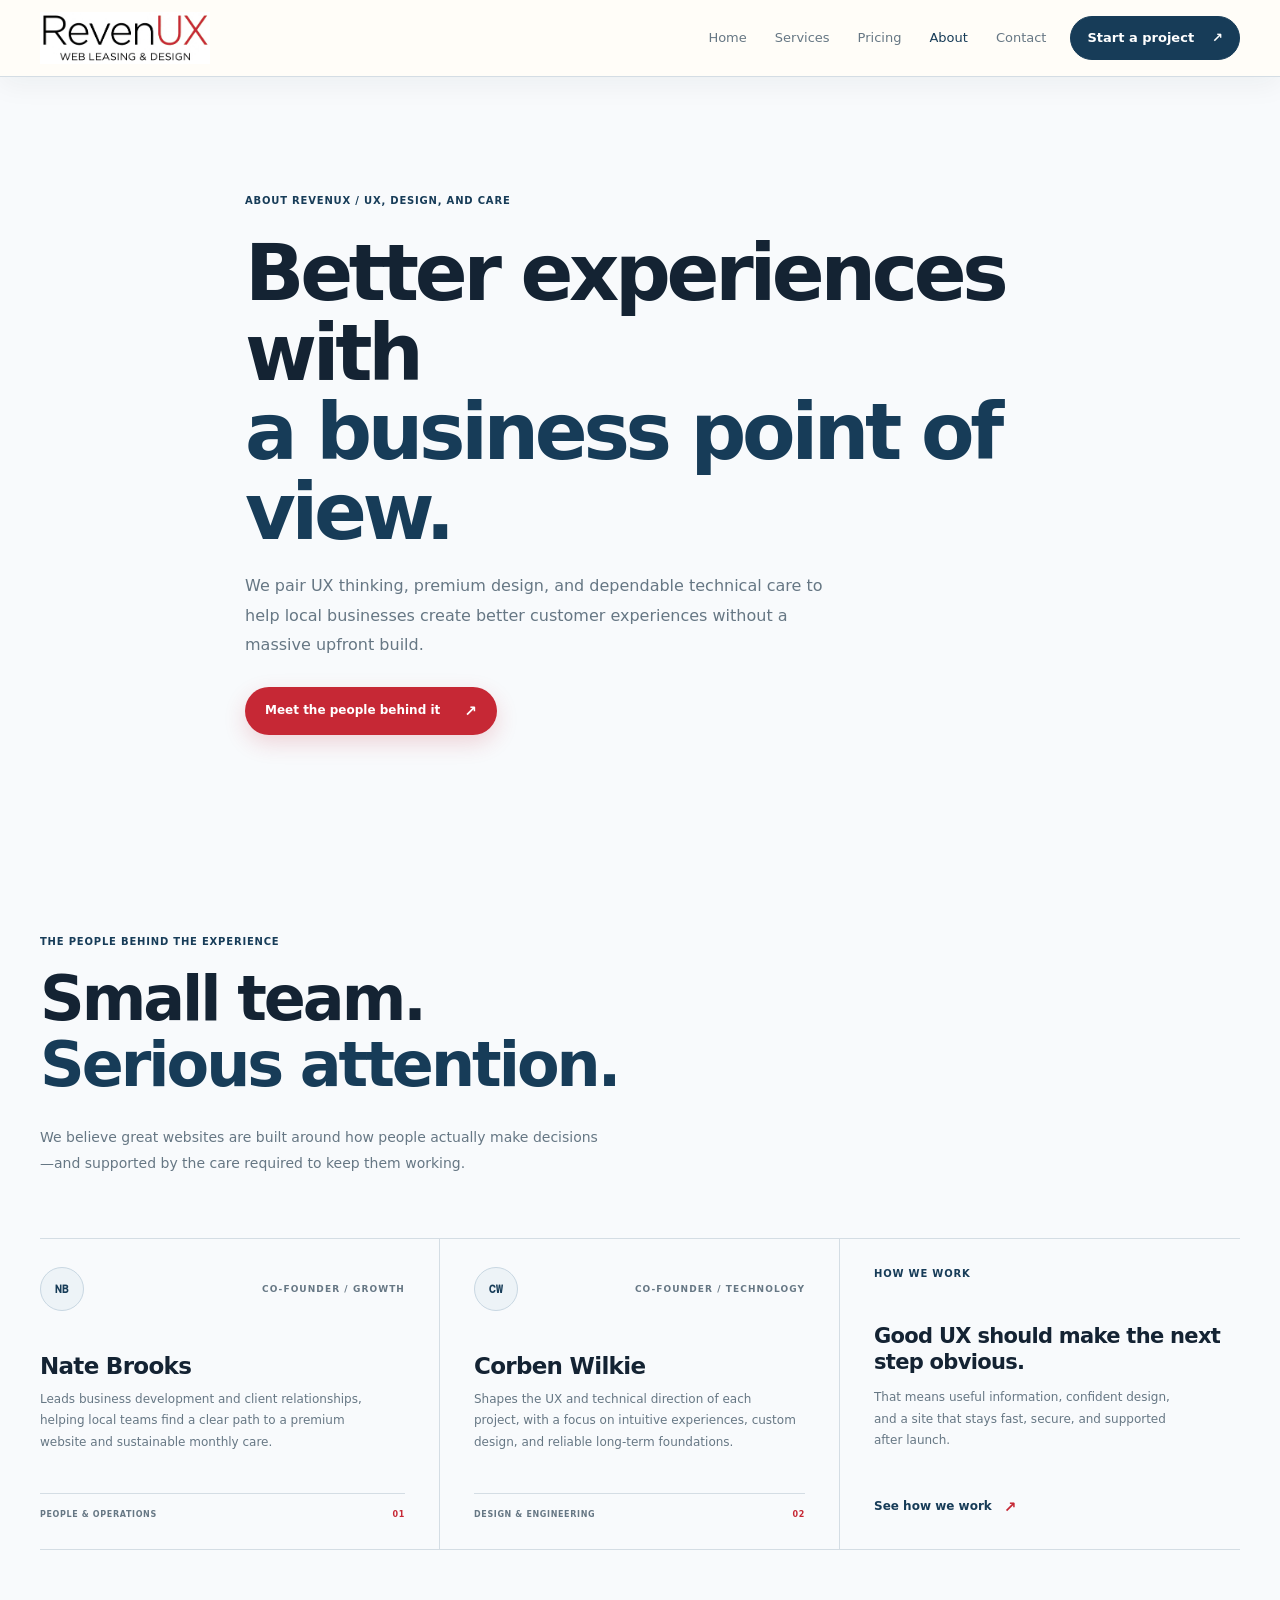
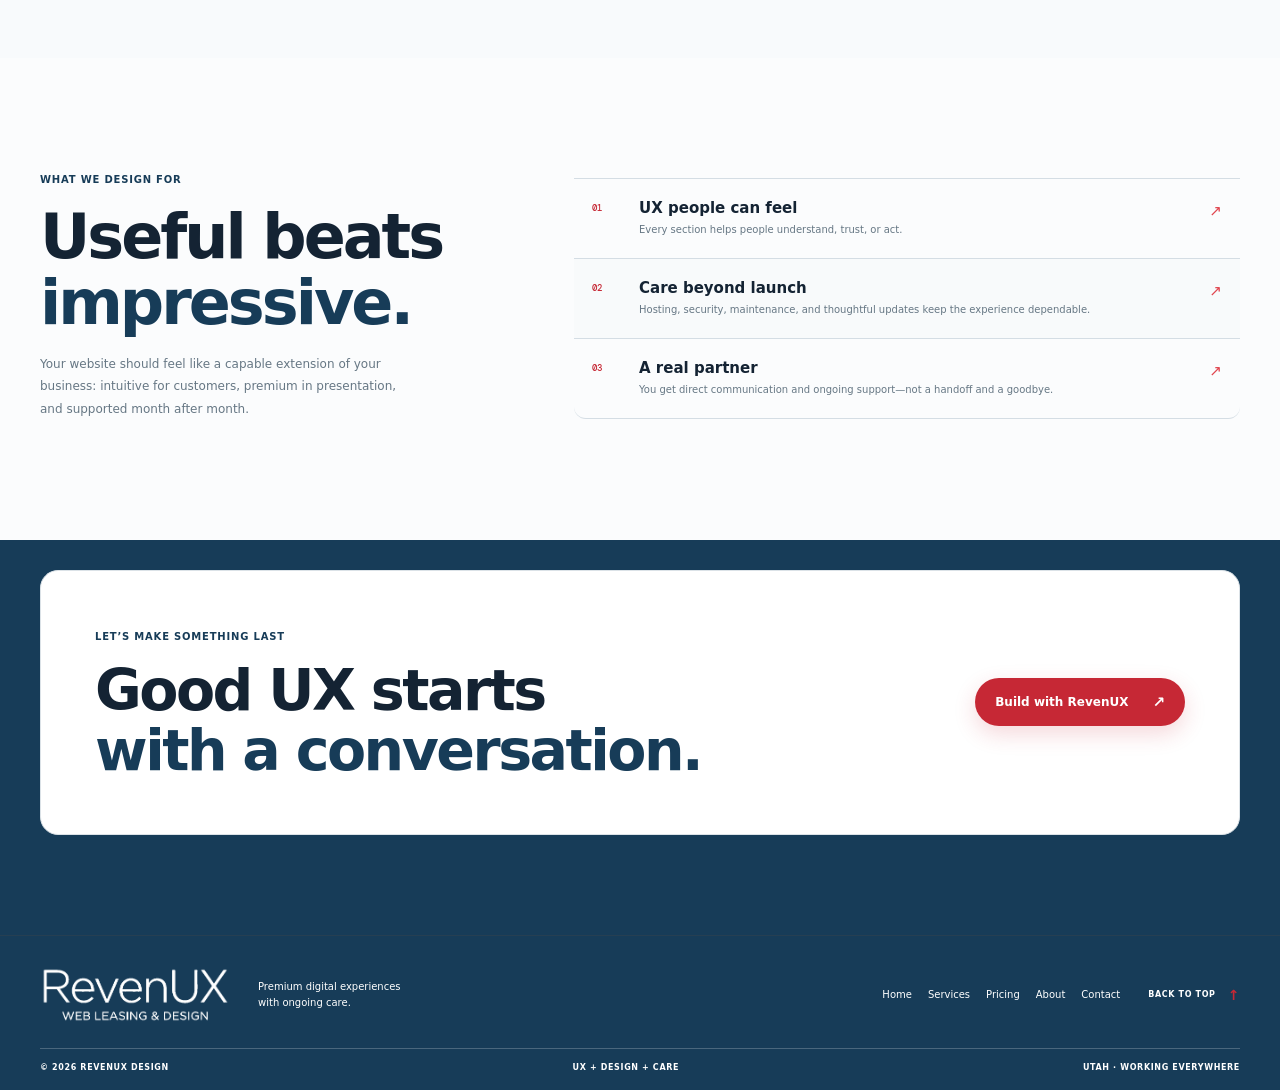
==== about.html @ f65a17f2 "Add blue homepage CTA hover state" ====
<!doctype html>
<html lang="en"><head><meta charset="utf-8"><meta name="viewport" content="width=device-width, initial-scale=1"><meta name="theme-color" content="#ffffff"><meta name="description" content="Meet the RevenUX team behind custom UX-led websites and affordable monthly website care."><title>About — UX, design, and ongoing care | RevenUX</title><link rel="icon" href="assets/revenux-monogram-gray.png?v=2" type="image/png" sizes="512x512"><link rel="apple-touch-icon" href="assets/revenux-monogram-gray.png?v=2"><link rel="preconnect" href="https://fonts.googleapis.com"><link rel="preconnect" href="https://fonts.gstatic.com" crossorigin><link href="https://fonts.googleapis.com/css2?family=DM+Mono:wght@400;500&family=DM+Sans:wght@400;500;600;700&family=Manrope:wght@400;500;600;700;800&display=swap" rel="stylesheet"><link rel="stylesheet" href="styles.css?v=hover-blue-1"><script src="script.js" defer></script></head>
<body data-page="about"><a class="skip-link" href="#main">Skip to content</a><header class="site-header" id="top"><div class="shell header-inner"><a class="brand brand-wordmark" href="index.html" aria-label="RevenUX home"><img class="brand-logo" src="assets/revenux-wordmark-red.png" alt="RevenUX Web Leasing &amp; Design"></a><button class="menu-toggle" type="button" aria-expanded="false" aria-controls="primary-nav" aria-label="Open menu"><span></span><span></span></button><nav class="primary-nav" id="primary-nav" aria-label="Main navigation"><a data-nav="home" href="index.html">Home</a><a data-nav="services" href="services.html">Services</a><a data-nav="pricing" href="pricing.html">Pricing</a><a data-nav="about" href="about.html">About</a><a data-nav="contact" href="contact.html">Contact</a><a class="nav-cta" href="contact.html">Start a project <span>↗</span></a></nav></div></header>
<main id="main"><section class="page-hero section-pad about-hero"><div class="shell page-hero-inner reveal"><span class="eyebrow">ABOUT REVENUX / UX, DESIGN, AND CARE</span><h1>Better experiences with<br><em>a business point of view.</em></h1><p>We pair UX thinking, premium design, and dependable technical care to help local businesses create better customer experiences without a massive upfront build.</p><div class="hero-actions"><a class="button button-primary" href="contact.html">Meet the people behind it <span>↗</span></a></div></div></section>
<section class="section-pad about-section"><div class="shell"><div class="section-heading heading-row reveal"><div><span class="eyebrow">THE PEOPLE BEHIND THE EXPERIENCE</span><h2>Small team.<br><em>Serious attention.</em></h2></div><p>We believe great websites are built around how people actually make decisions—and supported by the care required to keep them working.</p></div><div class="founder-grid"><article class="founder-card reveal"><div class="founder-top"><span class="founder-initials">NB</span><span class="founder-role">CO-FOUNDER / GROWTH</span></div><div><h3>Nate Brooks</h3><p>Leads business development and client relationships, helping local teams find a clear path to a premium website and sustainable monthly care.</p></div><div class="founder-footer"><span>PEOPLE & OPERATIONS</span><span>01</span></div></article><article class="founder-card founder-card-accent reveal reveal-delay"><div class="founder-top"><span class="founder-initials">CW</span><span class="founder-role">CO-FOUNDER / TECHNOLOGY</span></div><div><h3>Corben Wilkie</h3><p>Shapes the UX and technical direction of each project, with a focus on intuitive experiences, custom design, and reliable long-term foundations.</p></div><div class="founder-footer"><span>DESIGN & ENGINEERING</span><span>02</span></div></article><div class="founder-note reveal reveal-delay-2"><span class="eyebrow">HOW WE WORK</span><h3>Good UX should make the next step obvious.</h3><p>That means useful information, confident design, and a site that stays fast, secure, and supported after launch.</p><a class="text-link" href="services.html">See how we work <span>↗</span></a></div></div></div></section>
<section class="values-section section-pad"><div class="shell values-layout"><div class="values-copy reveal"><span class="eyebrow">WHAT WE DESIGN FOR</span><h2>Useful beats<br><em>impressive.</em></h2><p>Your website should feel like a capable extension of your business: intuitive for customers, premium in presentation, and supported month after month.</p></div><div class="values-list"><article class="value-row reveal"><span>01</span><div><h3>UX people can feel</h3><p>Every section helps people understand, trust, or act.</p></div><span class="value-mark">↗</span></article><article class="value-row reveal"><span>02</span><div><h3>Care beyond launch</h3><p>Hosting, security, maintenance, and thoughtful updates keep the experience dependable.</p></div><span class="value-mark">↗</span></article><article class="value-row reveal"><span>03</span><div><h3>A real partner</h3><p>You get direct communication and ongoing support—not a handoff and a goodbye.</p></div><span class="value-mark">↗</span></article></div></div></section>
<section class="simple-cta"><div class="shell cta-panel reveal"><div><span class="eyebrow">LET’S MAKE SOMETHING LAST</span><h2>Good UX starts<br><em>with a conversation.</em></h2></div><a class="button button-primary" href="contact.html">Build with RevenUX <span>↗</span></a></div></section></main>
<footer class="site-footer"><div class="shell footer-main"><a class="footer-wordmark" href="index.html" aria-label="RevenUX home"><img src="assets/revenux-wordmark-footer.png" alt="RevenUX Web Leasing &amp; Design" style="display:block;width:190px;max-width:190px;height:auto;"></a><p>Premium digital experiences<br>with ongoing care.</p><nav class="footer-links" aria-label="Footer navigation"><a href="index.html">Home</a><a href="services.html">Services</a><a href="pricing.html">Pricing</a><a href="about.html">About</a><a href="contact.html">Contact</a></nav><a class="back-top" href="#top">BACK TO TOP <span>↑</span></a></div><div class="shell footer-bottom"><span>© <span data-year></span> REVENUX DESIGN</span><span>UX + DESIGN + CARE</span><span>UTAH · WORKING EVERYWHERE</span></div></footer></body></html>
---- styles.css ----
:root{color-scheme:dark;--bg:#111311;--bg-soft:#171a17;--panel:#1c201c;--line:#343a33;--text:#f3f2ec;--muted:#a3aaa0;--soft:#788076;--accent:#c62835;--accent-hi:#e0444e;--green:#a52b35;--sans:'DM Sans',sans-serif;--display:'Manrope',sans-serif;--mono:'DM Mono',monospace;--shell:1200px;--radius:14px}
*{box-sizing:border-box}html{scroll-behavior:smooth;scroll-padding-top:90px}body{margin:0;background:var(--bg);color:var(--text);font:15px/1.6 var(--sans);-webkit-font-smoothing:antialiased}a{color:inherit;text-decoration:none}button,input,select,textarea{font:inherit}button{color:inherit}.shell{width:min(var(--shell),calc(100% - 56px));margin-inline:auto}.section-pad{padding-block:108px}.skip-link{position:fixed;top:10px;left:10px;z-index:1000;padding:10px 14px;background:var(--accent);color:#161713;transform:translateY(-150%)}.skip-link:focus{transform:none}
.site-header{position:sticky;top:0;z-index:50;background:rgba(17,19,17,.9);backdrop-filter:blur(16px);border-bottom:1px solid rgba(255,255,255,.07)}.header-inner{height:78px;display:flex;align-items:center;justify-content:space-between}.brand{display:inline-flex;align-items:center;gap:11px;font:800 18px/1 var(--display);letter-spacing:-.8px}.brand-mark{display:grid;place-items:center;width:38px;height:38px;background:var(--accent);color:#171613;border-radius:11px;font:800 21px var(--display)}.brand-accent{color:var(--accent)}.brand small{display:block;margin-top:5px;color:#8b9288;font:500 8px/1 var(--mono);letter-spacing:1.4px}.primary-nav{display:flex;align-items:center;gap:32px;color:#b3b8af;font-size:13px}.primary-nav>a:not(.nav-cta){transition:color .2s}.primary-nav>a:not(.nav-cta):hover,.primary-nav>a[aria-current=page]{color:var(--text)}.primary-nav>a[aria-current=page]:not(.nav-cta){position:relative}.primary-nav>a[aria-current=page]:not(.nav-cta):after{position:absolute;right:0;bottom:-28px;left:0;height:2px;background:var(--accent);content:""}.nav-cta{display:flex;align-items:center;gap:18px;padding:10px 15px;border:1px solid #414741;border-radius:999px;color:var(--text)}.nav-cta span{color:var(--accent)}.nav-cta:hover{border-color:var(--accent)}.menu-toggle{display:none}
.eyebrow{color:var(--accent);font:500 10px/1.4 var(--mono);letter-spacing:1.35px;text-transform:uppercase}.hero{position:relative;overflow:hidden;padding-top:76px;padding-bottom:24px;background:radial-gradient(ellipse 44% 52% at 84% 42%,rgba(198,40,53,.095),transparent 72%)}.hero-grid{display:grid;grid-template-columns:1fr .97fr;align-items:center;gap:48px;min-height:570px}.hero .eyebrow{display:inline-flex;align-items:center;gap:10px;padding:8px 12px;border:1px solid #373c36;border-radius:999px;color:#bdc1b7;font-size:9px;letter-spacing:1px}.status-dot,.caption-live i{width:7px;height:7px;border-radius:50%;background:#99ad82;box-shadow:0 0 12px #99ad8266}.hero h1,.page-hero h1{margin:23px 0 19px;font:700 clamp(48px,6vw,78px)/1.02 var(--display);letter-spacing:-4.5px}.hero h1 em,.page-hero h1 em,.section-heading h2 em,.contact-copy h1 em,.values-copy h2 em,.cta-panel h2 em{font-style:normal;color:var(--accent)}.hero-lede{max-width:510px;margin:0;color:#aab0a6;font-size:16px;line-height:1.8}.hero-actions{display:flex;align-items:center;gap:26px;margin-top:30px}.button{display:inline-flex;align-items:center;justify-content:center;gap:24px;min-height:48px;padding:0 20px;border:0;border-radius:8px;font-size:12px;font-weight:700;cursor:pointer;transition:transform .2s,background .2s,border-color .2s}.button:hover{transform:translateY(-2px)}.button-primary{background:var(--accent);color:#181915}.button-primary:hover{background:var(--accent-hi)}.button span{font-size:15px}.text-link{display:inline-flex;align-items:center;gap:12px;color:#e7e8e1;font-size:12px;font-weight:700;transition:color .2s}.text-link:hover{color:var(--accent)}.text-link span{color:var(--accent);font-size:15px}.hero-proof{display:flex;align-items:center;gap:13px;margin-top:54px}.proof-avatars{display:flex;padding-left:5px}.proof-avatars span{display:grid;place-items:center;width:31px;height:31px;margin-left:-5px;border:2px solid var(--bg);border-radius:50%;background:#526052;color:#e6e8dc;font:600 9px var(--mono)}.proof-avatars span+span{background:#795d4e}.hero-proof p{margin:0;color:#939a90;font-size:10px;line-height:1.5}.hero-proof strong{color:#d4d8ce;font-size:11px;font-weight:600}
.hero-visual{position:relative;min-height:490px;display:grid;place-items:center}.visual-orbit{position:absolute;aspect-ratio:1;border:1px solid rgba(198,40,53,.13);border-radius:50%;pointer-events:none;animation:orbit-pulse 7s ease-in-out infinite}.orbit-one{width:580px}.orbit-two{width:450px;border-color:rgba(198,40,53,.09);animation-delay:-3s}.site-preview{position:relative;width:min(100%,510px);border:1px solid #42483f;border-radius:13px;background:#20231f;overflow:hidden;box-shadow:0 28px 80px #0008;transform:rotate(1.2deg);animation:float 7s ease-in-out infinite}.preview-top{height:42px;display:grid;grid-template-columns:1fr 2.5fr 1fr;align-items:center;padding:0 13px;background:#242823;border-bottom:1px solid #3a4038}.preview-dots{display:flex;gap:5px}.preview-dots i,.browser-lights i{width:7px;height:7px;border-radius:50%;background:#df8068}.preview-dots i:nth-child(2),.browser-lights i:nth-child(2){background:#d7b66c}.preview-dots i:nth-child(3),.browser-lights i:nth-child(3){background:#8eaa7b}.preview-url{justify-self:center;width:100%;max-width:235px;padding:5px 8px;border-radius:5px;background:#171a17;color:#92988e;text-align:center;font:9px var(--mono)}.preview-menu{justify-self:end;color:#8f958d;font-size:12px;letter-spacing:2px}.preview-site{margin:12px;background:#e6e2d6;color:#252b26;min-height:382px;overflow:hidden}.preview-nav{height:46px;display:flex;align-items:center;justify-content:space-between;padding:0 16px;border-bottom:1px solid #d1cfc4}.preview-logo{font:800 10px var(--display);letter-spacing:.8px}.preview-logo b{display:inline-grid;place-items:center;width:19px;height:19px;margin-right:5px;border-radius:5px;background:#3c5747;color:#e8e5d7}.preview-logo small{display:block;margin:-3px 0 0 26px;color:#626b60;font:500 5px var(--mono);letter-spacing:1.1px}.preview-links{color:#677067;font-size:7px}.preview-call{padding:7px 9px;background:#cf7655;color:#fff;font:500 6px var(--mono);letter-spacing:.6px}.preview-hero{position:relative;min-height:232px;padding:35px 28px 22px;background:linear-gradient(115deg,#e7e3d7 0%,#dedfd1 65%,#bfc5ac 100%);overflow:hidden}.preview-kicker{color:#656d5e;font:500 6px var(--mono);letter-spacing:1.4px}.preview-hero h2{position:relative;z-index:1;margin:9px 0 6px;font:800 38px/.97 var(--display);letter-spacing:-2px}.preview-hero h2 em{color:#b56546;font-style:normal}.preview-hero p{position:relative;z-index:1;max-width:160px;margin:0;color:#676e63;font-size:8px;line-height:1.6}.preview-button{position:relative;z-index:1;display:inline-flex;gap:18px;margin-top:13px;padding:8px 11px;background:#334b3b;color:#f2f0e7;font:600 7px var(--sans)}.preview-button b{color:#e79a73}.preview-stat-row{display:grid;grid-template-columns:repeat(3,1fr);padding:14px 20px;background:#f0ede4}.preview-stat-row>div{padding-left:12px;border-right:1px solid #d8d7ca}.preview-stat-row>div:first-child{padding-left:0}.preview-stat-row>div:last-child{border:0}.preview-stat-row strong{display:block;font:800 17px var(--display)}.preview-stat-row strong span{color:#bd744e}.preview-stat-row small{display:block;margin-top:1px;color:#7e857a;font:500 5px var(--mono);letter-spacing:.4px}.preview-caption{height:58px;display:flex;align-items:center;gap:9px;padding:0 14px;color:#d9ddd4}.caption-mark{display:grid;place-items:center;width:25px;height:25px;border-radius:6px;background:#352b24;color:var(--accent)}.preview-caption strong,.preview-caption small{display:block}.preview-caption strong{font-size:9px}.preview-caption small{margin-top:2px;color:#8e968b;font-size:8px}.caption-live{display:flex;align-items:center;gap:6px;margin-left:auto;color:#a2aa9f;font:500 7px var(--mono);letter-spacing:.5px}.caption-live i{width:5px;height:5px}.floating-note{position:absolute;right:-3px;bottom:27px;display:flex;align-items:center;gap:10px;padding:12px 15px;border:1px solid #3e453b;border-radius:9px;background:#1b1f1b;box-shadow:0 12px 35px #0007;animation:float 6s ease-in-out infinite reverse}.note-icon{display:grid;place-items:center;width:28px;height:28px;border-radius:7px;background:#352b24;color:var(--accent)}.floating-note small,.floating-note strong{display:block}.floating-note small{color:#858d82;font:500 7px var(--mono);letter-spacing:.8px}.floating-note strong{margin-top:2px;font-size:10px}.hero-bottom{display:flex;align-items:center;gap:15px;padding-top:15px;color:#788076;font:500 8px var(--mono);letter-spacing:1px}.hero-line{height:1px;flex:1;background:#343a32}
.intro-strip{background:#1b1e1a;border-block:1px solid #2a2f29}.strip-inner{min-height:72px;display:flex;align-items:center;justify-content:space-between;gap:20px}.strip-inner p{margin:0;color:#a5aaa1;font-size:12px}.strip-inner strong{color:#edf0e7;font-weight:600}.home-services{background:#151815}.section-heading{margin-bottom:45px}.heading-row{display:flex;align-items:end;justify-content:space-between;gap:40px}.section-heading h2,.values-copy h2{margin:14px 0 0;font:700 clamp(40px,5vw,62px)/1.06 var(--display);letter-spacing:-3px}.heading-row>p{max-width:365px;margin:0 0 6px;color:#9ba298;font-size:13px;line-height:1.8}.service-grid{display:grid;grid-template-columns:repeat(3,1fr);gap:13px}.service-card{min-height:265px;display:flex;flex-direction:column;padding:24px;border:1px solid #363d35;border-radius:var(--radius);background:linear-gradient(145deg,#1e221e,#171a17);transition:transform .25s,border-color .25s}.service-card:hover{transform:translateY(-5px);border-color:#7f654f}.service-icon{display:grid;place-items:center;width:38px;height:38px;border:1px solid #554436;border-radius:10px;background:#29241f;color:var(--accent);font:500 10px var(--mono)}.service-card h3{margin:23px 0 8px;font:650 18px var(--display);letter-spacing:-.4px}.service-card p{margin:0 0 22px;color:#a2a99f;font-size:12px;line-height:1.8}.service-card .text-link{margin-top:auto}.home-cta,.simple-cta{padding-block:20px 100px;background:#151815}.cta-panel{position:relative;display:flex;align-items:center;justify-content:space-between;gap:35px;min-height:265px;padding:48px 54px;border:1px solid #484136;border-radius:18px;background:radial-gradient(ellipse at 90% 0%,rgba(198,40,53,.17),transparent 45%),linear-gradient(120deg,#24241f,#1b1e1b);overflow:hidden}.cta-panel h2{margin:14px 0 0;font:700 clamp(38px,5vw,57px)/1.05 var(--display);letter-spacing:-2.5px}.cta-panel .button{position:relative;z-index:1}.cta-spark{position:absolute;right:30%;bottom:-55px;color:#c628351a;font-size:250px;line-height:1}
.page-hero{padding-top:110px;padding-bottom:85px;background:radial-gradient(ellipse 55% 90% at 88% 30%,rgba(198,40,53,.1),transparent 68%)}.page-hero-inner{max-width:790px}.page-hero h1{font-size:clamp(48px,6.5vw,78px)}.page-hero p{max-width:590px;margin:0;color:#aab0a6;font-size:16px;line-height:1.85}.page-hero .hero-actions{margin-top:27px}.service-detail{background:#151815}.detail-grid{display:grid;grid-template-columns:repeat(3,1fr);gap:13px}.detail-card{display:grid;grid-template-columns:38px 1fr;gap:15px;min-height:315px;padding:25px 22px;border:1px solid #363d35;border-radius:var(--radius);background:#1b1f1b}.detail-number{color:var(--accent);font:500 11px var(--mono)}.detail-card h3{margin:0 0 12px;font:650 18px var(--display)}.detail-card p,.detail-card li{color:#a2a99f;font-size:11px;line-height:1.8}.detail-card p{margin:0}.detail-card ul{margin:17px 0 0;padding:15px 0 0;border-top:1px solid #343a33;list-style:none}.detail-card li{padding:4px 0}.detail-card li:before{content:"↗";margin-right:8px;color:var(--accent)}.process-section,.values-section{background:var(--bg)}.process-grid{display:grid;grid-template-columns:repeat(4,1fr);border-top:1px solid #363d35}.process-step{position:relative;min-height:185px;padding:23px 22px 16px 0}.process-step:not(:last-child){border-right:1px solid #363d35}.process-step:not(:first-child){padding-left:22px}.process-step>span{color:var(--accent);font:500 10px var(--mono)}.process-step h3{margin:23px 0 7px;font:650 17px var(--display)}.process-step p{max-width:210px;margin:0;color:#9fa69c;font-size:11px;line-height:1.8}.service-detail+.process-section{padding-top:10px}.simple-cta{padding-top:30px}.pricing-hero{padding-bottom:55px}.pricing-intro{display:flex;justify-content:space-between;align-items:center;gap:35px;margin-bottom:25px}.pricing-intro p{max-width:480px;margin:0;color:#a2a99f;font-size:11px;line-height:1.7}.term-panel{display:grid;grid-template-columns:1fr auto;align-items:center;gap:20px 35px;padding:22px 24px;border:1px solid #353b34;border-radius:12px;background:#1a1d1a}.field-label{display:block;margin-bottom:9px;color:#8d9589;font:500 9px var(--mono);letter-spacing:1px}.term-switch{display:grid;grid-template-columns:repeat(4,minmax(64px,1fr));gap:4px;max-width:410px;padding:4px;border:1px solid #373d36;border-radius:7px;background:#141714}.term-button{min-height:34px;padding:0 7px;border:0;border-radius:4px;background:transparent;color:#92998f;font-size:10px;cursor:pointer;transition:background .2s,color .2s}.term-button:hover,.term-button.is-active{background:var(--accent);color:#171915}.term-detail{display:flex;align-items:center;gap:12px;min-width:180px}.term-symbol{display:grid;place-items:center;width:34px;height:34px;border-radius:8px;background:#342b24;color:var(--accent)}.term-detail small,.term-detail strong{display:block}.term-detail small{color:#828a80;font:500 8px var(--mono);letter-spacing:.7px}.term-detail strong{margin-top:3px;font:600 13px var(--display)}.term-detail p{margin:2px 0 0;color:#9ba196;font-size:10px}.pricing-note{grid-column:1/-1;display:flex;align-items:center;gap:9px;margin:0;color:#92998f;font-size:10px}.pricing-note>span{display:grid;place-items:center;flex:0 0 16px;height:16px;border:1px solid #7c8378;border-radius:50%;font:9px var(--mono)}.price-cards{display:grid;grid-template-columns:repeat(3,1fr);gap:13px;margin-top:14px}.price-card{position:relative;display:flex;flex-direction:column;min-height:378px;padding:26px 25px;border:1px solid #353b34;border-radius:12px;background:linear-gradient(155deg,#1d211d,#171a17);transition:border-color .25s,transform .25s,box-shadow .25s}.price-card:hover{transform:translateY(-5px);border-color:#6a5948}.price-card.is-featured{border-color:#956344;box-shadow:inset 0 0 0 1px #95634455,0 15px 45px #0002}.price-card.is-featured:before{position:absolute;top:-1px;right:22px;padding:6px 10px;border-radius:0 0 7px 7px;background:var(--accent);color:#171915;content:"POPULAR";font:500 8px var(--mono);letter-spacing:.8px}.price-card .eyebrow{font-size:9px}.price-card h3{margin:12px 0 6px;font:650 23px var(--display);letter-spacing:-.7px}.price-card .card-pages{margin:0;color:#9ca398;font-size:11px}.card-feature-list{display:grid;gap:8px;margin:23px 0 19px;padding:17px 0 0;border-top:1px solid #343a33;list-style:none}.card-feature-list li{color:#b5bbb1;font-size:10px}.card-feature-list li:before{content:"✓";margin-right:9px;color:var(--green)}.card-price{margin-top:auto;padding-top:13px;font:700 31px var(--display);letter-spacing:-1px}.card-price small{color:#8e958b;font:400 10px var(--sans);letter-spacing:0}.card-setup{margin-top:2px;color:#a4aba0;font-size:10px}.card-select{display:flex;justify-content:space-between;align-items:center;width:100%;margin-top:17px;padding:11px 12px;border:1px solid #424940;border-radius:6px;background:transparent;color:#dfe2d9;font-size:10px;font-weight:600;cursor:pointer}.card-select:hover{border-color:var(--accent);color:var(--accent)}.pricing-chart-wrap{margin-top:15px;padding:25px 27px 18px;border:1px solid #353b34;border-radius:12px;background:#1b1e1b}.chart-heading{display:flex;justify-content:space-between;gap:15px}.chart-heading h3{margin:0;font:600 16px var(--display)}.savings{text-align:right}.savings small,.savings strong{display:block}.savings small{color:#8e968b;font:500 8px var(--mono);letter-spacing:.6px}.savings strong{margin-top:3px;color:var(--accent);font:700 23px var(--display)}.chart-legend{display:flex;gap:18px;margin-top:20px;color:#aab0a6;font-size:9px}.chart-legend span{display:flex;align-items:center;gap:7px}.legend-dot{width:7px;height:7px;border-radius:50%}.legend-base{background:#858b82}.legend-selected{background:var(--accent)}.chart-box{height:210px;margin-top:9px}.chart-box svg{display:block;width:100%;height:100%;overflow:visible}.chart-foot{display:flex;justify-content:space-between;color:#747c72;font:9px var(--mono)}.pricing-chart-wrap>.selected-tier{display:block;max-width:360px;margin-top:22px}.selected-tier select,.contact-form input,.contact-form select,.contact-form textarea{width:100%;border:1px solid #3b423a;border-radius:6px;background:#151815;color:#e9ebe4}.selected-tier select{height:42px;padding:0 11px;font-size:11px}
.about-section{background:#171a17}.founder-grid{display:grid;grid-template-columns:1fr 1fr .84fr;gap:13px}.founder-card{display:flex;flex-direction:column;justify-content:space-between;min-height:280px;padding:24px;border:1px solid #373d36;border-radius:10px;background:#1d211d}.founder-card-accent{background:linear-gradient(145deg,#28231e,#1d211d)}.founder-top{display:flex;align-items:center;justify-content:space-between}.founder-initials{display:grid;place-items:center;width:44px;height:44px;border:1px solid #555c50;border-radius:50%;background:#303830;color:#d6dece;font:600 11px var(--mono)}.founder-card-accent .founder-initials{border-color:#715442;background:#392d26;color:#f0a27f}.founder-role{color:#9ba297;font:500 8px var(--mono);letter-spacing:.7px}.founder-card h3,.founder-note h3{margin:21px 0 7px;font:650 22px var(--display);letter-spacing:-.7px}.founder-card p,.founder-note p{margin:0;color:#a4aba1;font-size:11px;line-height:1.8}.founder-footer{display:flex;justify-content:space-between;margin-top:24px;padding-top:12px;border-top:1px solid #373d36;color:#879084;font:500 8px var(--mono);letter-spacing:.6px}.founder-footer span:last-child{color:var(--accent)}.founder-note{display:flex;flex-direction:column;justify-content:center;padding:23px 12px 23px 28px}.founder-note h3{font-size:19px;line-height:1.35}.founder-note p{margin-bottom:18px}.founder-note .text-link{margin-top:auto}.values-section{background:#111311}.values-layout{display:grid;grid-template-columns:.8fr 1.2fr;gap:90px;align-items:center}.values-copy h2{margin-bottom:18px}.values-copy p{max-width:380px;color:#a4aba1;font-size:12px;line-height:1.85}.values-list{border-top:1px solid #363d35}.value-row{display:grid;grid-template-columns:35px 1fr 30px;align-items:start;gap:12px;padding:20px 0;border-bottom:1px solid #363d35}.value-row>span:first-child{padding-top:3px;color:var(--accent);font:500 9px var(--mono)}.value-row h3{margin:0 0 5px;font:600 15px var(--display)}.value-row p{margin:0;color:#969e93;font-size:10px}.value-mark{justify-self:end;color:#879084}.contact-section{padding-block:100px;background:radial-gradient(ellipse 55% 80% at 10% 50%,rgba(198,40,53,.07),transparent 75%),#111311}.contact-page{min-height:calc(100vh - 160px);display:flex;align-items:center}.contact-layout{display:grid;grid-template-columns:1fr .8fr;gap:100px;align-items:center}.contact-copy h1{margin:16px 0 18px;font:700 clamp(45px,5.2vw,65px)/1.03 var(--display);letter-spacing:-3px}.contact-copy>p{max-width:440px;color:#a4aba1;font-size:13px;line-height:1.8}.contact-meta{display:flex;align-items:center;gap:12px;margin-top:32px}.contact-star{display:grid;place-items:center;width:34px;height:34px;border:1px solid #5c473a;border-radius:50%;color:var(--accent)}.contact-meta small,.contact-meta strong{display:block}.contact-meta small{color:#899185;font:500 8px var(--mono);letter-spacing:.7px}.contact-meta strong{margin-top:3px;font-size:11px}.contact-direct{margin-top:34px}.contact-direct a{font-size:12px}.contact-direct a span{margin-left:8px;color:var(--accent)}.contact-form{padding:25px;border:1px solid #383e37;border-radius:10px;background:#1b1e1b}.form-heading{display:flex;justify-content:space-between;margin-bottom:21px;color:#818a7f;font:500 8px var(--mono);letter-spacing:.8px}.contact-form label{display:block;margin:14px 0 6px;color:#c5c9c0;font-size:10px;font-weight:600}.contact-form input,.contact-form select,.contact-form textarea{padding:10px 11px;font-size:11px;outline:none}.contact-form input::placeholder,.contact-form textarea::placeholder{color:#747d72}.contact-form input:focus,.contact-form select:focus,.contact-form textarea:focus{border-color:var(--accent);box-shadow:0 0 0 2px #c6283525}.contact-form select{height:40px}.contact-form textarea{resize:vertical}.form-submit{width:100%;margin-top:15px}.form-disclaimer{margin:10px 0 0;color:#81897e;text-align:center;font-size:9px;line-height:1.6}
.site-footer{padding:30px 0 18px;background:#181b18;border-top:1px solid #303630}.footer-main{display:flex;align-items:center;gap:30px;padding-bottom:24px}.footer-main>p{margin:0;color:#929a90;font-size:10px;line-height:1.6}.back-top{display:flex;align-items:center;gap:12px;margin-left:auto;color:#9da498;font:500 8px var(--mono);letter-spacing:.8px}.back-top span{color:var(--accent);font-size:14px}.footer-bottom{display:flex;justify-content:space-between;padding-top:14px;border-top:1px solid #303630;color:#768074;font:500 8px var(--mono);letter-spacing:.7px}.sr-only{position:absolute;width:1px;height:1px;padding:0;margin:-1px;overflow:hidden;clip:rect(0,0,0,0);white-space:nowrap;border:0}button:focus-visible,a:focus-visible,select:focus-visible,input:focus-visible,textarea:focus-visible{outline:2px solid var(--accent);outline-offset:3px}
.js .reveal{opacity:0;transform:translateY(18px);transition:opacity .75s cubic-bezier(.2,.7,.2,1),transform .75s cubic-bezier(.2,.7,.2,1)}.js .reveal.is-visible{opacity:1;transform:translateY(0)}.reveal-delay{transition-delay:.13s!important}.reveal-delay-2{transition-delay:.23s!important}.reveal-delay-3{transition-delay:.33s!important}@keyframes float{0%,100%{translate:0 0}50%{translate:0 -9px}}@keyframes orbit-pulse{0%,100%{scale:1;opacity:.8}50%{scale:1.035;opacity:1}}
@media(max-width:1000px){.hero-grid{grid-template-columns:1fr 1fr;gap:25px}.hero h1{font-size:62px}.hero-visual{min-height:420px}.orbit-one{width:460px}.orbit-two{width:360px}.founder-grid{grid-template-columns:1fr 1fr}.founder-note{grid-column:1/-1;padding:18px 0 0}.contact-layout{gap:55px}.values-layout{gap:45px}.detail-card{grid-template-columns:27px 1fr;padding:21px 16px}.price-card{padding:22px 19px}}
@media(max-width:720px){.shell{width:min(var(--shell),calc(100% - 36px))}.section-pad{padding-block:76px}.header-inner{height:68px}.menu-toggle{display:flex;flex-direction:column;justify-content:center;gap:5px;width:40px;height:40px;padding:10px;border:1px solid #3a4039;border-radius:7px;background:transparent}.menu-toggle span{height:1px;width:18px;background:#e7e9e1;transition:transform .2s}.menu-toggle[aria-expanded=true] span:first-child{transform:translateY(3px) rotate(45deg)}.menu-toggle[aria-expanded=true] span:last-child{transform:translateY(-3px) rotate(-45deg)}.primary-nav{position:absolute;top:68px;right:0;left:0;display:none;flex-direction:column;align-items:stretch;gap:0;padding:10px 18px 18px;border-bottom:1px solid #333a33;background:#151815}.primary-nav.is-open{display:flex}.primary-nav>a:not(.nav-cta){padding:13px 5px;border-bottom:1px solid #282d28}.primary-nav>a[aria-current=page]:not(.nav-cta):after{display:none}.nav-cta{justify-content:space-between;margin-top:12px}.hero{padding-top:54px}.hero-grid{grid-template-columns:1fr;gap:18px}.hero h1{font-size:clamp(48px,13vw,66px);letter-spacing:-3.5px}.hero-lede{font-size:14px}.hero-proof{margin-top:32px}.hero-visual{min-height:360px;margin-top:3px}.site-preview{width:min(100%,460px)}.preview-site{min-height:345px}.preview-hero{min-height:200px}.preview-hero h2{font-size:33px}.floating-note{right:-1px;bottom:3px}.hero-bottom{font-size:7px}.strip-inner{min-height:78px;padding-block:14px}.strip-inner p{font-size:11px}.heading-row{display:block}.section-heading{margin-bottom:32px}.section-heading h2,.values-copy h2{font-size:clamp(39px,10vw,54px);letter-spacing:-2.5px}.heading-row>p{margin-top:17px;font-size:12px}.service-grid,.detail-grid{grid-template-columns:1fr}.service-card{min-height:225px}.detail-card{min-height:unset;padding:22px}.detail-card ul{margin-top:12px}.process-grid{grid-template-columns:1fr 1fr}.process-step{min-height:165px;padding:18px 14px 16px 0}.process-step:not(:first-child){padding-left:14px}.process-step:nth-child(2){border-right:0}.process-step:nth-child(n+3){border-top:1px solid #363d35}.page-hero{padding-block:75px 56px}.page-hero h1{font-size:clamp(45px,11vw,65px);letter-spacing:-3px}.page-hero p{font-size:14px}.cta-panel{align-items:flex-start;flex-direction:column;min-height:260px;padding:34px 26px}.cta-panel h2{font-size:clamp(38px,10vw,51px)}.cta-spark{right:-10px;bottom:-85px;font-size:190px}.home-cta,.simple-cta{padding-bottom:70px}.pricing-intro{display:block}.pricing-intro p{margin-top:12px}.term-panel{grid-template-columns:1fr;padding:19px}.term-detail{padding-top:12px;border-top:1px solid #343a33}.pricing-note{font-size:9px}.price-cards{grid-template-columns:1fr}.price-card{min-height:unset;padding:23px}.price-card h3{font-size:21px}.card-feature-list{margin:18px 0 10px}.price-card.is-featured:before{right:18px}.pricing-chart-wrap{padding:20px}.chart-heading{align-items:flex-start}.chart-heading h3{font-size:13px}.savings strong{font-size:19px}.savings small{font-size:7px}.chart-legend{font-size:8px}.chart-box{height:180px}.founder-grid{grid-template-columns:1fr}.founder-note{grid-column:auto;padding:12px 3px 0}.founder-card{min-height:230px}.values-layout{grid-template-columns:1fr;gap:27px}.contact-layout{grid-template-columns:1fr;gap:32px}.contact-section{padding-block:75px}.contact-page{min-height:auto}.contact-copy>p{font-size:12px}.contact-copy h1{font-size:clamp(43px,11vw,57px);letter-spacing:-2.5px}.footer-main{gap:15px;flex-wrap:wrap}.footer-main>p{font-size:9px}.footer-bottom{gap:10px;flex-wrap:wrap;font-size:7px}}
@media(max-width:430px){.hero-actions{align-items:flex-start;flex-direction:column;gap:17px}.hero-visual{min-height:315px}.site-preview{margin:0 3px}.preview-top{height:36px}.preview-site{min-height:310px}.preview-nav{padding-inline:10px}.preview-links{display:none}.preview-hero{min-height:176px;padding:26px 19px}.preview-hero h2{font-size:29px}.preview-stat-row{padding-inline:12px}.preview-stat-row>div{padding-left:7px}.preview-stat-row strong{font-size:14px}.preview-stat-row small{font-size:4px}.preview-caption{height:48px;padding-inline:9px}.caption-live{font-size:6px}.floating-note{padding:8px 10px}.floating-note strong{font-size:9px}.term-switch{grid-template-columns:repeat(2,1fr)}.chart-heading{gap:6px}.chart-heading h3{max-width:190px}.savings small{max-width:110px;line-height:1.5}.contact-form{padding:19px}.footer-main{align-items:flex-start}.footer-main>p{margin-left:auto;text-align:right}.back-top{margin-left:0;width:100%}.footer-bottom span:last-child{width:100%}}
@media(prefers-reduced-motion:reduce){html{scroll-behavior:auto}*,*::before,*::after{animation-duration:.01ms!important;animation-iteration-count:1!important;transition-duration:.01ms!important}.js .reveal{opacity:1;transform:none}}

/* Refined palette and controls, aligned with the original RevenUX direction. */
:root{--bg:#121212;--bg-soft:#171717;--panel:#1a1a1a;--panel-hi:#202020;--line:#2a2a2a;--text:#f4f4f5;--muted:#a1a1aa;--soft:#737373;--accent:#f58f60;--accent-hi:#e07d50;--green:#a9b895;--sans:system-ui,-apple-system,BlinkMacSystemFont,"Segoe UI",sans-serif;--display:system-ui,-apple-system,BlinkMacSystemFont,"Segoe UI",sans-serif}
.site-header{background:rgba(18,18,18,.94);border-bottom-color:#2a2a2a}.header-inner{height:76px}.primary-nav{gap:4px;color:#a1a1aa}.primary-nav>a:not(.nav-cta){padding:9px 12px;border-radius:8px}.primary-nav>a:not(.nav-cta):hover{background:#202020}.primary-nav>a[aria-current=page]:not(.nav-cta){background:#222;color:#f4f4f5}.primary-nav>a[aria-current=page]:not(.nav-cta):after{display:none}.nav-cta{margin-left:8px;padding:11px 16px;border-color:#383838;background:var(--accent);color:#161616;font-weight:700;transition:background .2s,transform .2s}.nav-cta span{color:#161616}.nav-cta:hover{transform:translateY(-1px);border-color:var(--accent-hi);background:var(--accent-hi)}.hero,.page-hero{background:radial-gradient(ellipse 45% 65% at 83% 38%,rgba(198,40,53,.075),transparent 70%)}.visual-orbit{opacity:.45}.site-preview{border-color:#373737;box-shadow:0 24px 70px #0009}.intro-strip,.home-services,.about-section,.site-footer{border-color:#282828}.service-card,.detail-card,.founder-card,.pricing-chart-wrap,.contact-form{border-color:#2e2e2e;background:#1a1a1a}.button-primary{box-shadow:0 8px 24px #f58f6020}.footer-main{gap:28px}.footer-links{display:flex;align-items:center;gap:16px;margin-left:auto;color:#9d9d9d;font-size:10px}.footer-links a:hover{color:var(--accent)}.back-top{margin-left:0}
.pricing-control{margin-bottom:14px;padding:26px 28px 20px;border:1px solid #303030;border-radius:14px;background:#1a1a1a}.control-heading{display:flex;align-items:center;justify-content:space-between;gap:24px}.control-heading .field-label{margin-bottom:5px}.control-heading h2{margin:0;font:650 clamp(20px,3vw,27px)/1.2 var(--display);letter-spacing:-.7px}.term-readout{min-width:180px;text-align:right}.term-readout small,.term-readout strong,.term-readout span{display:block}.term-readout small{color:#929292;font:500 8px var(--mono);letter-spacing:.9px}.term-readout strong{margin-top:2px;color:var(--accent);font:700 17px var(--display)}.term-readout span{color:#999;font-size:9px}.slider-row{display:grid;grid-template-columns:36px 1fr 36px;align-items:center;gap:16px;margin:26px 0 8px}.slider-step{width:36px;height:36px;border:1px solid #3a3a3a;border-radius:50%;background:#222;color:#f4f4f5;font-size:20px;line-height:1;cursor:pointer;transition:background .2s,border-color .2s,color .2s}.slider-step:hover{border-color:var(--accent);background:#2c241f;color:var(--accent)}.slider-label{display:block;width:100%}#term-slider{display:block;width:100%;height:7px;margin:0;border:0;border-radius:999px;appearance:none;-webkit-appearance:none;background:linear-gradient(90deg,var(--accent) 0 var(--slider-fill,0%),#414141 var(--slider-fill,0%) 100%);cursor:pointer;outline:none}#term-slider::-webkit-slider-thumb{width:22px;height:22px;appearance:none;-webkit-appearance:none;border:4px solid #f4f4f5;border-radius:50%;background:var(--accent);box-shadow:0 0 0 4px #f58f6033;transition:transform .15s}#term-slider::-webkit-slider-thumb:hover{transform:scale(1.12)}#term-slider::-moz-range-thumb{width:15px;height:15px;border:4px solid #f4f4f5;border-radius:50%;background:var(--accent);box-shadow:0 0 0 4px #f58f6033}#term-slider:focus-visible{outline:2px solid #f58f60;outline-offset:9px}.slider-ticks{display:grid;grid-template-columns:repeat(4,1fr);margin:3px 45px 0}.term-button{min-height:34px;padding:3px 6px;border:0;border-radius:6px;background:transparent;color:#878787;font-size:10px;cursor:pointer;transition:color .2s,background .2s}.term-button:hover{color:#f4f4f5}.term-button.is-active{background:#30241e;color:var(--accent);font-weight:700}.pricing-control .pricing-note{margin-top:14px;color:#8d8d8d;font-size:9px}.pricing-control .pricing-note>span{border-color:#666}.price-card{border-color:#303030;background:linear-gradient(150deg,#1c1c1c,#171717)}.price-card:hover{border-color:#6c5142}.price-card.is-selected{transform:translateY(-3px);border-color:var(--accent);box-shadow:0 12px 32px #f58f6011}.price-card .card-select{min-height:39px;border-color:#3a3a3a;border-radius:7px;color:#e9e9e9}.price-card.is-selected .card-select{border-color:#6e4937;background:#2a211d;color:var(--accent)}.pricing-chart-wrap{margin-top:14px;background:#181818}.chart-heading .field-label strong{color:var(--accent);font-weight:500}.chart-legend{color:#b2b2b2}.contact-form input,.contact-form select,.contact-form textarea,.selected-tier select{border-color:#363636;background:#131313}.cta-panel{border-color:#3c3631;background:radial-gradient(ellipse at 90% 0%,rgba(198,40,53,.12),transparent 43%),#1a1a1a}
@media(max-width:920px){.menu-toggle{display:flex;flex-direction:column;justify-content:center;gap:5px;width:40px;height:40px;padding:10px;border:1px solid #3a3a3a;border-radius:8px;background:#1a1a1a}.menu-toggle span{height:1px;width:18px;background:#e7e9e1;transition:transform .2s}.menu-toggle[aria-expanded=true] span:first-child{transform:translateY(3px) rotate(45deg)}.menu-toggle[aria-expanded=true] span:last-child{transform:translateY(-3px) rotate(-45deg)}.primary-nav{position:absolute;top:76px;right:18px;left:18px;display:none;flex-direction:column;align-items:stretch;gap:3px;padding:12px;border:1px solid #303030;border-radius:12px;background:#171717;box-shadow:0 18px 45px #0008}.primary-nav.is-open{display:flex}.primary-nav>a:not(.nav-cta){padding:13px 12px;border-bottom:1px solid #292929;border-radius:6px}.primary-nav>a[aria-current=page]:not(.nav-cta):after{display:none}.nav-cta{justify-content:center;margin:8px 0 0}.footer-links{gap:10px}}
@media(max-width:720px){.header-inner{height:68px}.primary-nav{top:68px}.footer-main{align-items:flex-start}.footer-links{order:4;width:100%;justify-content:space-between;margin:4px 0 0;padding-top:14px;border-top:1px solid #303030}.back-top{width:auto;margin-left:auto}.footer-main>p{margin-left:auto;text-align:right}.pricing-control{padding:20px 16px 16px}.control-heading{align-items:flex-start}.term-readout{min-width:120px}.slider-row{grid-template-columns:32px 1fr 32px;gap:10px;margin-top:22px}.slider-step{width:32px;height:32px}.slider-ticks{margin-inline:38px}.term-button{font-size:9px}}
@media(max-width:430px){.pricing-intro{margin-bottom:20px}.control-heading{display:block}.term-readout{display:flex;align-items:baseline;gap:8px;margin-top:12px;text-align:left}.term-readout small,.term-readout strong,.term-readout span{display:inline}.term-readout strong{margin:0}.term-readout span{margin-left:auto}.slider-row{gap:8px}.slider-ticks{margin-inline:31px}.footer-links{gap:6px;font-size:9px}}
.tier-instruction{margin:26px 0 -4px;color:#aaa;font-size:12px}.price-card{cursor:pointer}.price-card:focus-visible{outline:2px solid var(--accent);outline-offset:3px}.chart-box svg{animation:chart-refresh .28s ease-out}@keyframes chart-refresh{from{opacity:.35;transform:translateY(4px)}to{opacity:1;transform:translateY(0)}}


/* Light-first RevenUX theme */
:root{
  color-scheme:light;
  --bg:#ffffff;
  --bg-soft:#f7f9f4;
  --panel:#ffffff;
  --panel-hi:#fbfcfa;
  --line:#e2e8de;
  --text:#182019;
  --muted:#687369;
  --soft:#8c968d;
  --accent:#b8f34a;
  --accent-hi:#9bd832;
  --green:#5e8b2d;
}
body{background:#fff!important;color:var(--text)!important}
.site-header{background:rgba(255,255,255,.9)!important;border-bottom:1px solid var(--line)!important;box-shadow:0 5px 24px rgba(24,32,25,.04)}
.brand,.brand small,.primary-nav,.primary-nav>a:not(.nav-cta),.text-link,.hero h1,.page-hero h1,.section-heading h2,.values-copy h2,.cta-panel h2,.service-card h3,.detail-card h3,.founder-card h3,.founder-note h3,.process-step h3,.value-row h3,.chart-heading h3{color:var(--text)}
.brand-mark{background:var(--accent);color:var(--text)}
.brand-accent,.eyebrow,.text-link span,.nav-cta span,.detail-number,.process-step>span,.value-row>span:first-child,.value-mark{color:var(--accent-hi)}
.brand small,.hero-bottom,.field-label,.term-readout small,.pricing-note,.form-disclaimer,.footer-bottom,.back-top,.hero-proof p,.founder-role,.founder-footer,.contact-meta small,.term-detail small,.term-detail p{color:var(--muted)}
.primary-nav>a:not(.nav-cta):hover,.primary-nav>a[aria-current=page]{color:var(--text);background:var(--bg-soft)}
.primary-nav>a[aria-current=page]:not(.nav-cta):after{background:var(--accent-hi)}
.nav-cta{background:var(--accent)!important;color:var(--text)!important;border-color:var(--accent-hi)!important}
.nav-cta span{color:var(--text)!important}
.nav-cta:hover{background:var(--accent-hi)!important;border-color:var(--accent-hi)!important}
.hero,.page-hero,.home-services,.service-detail,.process-section,.values-section,.about-section,.contact-section,.home-cta,.simple-cta{background:#fff!important}
.hero,.page-hero{background:radial-gradient(ellipse 48% 65% at 82% 35%,rgba(198,40,53,.18),transparent 68%)!important}
.intro-strip{background:var(--bg-soft)!important;border-block:1px solid var(--line)!important}
.strip-inner p,.heading-row>p,.hero-lede,.page-hero p,.service-card p,.detail-card p,.detail-card li,.process-step p,.pricing-intro p,.contact-copy>p,.founder-card p,.founder-note p,.values-copy p,.value-row p{color:var(--muted)!important}
.strip-inner strong,.hero-proof strong{color:var(--text)!important}
.service-grid,.detail-grid,.founder-grid,.price-cards{isolation:isolate}
.service-card,.detail-card,.founder-card,.term-panel,.pricing-control,.pricing-chart-wrap,.contact-form,.price-card{border-color:var(--line)!important;background:var(--bg-soft)!important;box-shadow:0 12px 32px rgba(24,32,25,.045)}
.service-card:hover,.detail-card:hover,.founder-card:hover,.price-card:hover{border-color:var(--accent-hi)!important}
.service-icon,.founder-initials,.caption-mark,.note-icon,.term-symbol{border-color:#efc4c8!important;background:var(--lime-soft,#fae8e9)!important;color:var(--green)!important}
.cta-panel{border-color:var(--line)!important;background:linear-gradient(135deg,#fff,#f7faf4)!important;box-shadow:0 14px 40px rgba(24,32,25,.06)}
.cta-spark{color:rgba(198,40,53,.22)}
.button-primary{background:var(--accent)!important;color:var(--text)!important;box-shadow:0 8px 24px rgba(153,211,48,.18)}
.button-primary:hover{background:var(--accent-hi)!important}
.site-preview{border-color:var(--line)!important;background:#fff!important;box-shadow:0 24px 70px rgba(24,32,25,.13)}
.preview-top{background:#f1f5ed!important;border-bottom-color:var(--line)!important}
.preview-url{background:#fff!important;border:1px solid var(--line);color:var(--muted)!important}
.preview-menu{color:var(--muted)!important}
.preview-site{background:#fff!important;color:var(--text)!important}
.preview-nav{border-bottom-color:var(--line)!important}
.preview-logo b{background:var(--accent)!important;color:var(--text)!important}
.preview-logo small,.preview-links,.preview-kicker,.preview-hero p{color:var(--muted)!important}
.preview-call,.preview-button{background:var(--accent)!important;color:var(--text)!important}
.preview-hero{background:linear-gradient(115deg,#fff 0%,#f7faf3 68%,#e9f5d6 100%)!important}
.preview-hero h2,.preview-stat-row strong{color:var(--text)!important}
.preview-hero h2 em,.preview-button b,.preview-stat-row strong span{color:var(--green)!important}
.preview-stat-row{background:var(--bg-soft)!important}
.preview-stat-row>div{border-right-color:var(--line)!important}
.preview-stat-row small,.preview-caption small{color:var(--muted)!important}
.preview-caption{background:#fff!important;color:var(--text)!important}
.floating-note{border-color:var(--line)!important;background:#fff!important;box-shadow:0 12px 35px rgba(24,32,25,.12)}
.floating-note small{color:var(--muted)!important}
.hero-line,.values-list,.process-grid,.process-step:not(:last-child),.process-step:nth-child(n+3),.detail-card ul,.card-feature-list,.founder-footer,.value-row,.footer-bottom{border-color:var(--line)!important}
.term-panel,.pricing-control{background:var(--bg-soft)!important}
.term-switch{border-color:var(--line)!important;background:#fff!important}
.term-button{color:var(--muted)!important}
.term-button:hover,.term-button.is-active{background:var(--lime-soft,#fae8e9)!important;color:var(--text)!important}
.slider-step{border-color:var(--line)!important;background:#fff!important;color:var(--text)!important}
.slider-step:hover{border-color:var(--accent-hi)!important;background:var(--lime-soft,#fae8e9)!important;color:var(--text)!important}
#term-slider{background:linear-gradient(90deg,var(--accent-hi) 0 var(--slider-fill,0%),#dfe7da var(--slider-fill,0%) 100%)!important}
#term-slider::-webkit-slider-thumb{border-color:#fff!important;background:var(--accent-hi)!important;box-shadow:0 0 0 4px rgba(198,40,53,.3)}
#term-slider::-moz-range-thumb{border-color:#fff!important;background:var(--accent-hi)!important;box-shadow:0 0 0 4px rgba(198,40,53,.3)}
.price-card{background:#fff!important}
.price-card.is-featured,.price-card.is-selected{border-color:var(--accent-hi)!important;box-shadow:0 14px 35px rgba(24,32,25,.08)}
.price-card.is-featured:before{background:var(--accent)!important;color:var(--text)!important}
.card-pages,.card-feature-list li,.card-price small,.card-setup{color:var(--muted)!important}
.card-feature-list li:before{color:var(--green)!important}
.card-select{border-color:var(--line)!important;color:var(--text)!important}
.card-select:hover,.price-card.is-selected .card-select{border-color:var(--accent-hi)!important;background:var(--lime-soft,#fae8e9)!important;color:var(--text)!important}
.chart-heading .field-label strong,.savings strong{color:var(--green)!important}
.chart-legend,.chart-foot{color:var(--muted)!important}
.selected-tier select,.contact-form input,.contact-form select,.contact-form textarea{border-color:var(--line)!important;background:#fff!important;color:var(--text)!important}
.contact-form label{color:var(--text)!important}
.contact-form input::placeholder,.contact-form textarea::placeholder{color:var(--soft)!important}
.contact-form input:focus,.contact-form select:focus,.contact-form textarea:focus{border-color:var(--accent-hi)!important;box-shadow:0 0 0 3px rgba(198,40,53,.25)!important}
.contact-star{border-color:#efc4c8!important;color:var(--green)!important}
.site-footer{background:var(--bg-soft)!important;border-top-color:var(--line)!important}
.footer-links{color:var(--muted)!important}
.footer-links a:hover{color:var(--green)!important}
.menu-toggle{border-color:var(--line)!important;background:#fff!important}
.menu-toggle span{background:var(--text)!important}
.primary-nav.is-open{background:#fff!important;border-color:var(--line)!important;box-shadow:0 18px 45px rgba(24,32,25,.1)}
.primary-nav>a:not(.nav-cta){border-bottom-color:var(--line)!important}


/* Clean professional light palette */
:root{
  color-scheme:light;
  --bg:#ffffff;
  --bg-soft:#f7f7f5;
  --panel:#ffffff;
  --panel-hi:#fbfbf9;
  --line:#e7e7e2;
  --text:#111111;
  --muted:#5f625f;
  --soft:#8c8f8a;
  --accent:#c62835;
  --accent-hi:#e0444e;
  --green:#a52b35;
  --lime-soft:#fae8e9;
  --radius:16px;
}
html{background:#fff!important}
body{background:#fff!important;color:var(--text)!important}
.site-header{background:rgba(255,255,255,.92)!important;border-bottom:1px solid var(--line)!important;box-shadow:0 6px 24px rgba(17,17,17,.04)}
.brand,.brand small,.primary-nav,.primary-nav>a:not(.nav-cta),.text-link,.hero h1,.page-hero h1,.section-heading h2,.values-copy h2,.cta-panel h2,.service-card h3,.detail-card h3,.founder-card h3,.founder-note h3,.process-step h3,.value-row h3,.chart-heading h3{color:var(--text)!important}
.brand small,.hero-bottom,.field-label,.term-readout small,.pricing-note,.form-disclaimer,.footer-bottom,.back-top,.hero-proof p,.founder-role,.founder-footer,.contact-meta small,.term-detail small,.term-detail p{color:var(--muted)!important;font-family:var(--sans)!important;letter-spacing:.08em!important}
.eyebrow{color:#a52b35!important;font-family:var(--sans)!important;font-weight:700!important;letter-spacing:.1em!important}
.nav-links,.primary-nav{font-family:var(--sans)!important}
.primary-nav>a:not(.nav-cta):hover,.primary-nav>a[aria-current=page]{color:var(--text)!important;background:var(--bg-soft)!important}
.primary-nav>a[aria-current=page]:not(.nav-cta):after{background:var(--accent-hi)!important}
.nav-cta{background:var(--accent)!important;color:#111!important;border-color:var(--accent)!important;font-weight:700}
.nav-cta span{color:#111!important}
.nav-cta:hover{background:var(--accent-hi)!important;border-color:var(--accent-hi)!important}
.hero,.page-hero,.home-services,.service-detail,.process-section,.values-section,.about-section,.contact-section,.home-cta,.simple-cta,.pricing-section{background:#fff!important}
.hero,.page-hero{background:radial-gradient(ellipse 45% 60% at 84% 36%,rgba(198,40,53,.16),transparent 70%)!important}
.intro-strip{background:var(--bg-soft)!important;border-block:1px solid var(--line)!important}
.strip-inner p,.heading-row>p,.hero-lede,.page-hero p,.service-card p,.detail-card p,.detail-card li,.process-step p,.pricing-intro p,.contact-copy>p,.founder-card p,.founder-note p,.values-copy p,.value-row p{color:var(--muted)!important}
.strip-inner strong,.hero-proof strong{color:var(--text)!important}
.hero h1,.page-hero h1{font-weight:650!important;letter-spacing:-.055em!important}
.hero h1 em,.page-hero h1 em,.section-heading h2 em,.contact-copy h1 em,.values-copy h2 em,.cta-panel h2 em{color:#789b22!important}
.button{border-radius:999px!important}
.button-primary{background:var(--accent)!important;color:#111!important;box-shadow:0 8px 24px rgba(198,40,53,.18)}
.button-primary:hover{background:var(--accent-hi)!important}
.text-link{color:var(--text)!important}
.text-link:hover{color:#a52b35!important}
.text-link span{color:#a52b35!important}
.status-dot,.caption-live i{background:var(--accent-hi)!important;box-shadow:0 0 12px rgba(198,40,53,.45)!important}
.service-card,.detail-card,.founder-card,.founder-card-accent,.term-panel,.pricing-control,.pricing-chart-wrap,.contact-form,.price-card{border-color:var(--line)!important;background:#fff!important;box-shadow:0 12px 36px rgba(17,17,17,.05)}
.service-card:hover,.detail-card:hover,.founder-card:hover,.price-card:hover{border-color:var(--accent-hi)!important}
.service-icon,.founder-initials,.caption-mark,.note-icon,.term-symbol{border-color:#f2c9cc!important;background:var(--lime-soft)!important;color:#a52b35!important}
.cta-panel{border-color:var(--line)!important;background:linear-gradient(135deg,#fff,#f8fbeF)!important;box-shadow:0 14px 40px rgba(17,17,17,.06)}
.cta-spark{color:rgba(198,40,53,.25)}
.site-preview{border-color:var(--line)!important;background:#fff!important;box-shadow:0 24px 70px rgba(17,17,17,.13)}
.preview-top{background:#f5f5f2!important;border-bottom-color:var(--line)!important}
.preview-url{background:#fff!important;border:1px solid var(--line)!important;color:var(--muted)!important}
.preview-menu{color:var(--muted)!important}
.preview-site{background:#fff!important;color:var(--text)!important}
.preview-nav{border-bottom-color:var(--line)!important}
.preview-logo b{background:var(--accent)!important;color:#111!important}
.preview-logo small,.preview-links,.preview-kicker,.preview-hero p{color:var(--muted)!important}
.preview-call,.preview-button{background:var(--accent)!important;color:#111!important}
.preview-hero{background:linear-gradient(115deg,#fff 0%,#fafaf7 68%,#fae8e9 100%)!important}
.preview-hero h2,.preview-stat-row strong{color:var(--text)!important}
.preview-hero h2 em,.preview-button b,.preview-stat-row strong span{color:#a52b35!important}
.preview-stat-row{background:var(--bg-soft)!important}
.preview-stat-row>div{border-right-color:var(--line)!important}
.preview-stat-row small,.preview-caption small{color:var(--muted)!important}
.preview-caption{background:#fff!important;color:var(--text)!important}
.floating-note{border-color:var(--line)!important;background:#fff!important;box-shadow:0 12px 35px rgba(17,17,17,.12)}
.floating-note small{color:var(--muted)!important}
.hero-line,.values-list,.process-grid,.process-step:not(:last-child),.process-step:nth-child(n+3),.detail-card ul,.card-feature-list,.founder-footer,.value-row,.footer-bottom{border-color:var(--line)!important}
.term-switch{border-color:var(--line)!important;background:var(--bg-soft)!important}
.term-button{color:var(--muted)!important}
.term-button:hover,.term-button.is-active{background:var(--lime-soft)!important;color:var(--text)!important}
.slider-step{border-color:var(--line)!important;background:#fff!important;color:var(--text)!important}
.slider-step:hover{border-color:var(--accent-hi)!important;background:var(--lime-soft)!important;color:var(--text)!important}
#term-slider{background:linear-gradient(90deg,var(--accent-hi) 0 var(--slider-fill,0%),#e4e4df var(--slider-fill,0%) 100%)!important}
#term-slider::-webkit-slider-thumb{border-color:#fff!important;background:var(--accent-hi)!important;box-shadow:0 0 0 4px rgba(198,40,53,.3)}
#term-slider::-moz-range-thumb{border-color:#fff!important;background:var(--accent-hi)!important;box-shadow:0 0 0 4px rgba(198,40,53,.3)}
.price-card.is-featured,.price-card.is-selected{border-color:var(--accent-hi)!important;box-shadow:0 14px 35px rgba(17,17,17,.08)}
.price-card.is-featured:before{background:var(--accent)!important;color:#111!important}
.card-pages,.card-feature-list li,.card-price small,.card-setup{color:var(--muted)!important}
.card-feature-list li:before{color:#a52b35!important}
.card-select{border-color:var(--line)!important;color:var(--text)!important}
.card-select:hover,.price-card.is-selected .card-select{border-color:var(--accent-hi)!important;background:var(--lime-soft)!important;color:var(--text)!important}
.chart-heading .field-label strong,.savings strong{color:#a52b35!important}
.chart-legend,.chart-foot{color:var(--muted)!important}
.selected-tier select,.contact-form input,.contact-form select,.contact-form textarea{border-color:var(--line)!important;background:#fff!important;color:var(--text)!important}
.contact-form label{color:var(--text)!important}
.contact-form input::placeholder,.contact-form textarea::placeholder{color:var(--soft)!important}
.contact-form input:focus,.contact-form select:focus,.contact-form textarea:focus{border-color:var(--accent-hi)!important;box-shadow:0 0 0 3px rgba(198,40,53,.25)!important}
.contact-star{border-color:#f2c9cc!important;color:#a52b35!important}
.site-footer{background:var(--bg-soft)!important;border-top-color:var(--line)!important}
.footer-links{color:var(--muted)!important}
.footer-links a:hover{color:#a52b35!important}
.menu-toggle{border-color:var(--line)!important;background:#fff!important}
.menu-toggle span{background:var(--text)!important}
.primary-nav.is-open{background:#fff!important;border-color:var(--line)!important;box-shadow:0 18px 45px rgba(17,17,17,.1)}
.primary-nav>a:not(.nav-cta){border-bottom-color:var(--line)!important}
.proof-avatars span{border-color:#fff!important;background:#e5e5e1!important;color:var(--text)!important}
.proof-avatars span+span{background:var(--lime-soft)!important}


/* Space-gray depth pass */
:root{
  color-scheme:light;
  --bg:#ffffff;
  --bg-soft:#f5f7f8;
  --panel:#ffffff;
  --panel-hi:#fbfcfd;
  --line:#e1e6ea;
  --text:#151a1f;
  --muted:#5d6872;
  --soft:#8b96a0;
  --accent:#c62835;
  --accent-hi:#e0444e;
  --green:#a52b35;
  --slate:#46586a;
  --slate-mid:#738393;
  --slate-soft:#edf2f5;
  --lime-soft:#fae8e9;
}
body{background:#fff!important;color:var(--text)!important}
.site-header{background:rgba(255,255,255,.94)!important;border-bottom-color:var(--line)!important;box-shadow:0 8px 28px rgba(26,38,48,.05)}
.brand,.brand small,.primary-nav,.primary-nav>a:not(.nav-cta),.hero h1,.page-hero h1,.section-heading h2,.values-copy h2,.cta-panel h2,.service-card h3,.detail-card h3,.founder-card h3,.founder-note h3,.process-step h3,.value-row h3,.chart-heading h3{color:var(--text)!important}
.primary-nav>a:not(.nav-cta):hover,.primary-nav>a[aria-current=page]{background:var(--slate-soft)!important;color:var(--text)!important}
.primary-nav>a[aria-current=page]:not(.nav-cta):after{background:var(--accent-hi)!important}
.nav-cta{background:var(--accent)!important;color:#111!important;border-color:var(--accent)!important}
.nav-cta span{color:#111!important}
.nav-cta:hover{background:var(--accent-hi)!important;border-color:var(--accent-hi)!important}
.eyebrow,.field-label,.term-readout small,.pricing-note,.form-disclaimer,.footer-bottom,.back-top,.hero-bottom,.founder-role,.founder-footer,.contact-meta small,.term-detail small{
  font-family:var(--sans)!important;
  font-weight:700!important;
  letter-spacing:.08em!important;
}
.eyebrow{color:var(--slate)!important}
.hero,.page-hero,.home-services,.process-section,.values-section,.pricing-section{background:#fff!important}
.intro-strip,.service-detail,.about-section,.contact-section{background:#f5f7f8!important;border-color:var(--line)!important}
.home-cta,.simple-cta{background:#eef2f5!important}
.hero,.page-hero{background:radial-gradient(ellipse 45% 60% at 84% 36%,rgba(198,40,53,.14),transparent 70%)!important}
.hero h1,.page-hero h1{font-weight:650!important;letter-spacing:-.055em!important}
.hero h1 em,.page-hero h1 em,.section-heading h2 em,.contact-copy h1 em,.values-copy h2 em,.cta-panel h2 em{
  color:var(--slate)!important;
  text-decoration:none!important;
}
.strip-inner p,.heading-row>p,.hero-lede,.page-hero p,.service-card p,.detail-card p,.detail-card li,.process-step p,.pricing-intro p,.contact-copy>p,.founder-card p,.founder-note p,.values-copy p,.value-row p{color:var(--muted)!important}
.strip-inner strong,.hero-proof strong{color:var(--text)!important}
.text-link{color:var(--text)!important}
.text-link:hover,.text-link span{color:var(--slate)!important}
.button-primary{background:var(--accent)!important;color:#111!important}
.button-primary:hover{background:var(--accent-hi)!important}
.service-card,.detail-card,.founder-card,.founder-card-accent,.term-panel,.pricing-control,.pricing-chart-wrap,.contact-form,.price-card{
  border-color:var(--line)!important;
  background:#fff!important;
  box-shadow:0 12px 36px rgba(30,43,54,.06);
}
.service-card:hover,.detail-card:hover,.founder-card:hover,.price-card:hover{border-color:var(--slate-mid)!important}
.service-icon,.founder-initials,.caption-mark,.note-icon,.term-symbol{
  border-color:#d6e1e8!important;
  background:var(--slate-soft)!important;
  color:var(--slate)!important;
}
.cta-panel{
  border-color:#dbe2e7!important;
  background:linear-gradient(135deg,#fff 0%,#f4f7f9 100%)!important;
  box-shadow:0 14px 40px rgba(30,43,54,.08);
}
.cta-spark{color:rgba(70,88,106,.11)!important}
.site-preview{border-color:#d8e0e5!important;background:#fff!important;box-shadow:0 24px 70px rgba(30,43,54,.14)}
.preview-top{background:#f1f4f6!important;border-bottom-color:var(--line)!important}
.preview-url{background:#fff!important;border-color:var(--line)!important;color:var(--muted)!important}
.preview-menu,.preview-logo small,.preview-links,.preview-kicker,.preview-hero p{color:var(--muted)!important}
.preview-site{background:#fff!important;color:var(--text)!important}
.preview-nav{border-bottom-color:var(--line)!important}
.preview-logo b{background:var(--accent)!important;color:#111!important}
.preview-call,.preview-button{background:var(--slate)!important;color:#fff!important}
.preview-hero{background:linear-gradient(115deg,#fff 0%,#f8fafb 68%,#e9f0f4 100%)!important}
.preview-hero h2,.preview-stat-row strong{color:var(--text)!important}
.preview-hero h2 em,.preview-button b,.preview-stat-row strong span{color:var(--slate)!important}
.preview-stat-row{background:#f5f7f8!important}
.preview-stat-row>div{border-right-color:var(--line)!important}
.preview-stat-row small,.preview-caption small{color:var(--muted)!important}
.preview-caption{background:#fff!important;color:var(--text)!important}
.floating-note{border-color:var(--line)!important;background:#fff!important;box-shadow:0 12px 35px rgba(30,43,54,.12)}
.floating-note small{color:var(--muted)!important}
.hero-line,.values-list,.process-grid,.process-step:not(:last-child),.process-step:nth-child(n+3),.detail-card ul,.card-feature-list,.founder-footer,.value-row,.footer-bottom{border-color:var(--line)!important}
.process-grid{background:#fff!important;border-radius:14px;overflow:hidden}
.process-step{background:#fff!important}
.process-step:nth-child(even){background:#f8fafb!important}
.value-row{padding-inline:18px!important}
.value-row:nth-child(even){background:#f8fafb!important}
.value-row:first-child{border-top-left-radius:12px;border-top-right-radius:12px}
.value-row:last-child{border-bottom-left-radius:12px;border-bottom-right-radius:12px}
.detail-card ul,.card-feature-list{border-top-color:var(--line)!important}
.term-switch{border-color:var(--line)!important;background:#f5f7f8!important}
.term-button{color:var(--muted)!important}
.term-button:hover,.term-button.is-active{background:var(--slate-soft)!important;color:var(--slate)!important}
.slider-step{border-color:var(--line)!important;background:#fff!important;color:var(--text)!important}
.slider-step:hover{border-color:var(--slate-mid)!important;background:var(--slate-soft)!important;color:var(--text)!important}
.price-card.is-featured,.price-card.is-selected{border-color:var(--slate-mid)!important;box-shadow:0 14px 35px rgba(30,43,54,.1)}
.price-card.is-featured:before{background:var(--accent)!important;color:#111!important}
.card-pages,.card-feature-list li,.card-price small,.card-setup{color:var(--muted)!important}
.card-feature-list li:before{color:var(--slate)!important}
.card-select{border-color:var(--line)!important;color:var(--text)!important}
.card-select:hover,.price-card.is-selected .card-select{border-color:var(--slate-mid)!important;background:var(--slate-soft)!important;color:var(--text)!important}
.chart-heading .field-label strong,.savings strong{color:var(--slate)!important}
.chart-legend,.chart-foot{color:var(--muted)!important}
.selected-tier select,.contact-form input,.contact-form select,.contact-form textarea{border-color:var(--line)!important;background:#fff!important;color:var(--text)!important}
.contact-form label{color:var(--text)!important}
.contact-form input::placeholder,.contact-form textarea::placeholder{color:var(--soft)!important}
.contact-form input:focus,.contact-form select:focus,.contact-form textarea:focus{border-color:var(--slate-mid)!important;box-shadow:0 0 0 3px rgba(70,88,106,.14)!important}
.contact-star{border-color:#d6e1e8!important;color:var(--slate)!important}
.site-footer{background:#f5f7f8!important;border-top-color:var(--line)!important}
.footer-links{color:var(--muted)!important}
.footer-links a:hover{color:var(--slate)!important}
.menu-toggle{border-color:var(--line)!important;background:#fff!important}
.menu-toggle span{background:var(--text)!important}
.primary-nav.is-open{background:#fff!important;border-color:var(--line)!important;box-shadow:0 18px 45px rgba(30,43,54,.1)}
.primary-nav>a:not(.nav-cta){border-bottom-color:var(--line)!important}
.proof-avatars span{border-color:#fff!important;background:#e7edf1!important;color:var(--slate)!important}
.proof-avatars span+span{background:var(--lime-soft)!important}


/* Blue-gray ombre finish */
.hero,.page-hero{
  background:linear-gradient(180deg,#ffffff 0%,#fbfcfd 42%,#edf2f5 72%,#aab9c5 91%,#46586a 100%)!important;
}
.home-cta,.simple-cta{
  background:linear-gradient(180deg,#eef2f5 0%,#dfe7ec 62%,#9eafbc 88%,#46586a 100%)!important;
}
.hero-bottom{
  color:rgba(255,255,255,.84)!important;
}
.hero-line{
  background:rgba(255,255,255,.45)!important;
}
.hero-bottom .eyebrow,.hero-bottom span{
  color:rgba(255,255,255,.84)!important;
}


/* Expand and soften blue-gray ombre */
.hero,.page-hero{
  background:linear-gradient(
    180deg,
    #ffffff 0%,
    #ffffff 18%,
    #f8fafb 36%,
    #eaf0f4 54%,
    #d2dde4 70%,
    #a6b7c2 84%,
    #617484 100%
  )!important;
}
.home-cta,.simple-cta{
  background:linear-gradient(
    180deg,
    #eef2f5 0%,
    #e3ebf0 24%,
    #cbd7df 48%,
    #a5b7c2 70%,
    #7f93a1 86%,
    #617484 100%
  )!important;
}


/* Final dark-blue ombre direction */
.hero,.page-hero{
  background:linear-gradient(
    180deg,
    #ffffff 0%,
    #f8fafb 28%,
    #e7edf1 48%,
    #b8c5cf 66%,
    #718596 82%,
    #263f52 100%
  )!important;
}
.home-cta,.simple-cta{
  background:linear-gradient(
    180deg,
    #eef2f5 0%,
    #dce5eb 28%,
    #b0bfca 54%,
    #718596 78%,
    #263f52 100%
  )!important;
}


/* Solid slate background accents — no ombre */
.hero,.page-hero,.home-services,.process-section,.values-section,.pricing-section{
  background:#ffffff!important;
}
.intro-strip{
  background:#263f52!important;
  border-block-color:#263f52!important;
}
.intro-strip .strip-inner p,
.intro-strip .strip-inner strong{
  color:#ffffff!important;
}
.service-detail,.about-section,.contact-section{
  background:#f2f5f7!important;
  border-color:#e1e6ea!important;
}
.home-cta,.simple-cta{
  background:#263f52!important;
}
.cta-panel{
  background:#ffffff!important;
  border-color:#dbe2e7!important;
}
.site-footer{
  background:#263f52!important;
  border-top-color:#263f52!important;
  color:#ffffff!important;
}
.site-footer .brand,
.site-footer .brand small,
.site-footer .footer-links,
.site-footer .footer-links a,
.site-footer .footer-bottom,
.site-footer .back-top{
  color:#ffffff!important;
}
.site-footer .brand-accent,
.site-footer .footer-links a:hover,
.site-footer .back-top:hover{
  color:var(--accent)!important;
}
.site-footer .footer-bottom{
  border-color:rgba(255,255,255,.2)!important;
}
.hero-bottom{
  color:var(--muted)!important;
}
.hero-line{
  background:var(--line)!important;
}
.hero-bottom .eyebrow,
.hero-bottom span{
  color:var(--muted)!important;
}
.preview-hero{
  background:#edf2f5!important;
}


/* Uploaded RevenUX wordmark */
.brand-wordmark{
  display:inline-flex!important;
  align-items:center;
  width:190px;
  height:52px;
  overflow:hidden;
}
.brand-wordmark .brand-logo{
  display:block;
  width:190px;
  height:auto;
  max-height:52px;
  object-fit:contain;
  object-position:left center;
}
@media (max-width:760px){
  .brand-wordmark{width:150px;height:44px}
  .brand-wordmark .brand-logo{width:150px;max-height:44px}
}


/* Refined homepage client-site mockup */
.preview-business{background:#ffffff!important}
.preview-business .preview-nav{background:#ffffff!important}
.preview-business .preview-logo{color:var(--text)!important;letter-spacing:.7px}
.preview-business .preview-logo small{color:var(--muted)!important}
.preview-business .preview-links{color:var(--muted)!important}
.preview-business .preview-hero{
  background:#edf2f5!important;
  min-height:236px;
  padding:32px 28px 24px;
}
.preview-business .preview-hero h2{
  font-weight:760!important;
  letter-spacing:-2.4px!important;
}
.preview-business .preview-hero p{
  max-width:190px;
  color:#596773!important;
}
.preview-service-row{
  display:grid;
  grid-template-columns:repeat(3,1fr);
  padding:15px 20px 16px;
  background:#ffffff;
  border-top:1px solid var(--line);
}
.preview-service-row>div{
  padding-left:12px;
  border-right:1px solid var(--line);
}
.preview-service-row>div:first-child{padding-left:0}
.preview-service-row>div:last-child{border-right:0}
.preview-service-row strong,
.preview-service-row small{display:block}
.preview-service-row strong{
  color:var(--slate)!important;
  font:750 16px var(--display);
}
.preview-service-row small{
  margin-top:3px;
  color:var(--muted)!important;
  font:600 5px var(--sans);
  letter-spacing:.35px;
}


/* Distinct client-site mockup palette and type */
.preview-business{
  --mock-ink:#263b35;
  --mock-paper:#f7f1e8;
  --mock-sage:#dce7df;
  --mock-coral:#c96e4d;
  --mock-line:#ded2c4;
  background:var(--mock-paper)!important;
  color:var(--mock-ink)!important;
  font-family:Arial,Helvetica,sans-serif!important;
}
.preview-business .preview-nav{
  background:var(--mock-paper)!important;
  border-bottom-color:var(--mock-line)!important;
}
.preview-business .preview-logo{
  color:var(--mock-ink)!important;
  font-family:Georgia,"Times New Roman",serif!important;
  font-size:9px!important;
  letter-spacing:.4px!important;
}
.preview-business .preview-logo b{
  background:var(--mock-coral)!important;
  color:#fff!important;
  border-radius:50%!important;
}
.preview-business .preview-logo small,
.preview-business .preview-links{
  color:#68766e!important;
}
.preview-business .preview-call{
  background:var(--mock-ink)!important;
  color:var(--mock-paper)!important;
}
.preview-business .preview-hero{
  background:var(--mock-sage)!important;
  color:var(--mock-ink)!important;
}
.preview-business .preview-kicker{
  color:#6c7a71!important;
  font-family:Arial,Helvetica,sans-serif!important;
}
.preview-business .preview-hero h2{
  color:var(--mock-ink)!important;
  font-family:Georgia,"Times New Roman",serif!important;
  font-weight:700!important;
  letter-spacing:-1.8px!important;
}
.preview-business .preview-hero h2 em{
  color:var(--mock-coral)!important;
}
.preview-business .preview-hero p{
  color:#5e6d64!important;
  font-family:Arial,Helvetica,sans-serif!important;
}
.preview-business .preview-button{
  background:var(--mock-coral)!important;
  color:#fff!important;
  font-family:Arial,Helvetica,sans-serif!important;
}
.preview-business .preview-button b{
  color:#fff!important;
}
.preview-service-row{
  background:var(--mock-paper)!important;
  border-top-color:var(--mock-line)!important;
}
.preview-service-row>div{
  border-right-color:var(--mock-line)!important;
}
.preview-service-row strong{
  color:var(--mock-coral)!important;
  font-family:Georgia,"Times New Roman",serif!important;
}
.preview-service-row small{
  color:#68766e!important;
}


/* Alternate split editorial client-site template */
.preview-editorial{
  background:var(--mock-paper)!important;
  color:var(--mock-ink)!important;
}
.preview-split{
  display:grid;
  grid-template-columns:1.08fr .92fr;
  min-height:250px;
}
.preview-split-copy{
  display:flex;
  flex-direction:column;
  align-items:flex-start;
  padding:28px 23px 21px;
  background:var(--mock-paper);
}
.preview-split-copy .preview-kicker{
  color:#68766e!important;
  font-size:5px!important;
}
.preview-split-copy h2{
  margin:11px 0 8px!important;
  color:var(--mock-ink)!important;
  font:700 31px/.93 Georgia,"Times New Roman",serif!important;
  letter-spacing:-1.5px!important;
}
.preview-split-copy h2 em{
  color:var(--mock-coral)!important;
  font-style:normal;
}
.preview-split-copy p{
  max-width:145px;
  margin:0!important;
  color:#5e6d64!important;
  font:8px/1.55 Arial,Helvetica,sans-serif!important;
}
.preview-split-copy .preview-button{
  margin-top:auto;
  background:var(--mock-coral)!important;
  color:#fff!important;
  font:600 7px Arial,Helvetica,sans-serif!important;
}
.preview-visual-block{
  position:relative;
  display:flex;
  flex-direction:column;
  justify-content:space-between;
  min-width:0;
  padding:18px 16px 16px;
  overflow:hidden;
  background:var(--mock-ink);
  color:var(--mock-paper);
}
.preview-visual-block:after{
  position:absolute;
  right:-72px;
  top:35px;
  width:185px;
  height:185px;
  border:1px solid rgba(247,241,232,.3);
  border-radius:50%;
  content:"";
}
.preview-visual-number{
  position:relative;
  z-index:1;
  color:var(--mock-coral);
  font:700 19px Georgia,"Times New Roman",serif;
}
.preview-visual-block strong{
  position:relative;
  z-index:1;
  color:var(--mock-paper);
  font:700 23px/.88 Georgia,"Times New Roman",serif;
  letter-spacing:-1.2px;
}
.preview-visual-caption{
  position:relative;
  z-index:1;
  color:rgba(247,241,232,.68);
  font:600 5px Arial,Helvetica,sans-serif;
  letter-spacing:.8px;
}
.preview-footer-row{
  display:grid;
  grid-template-columns:1fr 1fr 1.55fr;
  padding:12px 18px;
  border-top:1px solid var(--mock-line);
  background:var(--mock-paper);
  color:#68766e;
  font:600 6px Arial,Helvetica,sans-serif;
  letter-spacing:.25px;
}
.preview-footer-row span:nth-child(2){text-align:center}
.preview-footer-row span:last-child{
  text-align:right;
  color:var(--mock-ink);
}
.preview-footer-row b{color:var(--mock-coral)}

/* Clean footer wordmark */
.footer-wordmark{
  display:inline-flex!important;
  align-items:center;
  flex:0 0 190px;
  width:190px!important;
  max-width:190px!important;
  height:58px;
  overflow:hidden;
}
.footer-wordmark img{
  display:block!important;
  width:190px!important;
  max-width:190px!important;
  height:auto!important;
  object-fit:contain;
}
@media (max-width:720px){
  .footer-wordmark{
    flex-basis:150px;
    width:150px!important;
    max-width:150px!important;
    height:46px;
  }
  .footer-wordmark img{
    width:150px!important;
    max-width:150px!important;
  }
}

/* Mobile pricing and footer refinement */
.footer-wordmark{width:190px!important;max-width:190px!important;flex:0 0 190px!important;overflow:hidden}
.footer-wordmark img{display:block!important;width:190px!important;max-width:190px!important;height:auto!important}
.cta-spark{width:150px;height:150px;font-size:0!important;color:rgba(70,88,106,.11)!important}
.cta-spark::before,.cta-spark::after{position:absolute;display:block;background:currentColor;content:""}
.cta-spark::before{top:calc(50% - 7px);left:0;width:100%;height:14px}
.cta-spark::after{top:0;left:calc(50% - 7px);width:14px;height:100%}
@media(max-width:720px){
  .footer-wordmark{flex-basis:150px!important;width:150px!important;max-width:150px!important;height:46px}
  .footer-wordmark img{width:150px!important;max-width:150px!important}
  .cta-spark{display:none!important}
  .pricing-control{padding:18px 16px 15px;border-radius:14px}
  .control-heading{display:grid;grid-template-columns:minmax(0,1fr) auto;align-items:end;gap:10px}
  .control-heading h2{font-size:27px;letter-spacing:-1.3px}
  .term-readout{display:block;min-width:112px;text-align:right}
  .term-readout small,.term-readout strong,.term-readout span{display:block}
  .term-readout strong{margin-top:3px;font-size:12px}
  .term-readout span{margin:3px 0 0;font-size:9px}
  .slider-row{margin-top:16px}
  .slider-ticks{grid-template-columns:repeat(4,1fr);gap:4px;margin-inline:0}
  .term-button{min-height:28px;padding:0 3px;border-radius:999px;font-size:8px}
  .pricing-note{align-items:flex-start;gap:7px;margin-top:12px;font-size:9px;line-height:1.45}
  .price-cards{grid-template-columns:1fr;gap:7px;margin-top:12px}
  .price-card{display:grid;grid-template-columns:minmax(0,1fr) auto;grid-template-areas:"kicker price" "title action";align-items:center;min-height:0;padding:11px 13px;border-radius:10px}
  .price-card>.eyebrow{grid-area:kicker;margin:0;font-size:8px}
  .price-card h3{grid-area:title;margin:3px 0 0;font-size:17px;letter-spacing:-.4px}
  .price-card .card-pages,.price-card .card-feature-list,.price-card .card-setup{display:none}
  .price-card .card-price{grid-area:price;margin:0;padding:0;font-size:20px;line-height:1;text-align:right}
  .price-card .card-select{grid-area:action;width:auto;min-width:82px;margin:3px 0 0 10px;padding:7px 9px;border-radius:999px;font-size:8px;justify-content:center;gap:5px}
  .price-card.is-selected{border-color:var(--slate);box-shadow:0 0 0 1px var(--slate)}
  .price-card.is-selected .card-select{border-color:var(--slate);background:var(--slate);color:#ffffff}
  .price-card.is-featured:before{top:0;right:10px;padding:4px 7px;font-size:7px}
  .pricing-chart-wrap{margin-top:12px;padding:17px 14px 13px;border-radius:12px}
  .chart-heading{display:block}
  .chart-heading h3{max-width:210px;font-size:15px;line-height:1.25}
  .savings{display:flex;align-items:baseline;justify-content:space-between;gap:10px;margin-top:10px;text-align:left}
  .savings small{max-width:none}
  .savings strong{font-size:22px}
  .chart-legend{flex-wrap:wrap;gap:8px 14px;margin-top:15px}
  .chart-box{height:185px;margin-top:10px}
  .chart-foot{margin-top:2px;font-size:8px}
}
@media(max-width:430px){
  .control-heading{gap:7px}
  .control-heading h2{font-size:24px}
  .term-readout{min-width:100px}
  .term-readout span{font-size:8px}
  .term-button{font-size:7px}
}

/* Simplified visual hierarchy */
.visual-orbit,
.floating-note,
.hero-proof{
  display:none!important;
}
.site-preview{
  box-shadow:none!important;
}
.service-grid,
.detail-grid,
.process-grid,
.founder-grid{
  gap:0;
}
.service-card,
.detail-card,
.process-step,
.founder-card{
  box-shadow:none!important;
  border-radius:0;
}
.service-card{
  border:0;
  border-top:1px solid var(--line);
  background:transparent!important;
  padding-inline:4px;
}
.service-grid{border-bottom:1px solid var(--line)}
.detail-card{
  border-width:1px 0 0;
  border-style:solid;
  border-color:var(--line);
  background:transparent!important;
}
.detail-grid{border-bottom:1px solid var(--line)}
.process-step{
  border:0;
  border-top:1px solid var(--line);
  background:transparent!important;
}
.process-grid{border-bottom:1px solid var(--line)}
.founder-card{
  border:0;
  border-top:1px solid var(--line);
  background:transparent!important;
}
.founder-grid{border-bottom:1px solid var(--line)}
.price-card{
  box-shadow:none!important;
}
.price-card:hover{transform:none}
.cta-panel{box-shadow:none!important}
@media(max-width:720px){
  .service-card,
  .detail-card,
  .process-step{
    padding-block:20px;
  }
  .founder-card{
    min-height:0;
    padding:20px 0;
  }
  .footer-main{
    display:grid;
    grid-template-columns:minmax(0,1fr) auto;
    align-items:start;
    gap:22px 18px;
  }
  .footer-main>p{
    grid-column:2;
    grid-row:1;
    margin:0!important;
    text-align:right;
  }
  .footer-wordmark{
    grid-column:1;
    grid-row:1;
  }
  .footer-links{
    grid-column:1/-1;
    grid-row:2;
    display:grid!important;
    grid-template-columns:repeat(5,1fr);
    gap:0!important;
    width:100%!important;
    margin:0!important;
    padding-top:18px;
    border-top:1px solid rgba(255,255,255,.2);
  }
  .footer-links a{
    text-align:center;
    font-size:8px;
  }
  .back-top{
    grid-column:1/-1;
    grid-row:3;
    justify-self:end;
    width:auto!important;
    margin:0!important;
  }
}

/* Refine pricing and editorial sections */
.price-card{min-height:340px;cursor:pointer}
.price-card .card-select{display:none!important}
.price-card .card-price{margin-top:25px}
.price-card.is-selected{border-color:var(--slate)!important;box-shadow:inset 0 0 0 1px var(--slate)!important}
.price-card:focus-visible{outline:2px solid var(--accent);outline-offset:4px}
.chart-legend,.chart-box,.chart-foot{max-width:980px;margin-left:auto;margin-right:auto}
.chart-box{height:230px;margin-top:12px}
.chart-legend{margin-top:18px}
.chart-foot{margin-top:2px}
.founder-grid{align-items:start}
.founder-card{min-height:0;justify-content:flex-start;padding:28px 18px 0}
.founder-top{margin-bottom:25px}
.founder-card h3{margin:0 0 8px}
.founder-footer{margin-top:30px}
.founder-note{padding:28px 0 0 36px;border-left:1px solid var(--line)}
.detail-card{min-height:0;padding-block:28px}
.detail-card h3{margin-top:0}
.detail-card ul{margin-top:18px}
.process-step{min-height:0;padding-block:28px 0}
@media(max-width:720px){
  .price-card{min-height:0}
  .price-card .card-price{margin-top:0}
  .chart-legend,.chart-box,.chart-foot{max-width:none}
  .chart-box{height:185px}
  .founder-card{padding:22px 0 0}
  .founder-note{padding:28px 0 0;border-left:0;border-top:1px solid var(--line)}
  .detail-card{padding-block:22px}
  .process-step{padding-block:22px 0}
}

/* Iron Man-inspired cream, navy, blue, and red theme */
:root{
  --bg:#fffdf8!important;
  --bg-soft:#faf1dc!important;
  --panel:#fffaf0!important;
  --line:#d9d5cb!important;
  --text:#142333!important;
  --muted:#667582!important;
  --soft:#8b969e!important;
  --accent:#c62835!important;
  --accent-hi:#e0444e!important;
  --green:#c62835!important;
  --lime-soft:#fae8e9!important;
  --slate:#173c58!important;
  --slate-soft:#e6eef3!important;
}
body{
  background:var(--bg)!important;
  color:var(--text)!important;
}
.site-header{
  background:rgba(255,253,248,.95)!important;
  border-bottom:1px solid var(--line)!important;
}
.primary-nav{color:var(--muted)!important}
.primary-nav>a:not(.nav-cta){color:var(--muted)!important}
.primary-nav>a:not(.nav-cta):hover,
.primary-nav>a[aria-current=page]:not(.nav-cta){
  background:transparent!important;
  color:var(--navy,var(--slate))!important;
}
.primary-nav>a[aria-current=page]:not(.nav-cta):after{
  background:var(--accent)!important;
}
.nav-cta{
  background:var(--slate)!important;
  border-color:var(--slate)!important;
  color:#ffffff!important;
}
.nav-cta span{color:#ffffff!important}
.hero,.home-services,.pricing-section,.process-section{
  background:#fffdf8!important;
}
.page-hero,.pricing-hero,.about-hero,
.service-detail,.about-section,.contact-section{
  background:var(--bg-soft)!important;
  border-color:var(--line)!important;
}
.intro-strip,.home-cta,.simple-cta,.site-footer{
  background:var(--slate)!important;
}
.intro-strip .strip-inner p,
.intro-strip .strip-inner strong,
.intro-strip .text-link,
.site-footer,
.site-footer a,
.site-footer p{
  color:#ffffff!important;
}
.site-footer .footer-bottom{border-color:rgba(255,255,255,.22)!important}
.site-footer a:hover,
.site-footer .back-top:hover{color:#f07a80!important}
.eyebrow,.field-label{color:var(--slate)!important}
.button-primary{
  background:var(--accent)!important;
  border-color:var(--accent)!important;
  color:#ffffff!important;
  box-shadow:0 8px 22px rgba(198,40,53,.18)!important;
}
.button-primary:hover{
  background:var(--accent-hi)!important;
  border-color:var(--accent-hi)!important;
}
.text-link{color:var(--slate)!important}
.text-link span{color:var(--accent)!important}
.status-dot,.caption-live i{
  background:var(--accent)!important;
  box-shadow:0 0 12px rgba(198,40,53,.35)!important;
}
.service-card,.detail-card,.founder-card,.founder-card-accent,
.term-panel,.pricing-control,.pricing-chart-wrap,.contact-form,.price-card{
  border-color:var(--line)!important;
  background:#ffffff!important;
  box-shadow:none!important;
}
.service-card:hover,.detail-card:hover,.founder-card:hover,.price-card:hover{
  border-color:#c9878c!important;
}
.service-icon,.founder-initials,.caption-mark,.note-icon,.term-symbol{
  border-color:#c7d5df!important;
  background:var(--slate-soft)!important;
  color:var(--slate)!important;
}
.service-icon,.detail-number,.founder-footer span:last-child,
.card-feature-list li:before,
.detail-card li:before,
.value-row>span:first-child{
  color:var(--accent)!important;
}
.preview-logo b{background:var(--accent)!important;color:#ffffff!important}
.preview-call,.preview-button{
  background:var(--slate)!important;
  color:#ffffff!important;
}
.term-button:hover,.term-button.is-active{
  background:var(--accent)!important;
  color:#ffffff!important;
}
.slider-step:hover{
  border-color:var(--accent)!important;
  background:var(--lime-soft)!important;
  color:var(--accent)!important;
}
#term-slider{
  background:linear-gradient(90deg,var(--accent) 0 var(--slider-fill,0%),#dfe5e8 var(--slider-fill,0%) 100%)!important;
}
#term-slider::-webkit-slider-thumb{
  background:var(--accent)!important;
  box-shadow:0 0 0 4px rgba(198,40,53,.22)!important;
}
#term-slider::-moz-range-thumb{
  background:var(--accent)!important;
  box-shadow:0 0 0 4px rgba(198,40,53,.22)!important;
}
.price-card.is-featured,
.price-card.is-selected{
  border-color:var(--accent)!important;
  box-shadow:inset 0 0 0 1px var(--accent)!important;
}
.price-card.is-featured:before{
  background:var(--accent)!important;
  color:#ffffff!important;
}
.contact-form input:focus,
.contact-form select:focus,
.contact-form textarea:focus{
  border-color:var(--accent)!important;
  box-shadow:0 0 0 3px rgba(198,40,53,.16)!important;
}
.contact-star{
  border-color:#e3b7ba!important;
  color:var(--accent)!important;
}
.hero-line{background:var(--line)!important}

 
/* Cool inner pages + distinct client-site mockup palette */
:root{
  --bg:#fbfcfd!important;
  --bg-soft:#f1f4f7!important;
  --panel:#ffffff!important;
  --line:#d4dde4!important;
  --muted:#667784!important;
  --soft:#8b969e!important;
}
.page-hero,
.pricing-hero,
.about-hero,
.service-detail,
.about-section,
.contact-section{
  background:#f1f4f7!important;
  border-color:#d4dde4!important;
}
.pricing-section,
.process-section,
.values-section{
  background:#fbfcfd!important;
}
.service-card,
.detail-card,
.founder-card,
.founder-card-accent,
.term-panel,
.pricing-control,
.pricing-chart-wrap,
.contact-form,
.price-card{
  background:#ffffff!important;
  border-color:#d4dde4!important;
}
 
/* The sample client site uses a separate art direction: indigo, lilac, and coral. */
.preview-business{
  --mock-ink:#20264f;
  --mock-paper:#f9faff;
  --mock-sage:#dfe5ff;
  --mock-coral:#ff7d68;
  --mock-line:#cbd2ef;
  background:var(--mock-paper)!important;
  color:var(--mock-ink)!important;
}
.site-preview .preview-dots i:first-child{background:#ff7d68!important}
.site-preview .preview-dots i:nth-child(2){background:#8e9cff!important}
.site-preview .preview-dots i:nth-child(3){background:#67d6bd!important}
.preview-business .preview-nav{
  background:#ffffff!important;
  border-bottom-color:var(--mock-line)!important;
}
.preview-business .preview-logo{
  color:var(--mock-ink)!important;
  font-family:Arial,Helvetica,sans-serif!important;
  letter-spacing:.6px!important;
}
.preview-business .preview-logo b{
  background:#4b63e6!important;
  color:#ffffff!important;
  border-radius:5px!important;
}
.preview-business .preview-logo small,
.preview-business .preview-links{
  color:#66719a!important;
}
.preview-business .preview-call{
  background:#4b63e6!important;
  color:#ffffff!important;
}
.preview-business .preview-hero{
  background:linear-gradient(135deg,#eef0ff 0%,#dfe5ff 100%)!important;
  color:var(--mock-ink)!important;
}
.preview-business .preview-kicker{
  color:#5966a0!important;
}
.preview-business .preview-hero h2{
  color:var(--mock-ink)!important;
  font-family:Arial,Helvetica,sans-serif!important;
  font-weight:800!important;
  letter-spacing:-2px!important;
}
.preview-business .preview-hero h2 em{
  color:var(--mock-coral)!important;
}
.preview-business .preview-hero p{
  color:#59627d!important;
}
.preview-business .preview-button{
  background:var(--mock-coral)!important;
  color:#ffffff!important;
}
.preview-business .preview-button b{
  color:#ffffff!important;
}
.preview-business .preview-service-row,
.preview-business .preview-footer-row{
  background:#ffffff!important;
  border-color:var(--mock-line)!important;
}
.preview-business .preview-service-row>div{
  border-right-color:var(--mock-line)!important;
}
.preview-business .preview-service-row strong{
  color:#4b63e6!important;
}
.preview-business .preview-service-row small,
.preview-business .preview-footer-row{
  color:#66719a!important;
}
.preview-editorial .preview-split-copy{
  background:var(--mock-paper)!important;
}
.preview-editorial .preview-split-copy .preview-kicker{
  color:#5966a0!important;
}
.preview-editorial .preview-split-copy h2{
  color:var(--mock-ink)!important;
  font-family:Arial,Helvetica,sans-serif!important;
  font-weight:800!important;
}
.preview-editorial .preview-split-copy h2 em{
  color:var(--mock-coral)!important;
}
.preview-editorial .preview-split-copy p{
  color:#59627d!important;
}
.preview-editorial .preview-split-copy .preview-button{
  background:var(--mock-coral)!important;
  color:#ffffff!important;
}
.preview-editorial .preview-visual-block{
  background:#4b63e6!important;
  color:#ffffff!important;
}
.preview-editorial .preview-visual-block:after{
  border-color:rgba(255,255,255,.35)!important;
}
.preview-editorial .preview-visual-number{
  color:#ffb09d!important;
}
.preview-editorial .preview-visual-block strong{
  color:#ffffff!important;
}
.preview-editorial .preview-visual-caption{
  color:rgba(255,255,255,.72)!important;
}
.preview-editorial .preview-footer-row span:last-child{
  color:var(--mock-ink)!important;
}
.preview-editorial .preview-footer-row b{
  color:var(--mock-coral)!important;
}
.site-preview > .preview-caption{
  background:#20264f!important;
  color:#ffffff!important;
}
.site-preview > .preview-caption .caption-mark{
  background:#ff7d68!important;
  color:#ffffff!important;
}
.site-preview > .preview-caption small,
.site-preview > .preview-caption .caption-live{
  color:#cbd2ef!important;
}

 
/* Process section redesign: open editorial steps, no clipped card shell */
.process-section .section-heading{
  margin-bottom:58px!important;
}
.process-grid{
  display:grid!important;
  grid-template-columns:repeat(4,minmax(0,1fr))!important;
  border:0!important;
  border-top:1px solid var(--line)!important;
  border-bottom:1px solid var(--line)!important;
  border-radius:0!important;
  overflow:visible!important;
  background:transparent!important;
}
.process-step,
.process-step:nth-child(even){
  display:flex!important;
  flex-direction:column!important;
  align-items:flex-start!important;
  min-height:252px!important;
  padding:28px 30px 34px 0!important;
  border:0!important;
  border-right:1px solid var(--line)!important;
  background:transparent!important;
}
.process-step:not(:first-child){
  padding-left:30px!important;
}
.process-step:last-child{
  border-right:0!important;
  padding-right:0!important;
}
.process-step>span{
  display:block!important;
  margin:0 0 42px!important;
  color:var(--accent)!important;
  font:700 11px/1 var(--mono)!important;
  letter-spacing:.04em!important;
}
.process-step h3{
  margin:0 0 10px!important;
  color:var(--text)!important;
  font:700 20px/1.15 var(--display)!important;
  letter-spacing:-.55px!important;
}
.process-step p{
  max-width:235px!important;
  margin:0!important;
  color:var(--muted)!important;
  font-size:12px!important;
  line-height:1.75!important;
}
@media(max-width:900px){
  .process-grid{
    grid-template-columns:repeat(2,minmax(0,1fr))!important;
  }
  .process-step:nth-child(2){
    border-right:0!important;
  }
  .process-step:nth-child(n+3){
    border-top:1px solid var(--line)!important;
  }
  .process-step:nth-child(3){
    padding-left:0!important;
  }
  .process-step:nth-child(4){
    padding-left:30px!important;
  }
}
@media(max-width:720px){
  .process-section .section-heading{
    margin-bottom:34px!important;
  }
  .process-grid{
    grid-template-columns:1fr!important;
  }
  .process-step,
  .process-step:nth-child(even),
  .process-step:not(:first-child),
  .process-step:nth-child(3),
  .process-step:nth-child(4){
    min-height:0!important;
    padding:24px 0!important;
    border:0!important;
    border-top:1px solid var(--line)!important;
  }
  .process-step:first-child{
    border-top:0!important;
  }
  .process-step>span{
    margin-bottom:24px!important;
  }
  .process-step h3{
    font-size:19px!important;
  }
  .process-step p{
    max-width:31em!important;
    font-size:12px!important;
  }
}

 
/* About founder section: pale open three-column layout */
.about-hero,
.about-section{
  background:#f8fafc!important;
}
.about-section .founder-grid{
  display:grid!important;
  grid-template-columns:repeat(3,minmax(0,1fr))!important;
  gap:0!important;
  border-top:1px solid var(--line)!important;
  border-bottom:1px solid var(--line)!important;
  background:transparent!important;
  overflow:visible!important;
}
.about-section .founder-card{
  display:flex!important;
  flex-direction:column!important;
  justify-content:flex-start!important;
  min-height:310px!important;
  padding:28px 34px 30px 0!important;
  border:0!important;
  border-right:1px solid var(--line)!important;
  border-radius:0!important;
  background:transparent!important;
  box-shadow:none!important;
}
.about-section .founder-card:nth-child(2){
  padding-left:34px!important;
}
.about-section .founder-card-accent{
  background:transparent!important;
}
.about-section .founder-top{
  margin-bottom:42px!important;
}
.about-section .founder-initials{
  width:44px!important;
  height:44px!important;
  background:#edf3f7!important;
  border-color:#c8d7e2!important;
  color:var(--slate)!important;
}
.about-section .founder-role{
  color:var(--muted)!important;
  font-size:9px!important;
  letter-spacing:.12em!important;
}
.about-section .founder-card h3{
  margin:0 0 10px!important;
  color:var(--text)!important;
  font-size:23px!important;
}
.about-section .founder-card p{
  max-width:27em!important;
  color:var(--muted)!important;
  font-size:12px!important;
  line-height:1.8!important;
}
.about-section .founder-footer{
  margin-top:auto!important;
  padding-top:16px!important;
  border-top:1px solid var(--line)!important;
  color:var(--muted)!important;
}
.about-section .founder-note{
  display:flex!important;
  flex-direction:column!important;
  justify-content:flex-start!important;
  min-height:310px!important;
  padding:28px 0 30px 34px!important;
  border:0!important;
  background:transparent!important;
}
.about-section .founder-note h3{
  margin:42px 0 12px!important;
  color:var(--text)!important;
  font-size:21px!important;
  line-height:1.25!important;
}
.about-section .founder-note p{
  max-width:25em!important;
  color:var(--muted)!important;
  font-size:12px!important;
  line-height:1.8!important;
}
.about-section .founder-note .text-link{
  margin-top:auto!important;
}
@media(max-width:900px){
  .about-section .founder-grid{
    grid-template-columns:repeat(2,minmax(0,1fr))!important;
  }
  .about-section .founder-note{
    grid-column:1/-1!important;
    min-height:0!important;
    padding:30px 0 0!important;
    border-top:1px solid var(--line)!important;
  }
  .about-section .founder-note h3{
    margin-top:22px!important;
  }
}
@media(max-width:720px){
  .about-section .founder-grid{
    grid-template-columns:1fr!important;
  }
  .about-section .founder-card,
  .about-section .founder-card:nth-child(2),
  .about-section .founder-note{
    min-height:0!important;
    padding:24px 0 28px!important;
    border:0!important;
    border-top:1px solid var(--line)!important;
  }
  .about-section .founder-card:first-child{
    border-top:0!important;
  }
  .about-section .founder-top{
    margin-bottom:26px!important;
  }
  .about-section .founder-footer{
    margin-top:26px!important;
  }
  .about-section .founder-note{
    padding-top:26px!important;
  }
}

 
/* About header: keep the supporting copy connected to the headline */
.about-section .section-heading.heading-row{
  display:block!important;
  max-width:820px!important;
  margin-bottom:62px!important;
}
.about-section .section-heading.heading-row>p{
  max-width:560px!important;
  margin:28px 0 0!important;
  color:var(--muted)!important;
  font-size:14px!important;
  line-height:1.8!important;
}
@media(max-width:720px){
  .about-section .section-heading.heading-row{
    margin-bottom:38px!important;
  }
  .about-section .section-heading.heading-row>p{
    margin-top:20px!important;
    font-size:13px!important;
  }
}

 
/* Distinct client mockup: simple dark-green nature template */
.preview-business{
  --mock-ink:#17372d;
  --mock-paper:#f5f3e9;
  --mock-sage:#dce8d2;
  --mock-coral:#b47a59;
  --mock-line:#c9d4c2;
  --mock-forest:#214c3a;
  background:var(--mock-paper)!important;
  color:var(--mock-ink)!important;
  font-family:Georgia,"Times New Roman",serif!important;
}
.site-preview .preview-dots i:first-child{background:#b47a59!important}
.site-preview .preview-dots i:nth-child(2){background:#8fa878!important}
.site-preview .preview-dots i:nth-child(3){background:#567f67!important}
.preview-business .preview-nav{background:var(--mock-paper)!important;border-bottom-color:var(--mock-line)!important}
.preview-business .preview-logo{color:var(--mock-ink)!important;font-family:Georgia,"Times New Roman",serif!important;font-size:10px!important;letter-spacing:.35px!important}
.preview-business .preview-logo b{background:var(--mock-forest)!important;color:var(--mock-paper)!important;border-radius:50%!important}
.preview-business .preview-logo small,.preview-business .preview-links{color:#71806f!important}
.preview-business .preview-call{background:var(--mock-forest)!important;color:var(--mock-paper)!important}
.preview-business .preview-hero{background:linear-gradient(135deg,#eef1e6 0%,var(--mock-sage) 100%)!important;color:var(--mock-ink)!important}
.preview-business .preview-kicker{color:#71806f!important}
.preview-business .preview-hero h2{color:var(--mock-ink)!important;font-family:Georgia,"Times New Roman",serif!important;font-weight:700!important;letter-spacing:-1.8px!important}
.preview-business .preview-hero h2 em{color:var(--mock-coral)!important}
.preview-business .preview-hero p{color:#5f7063!important;font-family:Arial,Helvetica,sans-serif!important}
.preview-business .preview-button{background:var(--mock-forest)!important;color:var(--mock-paper)!important;font-family:Arial,Helvetica,sans-serif!important}
.preview-business .preview-button b{color:#b9d395!important}
.preview-business .preview-service-row,.preview-business .preview-footer-row{background:var(--mock-paper)!important;border-color:var(--mock-line)!important}
.preview-business .preview-service-row>div{border-right-color:var(--mock-line)!important}
.preview-business .preview-service-row strong{color:var(--mock-forest)!important;font-family:Georgia,"Times New Roman",serif!important}
.preview-business .preview-service-row small,.preview-business .preview-footer-row{color:#71806f!important}
.preview-editorial .preview-split-copy{background:var(--mock-paper)!important}
.preview-editorial .preview-split-copy .preview-kicker{color:#71806f!important}
.preview-editorial .preview-split-copy h2{color:var(--mock-ink)!important;font-family:Georgia,"Times New Roman",serif!important;font-weight:700!important;letter-spacing:-1.6px!important}
.preview-editorial .preview-split-copy h2 em{color:var(--mock-coral)!important}
.preview-editorial .preview-split-copy p{color:#5f7063!important;font-family:Arial,Helvetica,sans-serif!important}
.preview-editorial .preview-split-copy .preview-button{background:var(--mock-forest)!important;color:var(--mock-paper)!important}
.preview-editorial .preview-split-copy .preview-button b{color:#b9d395!important}
.preview-editorial .preview-visual-block{background:var(--mock-forest)!important;color:var(--mock-paper)!important}
.preview-editorial .preview-visual-block:after{border-color:rgba(220,232,210,.42)!important}
.preview-editorial .preview-visual-number{color:#b9d395!important}
.preview-editorial .preview-visual-block strong{color:var(--mock-paper)!important;font-family:Georgia,"Times New Roman",serif!important}
.preview-editorial .preview-visual-caption{color:rgba(245,243,233,.72)!important}
.preview-editorial .preview-footer-row span:last-child{color:var(--mock-ink)!important}
.preview-editorial .preview-footer-row b{color:var(--mock-coral)!important}
.site-preview > .preview-caption{background:var(--mock-ink)!important;color:var(--mock-paper)!important}
.site-preview > .preview-caption .caption-mark{background:var(--mock-coral)!important;color:#ffffff!important}
.site-preview > .preview-caption small,.site-preview > .preview-caption .caption-live{color:#c9d4c2!important}

 
/* Mock company: pure white surface with a contained nature background */
.preview-business{
  --mock-paper:#ffffff;
  --mock-line:#d7e1d2;
  background:#ffffff!important;
}
.preview-business .preview-nav,
.preview-business .preview-split-copy,
.preview-business .preview-service-row,
.preview-business .preview-footer-row{
  background:#ffffff!important;
}
.preview-business .preview-nav{
  border-bottom-color:#d7e1d2!important;
}
.preview-business .preview-hero{
  background:linear-gradient(135deg,#f7fbf5 0%,#e4efdf 100%)!important;
}
.preview-editorial .preview-visual-block{
  background:
    radial-gradient(ellipse 34% 24% at 76% 18%,rgba(185,211,149,.8) 0 42%,transparent 44%),
    radial-gradient(ellipse 42% 32% at 72% 68%,rgba(102,145,91,.72) 0 38%,transparent 40%),
    radial-gradient(ellipse 22% 40% at 22% 48%,rgba(130,170,107,.38) 0 38%,transparent 40%),
    linear-gradient(145deg,#2c6249 0%,#17372d 100%)!important;
}
.preview-editorial .preview-visual-block:before{
  position:absolute;
  right:16px;
  top:34px;
  width:90px;
  height:150px;
  border:1px solid rgba(233,242,223,.45);
  border-radius:80% 20% 80% 20%;
  transform:rotate(28deg);
  content:"";
}

 
/* Homepage CTA hover state */
.hero .button-primary:hover,
.hero .button-primary:focus-visible{
  background:#173c58!important;
  border-color:#173c58!important;
  color:#ffffff!important;
  box-shadow:0 8px 22px rgba(23,60,88,.22)!important;
}
.hero .button-primary:hover span,
.hero .button-primary:focus-visible span{
  color:#ffffff!important;
}
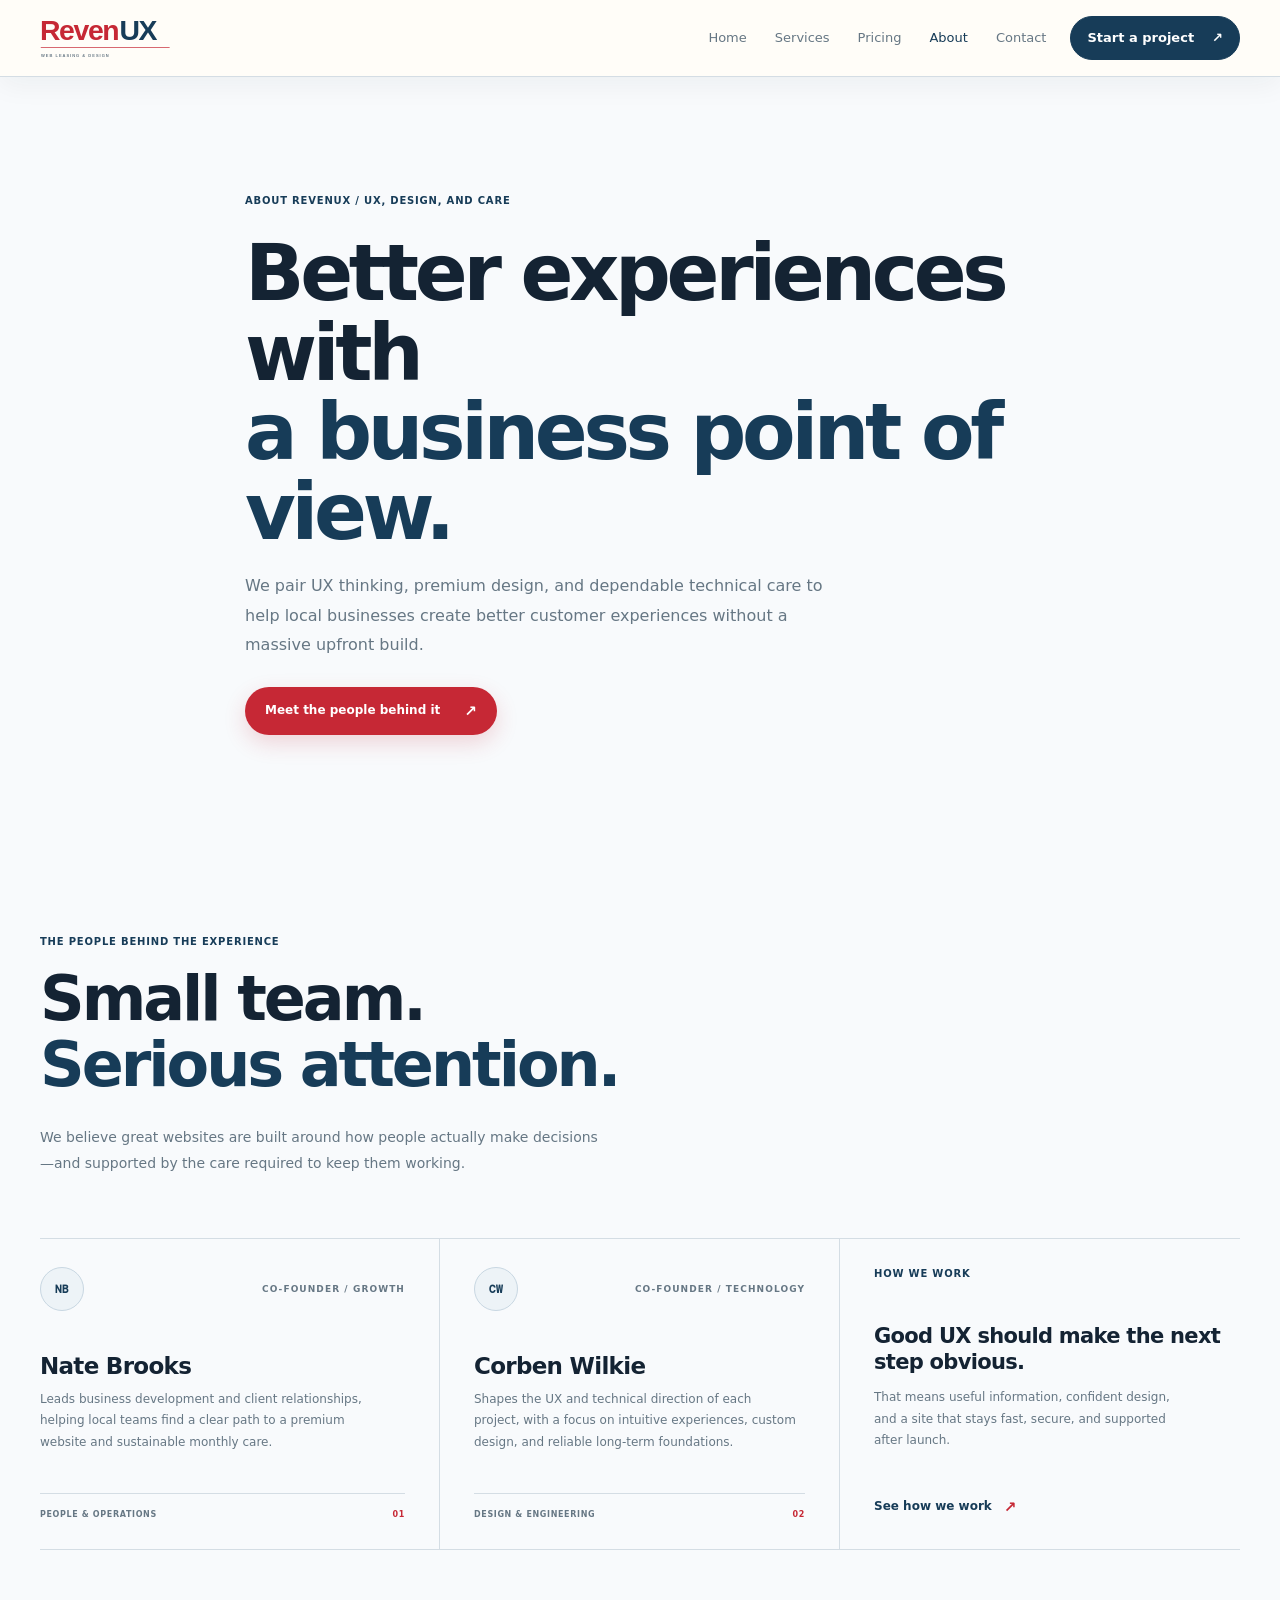
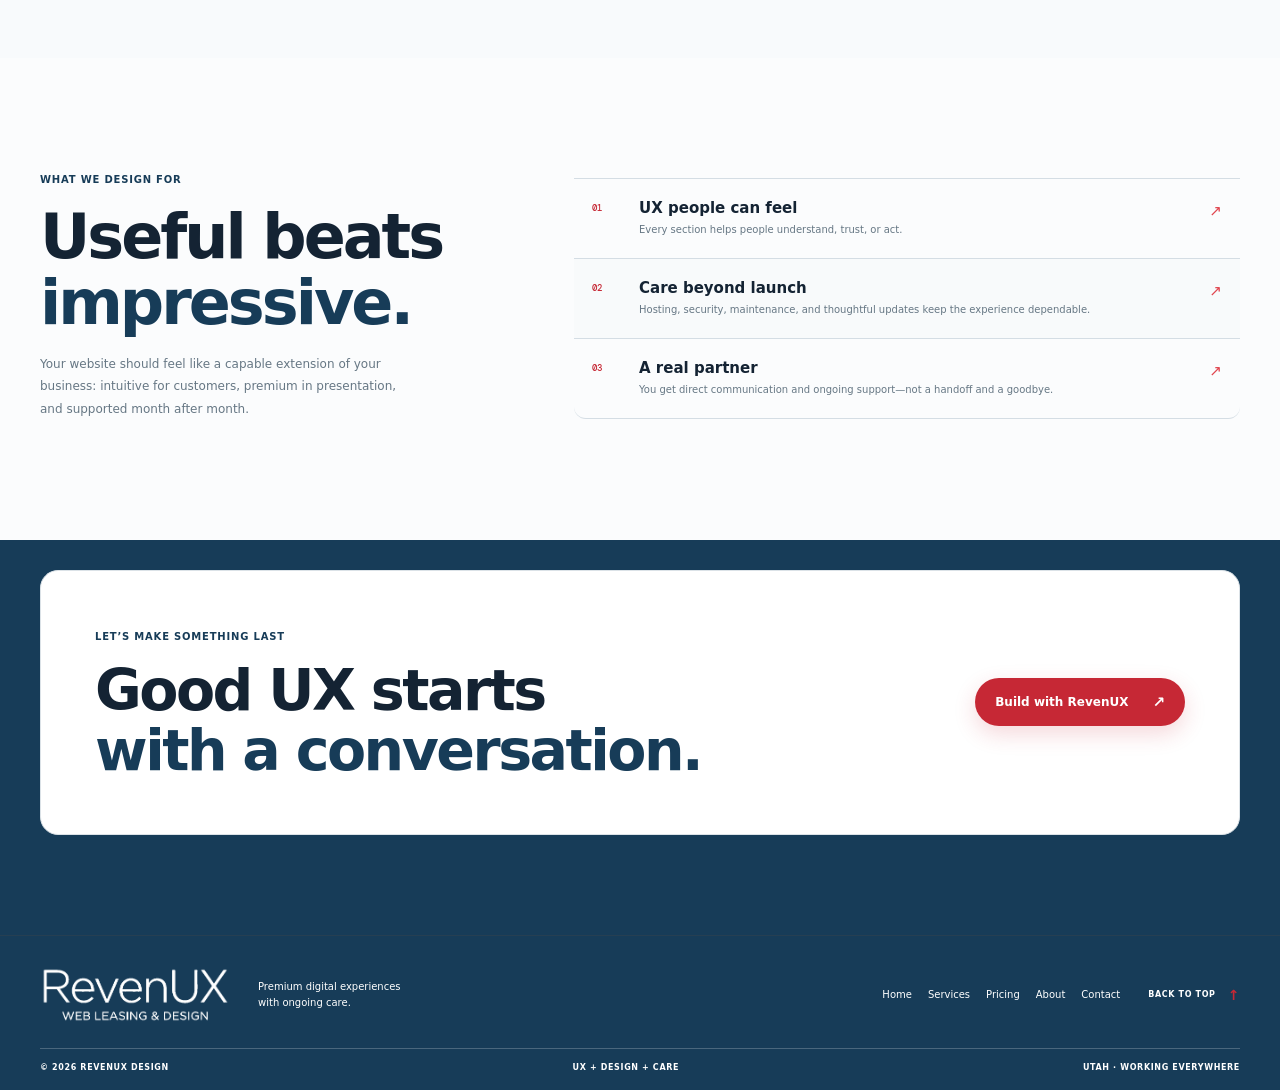
==== commit 0ffe1cab: "Swap wordmark colors and add red monogram favicon" ====
--- a/about.html
+++ b/about.html
@@ -1,6 +1,6 @@
 <!doctype html>
-<html lang="en"><head><meta charset="utf-8"><meta name="viewport" content="width=device-width, initial-scale=1"><meta name="theme-color" content="#ffffff"><meta name="description" content="Meet the RevenUX team behind custom UX-led websites and affordable monthly website care."><title>About — UX, design, and ongoing care | RevenUX</title><link rel="icon" href="assets/revenux-monogram-gray.png?v=2" type="image/png" sizes="512x512"><link rel="apple-touch-icon" href="assets/revenux-monogram-gray.png?v=2"><link rel="preconnect" href="https://fonts.googleapis.com"><link rel="preconnect" href="https://fonts.gstatic.com" crossorigin><link href="https://fonts.googleapis.com/css2?family=DM+Mono:wght@400;500&family=DM+Sans:wght@400;500;600;700&family=Manrope:wght@400;500;600;700;800&display=swap" rel="stylesheet"><link rel="stylesheet" href="styles.css?v=hover-blue-1"><script src="script.js" defer></script></head>
-<body data-page="about"><a class="skip-link" href="#main">Skip to content</a><header class="site-header" id="top"><div class="shell header-inner"><a class="brand brand-wordmark" href="index.html" aria-label="RevenUX home"><img class="brand-logo" src="assets/revenux-wordmark-red.png" alt="RevenUX Web Leasing &amp; Design"></a><button class="menu-toggle" type="button" aria-expanded="false" aria-controls="primary-nav" aria-label="Open menu"><span></span><span></span></button><nav class="primary-nav" id="primary-nav" aria-label="Main navigation"><a data-nav="home" href="index.html">Home</a><a data-nav="services" href="services.html">Services</a><a data-nav="pricing" href="pricing.html">Pricing</a><a data-nav="about" href="about.html">About</a><a data-nav="contact" href="contact.html">Contact</a><a class="nav-cta" href="contact.html">Start a project <span>↗</span></a></nav></div></header>
+<html lang="en"><head><meta charset="utf-8"><meta name="viewport" content="width=device-width, initial-scale=1"><meta name="theme-color" content="#ffffff"><meta name="description" content="Meet the RevenUX team behind custom UX-led websites and affordable monthly website care."><title>About — UX, design, and ongoing care | RevenUX</title><link rel="icon" href="assets/revenux-monogram-red.svg?v=1" type="image/png" sizes="512x512"><link rel="apple-touch-icon" href="assets/revenux-monogram-red.svg?v=1"><link rel="preconnect" href="https://fonts.googleapis.com"><link rel="preconnect" href="https://fonts.gstatic.com" crossorigin><link href="https://fonts.googleapis.com/css2?family=DM+Mono:wght@400;500&family=DM+Sans:wght@400;500;600;700&family=Manrope:wght@400;500;600;700;800&display=swap" rel="stylesheet"><link rel="stylesheet" href="styles.css?v=hover-blue-1"><script src="script.js" defer></script></head>
+<body data-page="about"><a class="skip-link" href="#main">Skip to content</a><header class="site-header" id="top"><div class="shell header-inner"><a class="brand brand-wordmark" href="index.html" aria-label="RevenUX home"><img class="brand-logo" src="assets/revenux-wordmark-swapped.svg?v=1" alt="RevenUX Web Leasing &amp; Design"></a><button class="menu-toggle" type="button" aria-expanded="false" aria-controls="primary-nav" aria-label="Open menu"><span></span><span></span></button><nav class="primary-nav" id="primary-nav" aria-label="Main navigation"><a data-nav="home" href="index.html">Home</a><a data-nav="services" href="services.html">Services</a><a data-nav="pricing" href="pricing.html">Pricing</a><a data-nav="about" href="about.html">About</a><a data-nav="contact" href="contact.html">Contact</a><a class="nav-cta" href="contact.html">Start a project <span>↗</span></a></nav></div></header>
 <main id="main"><section class="page-hero section-pad about-hero"><div class="shell page-hero-inner reveal"><span class="eyebrow">ABOUT REVENUX / UX, DESIGN, AND CARE</span><h1>Better experiences with<br><em>a business point of view.</em></h1><p>We pair UX thinking, premium design, and dependable technical care to help local businesses create better customer experiences without a massive upfront build.</p><div class="hero-actions"><a class="button button-primary" href="contact.html">Meet the people behind it <span>↗</span></a></div></div></section>
 <section class="section-pad about-section"><div class="shell"><div class="section-heading heading-row reveal"><div><span class="eyebrow">THE PEOPLE BEHIND THE EXPERIENCE</span><h2>Small team.<br><em>Serious attention.</em></h2></div><p>We believe great websites are built around how people actually make decisions—and supported by the care required to keep them working.</p></div><div class="founder-grid"><article class="founder-card reveal"><div class="founder-top"><span class="founder-initials">NB</span><span class="founder-role">CO-FOUNDER / GROWTH</span></div><div><h3>Nate Brooks</h3><p>Leads business development and client relationships, helping local teams find a clear path to a premium website and sustainable monthly care.</p></div><div class="founder-footer"><span>PEOPLE & OPERATIONS</span><span>01</span></div></article><article class="founder-card founder-card-accent reveal reveal-delay"><div class="founder-top"><span class="founder-initials">CW</span><span class="founder-role">CO-FOUNDER / TECHNOLOGY</span></div><div><h3>Corben Wilkie</h3><p>Shapes the UX and technical direction of each project, with a focus on intuitive experiences, custom design, and reliable long-term foundations.</p></div><div class="founder-footer"><span>DESIGN & ENGINEERING</span><span>02</span></div></article><div class="founder-note reveal reveal-delay-2"><span class="eyebrow">HOW WE WORK</span><h3>Good UX should make the next step obvious.</h3><p>That means useful information, confident design, and a site that stays fast, secure, and supported after launch.</p><a class="text-link" href="services.html">See how we work <span>↗</span></a></div></div></div></section>
 <section class="values-section section-pad"><div class="shell values-layout"><div class="values-copy reveal"><span class="eyebrow">WHAT WE DESIGN FOR</span><h2>Useful beats<br><em>impressive.</em></h2><p>Your website should feel like a capable extension of your business: intuitive for customers, premium in presentation, and supported month after month.</p></div><div class="values-list"><article class="value-row reveal"><span>01</span><div><h3>UX people can feel</h3><p>Every section helps people understand, trust, or act.</p></div><span class="value-mark">↗</span></article><article class="value-row reveal"><span>02</span><div><h3>Care beyond launch</h3><p>Hosting, security, maintenance, and thoughtful updates keep the experience dependable.</p></div><span class="value-mark">↗</span></article><article class="value-row reveal"><span>03</span><div><h3>A real partner</h3><p>You get direct communication and ongoing support—not a handoff and a goodbye.</p></div><span class="value-mark">↗</span></article></div></div></section>
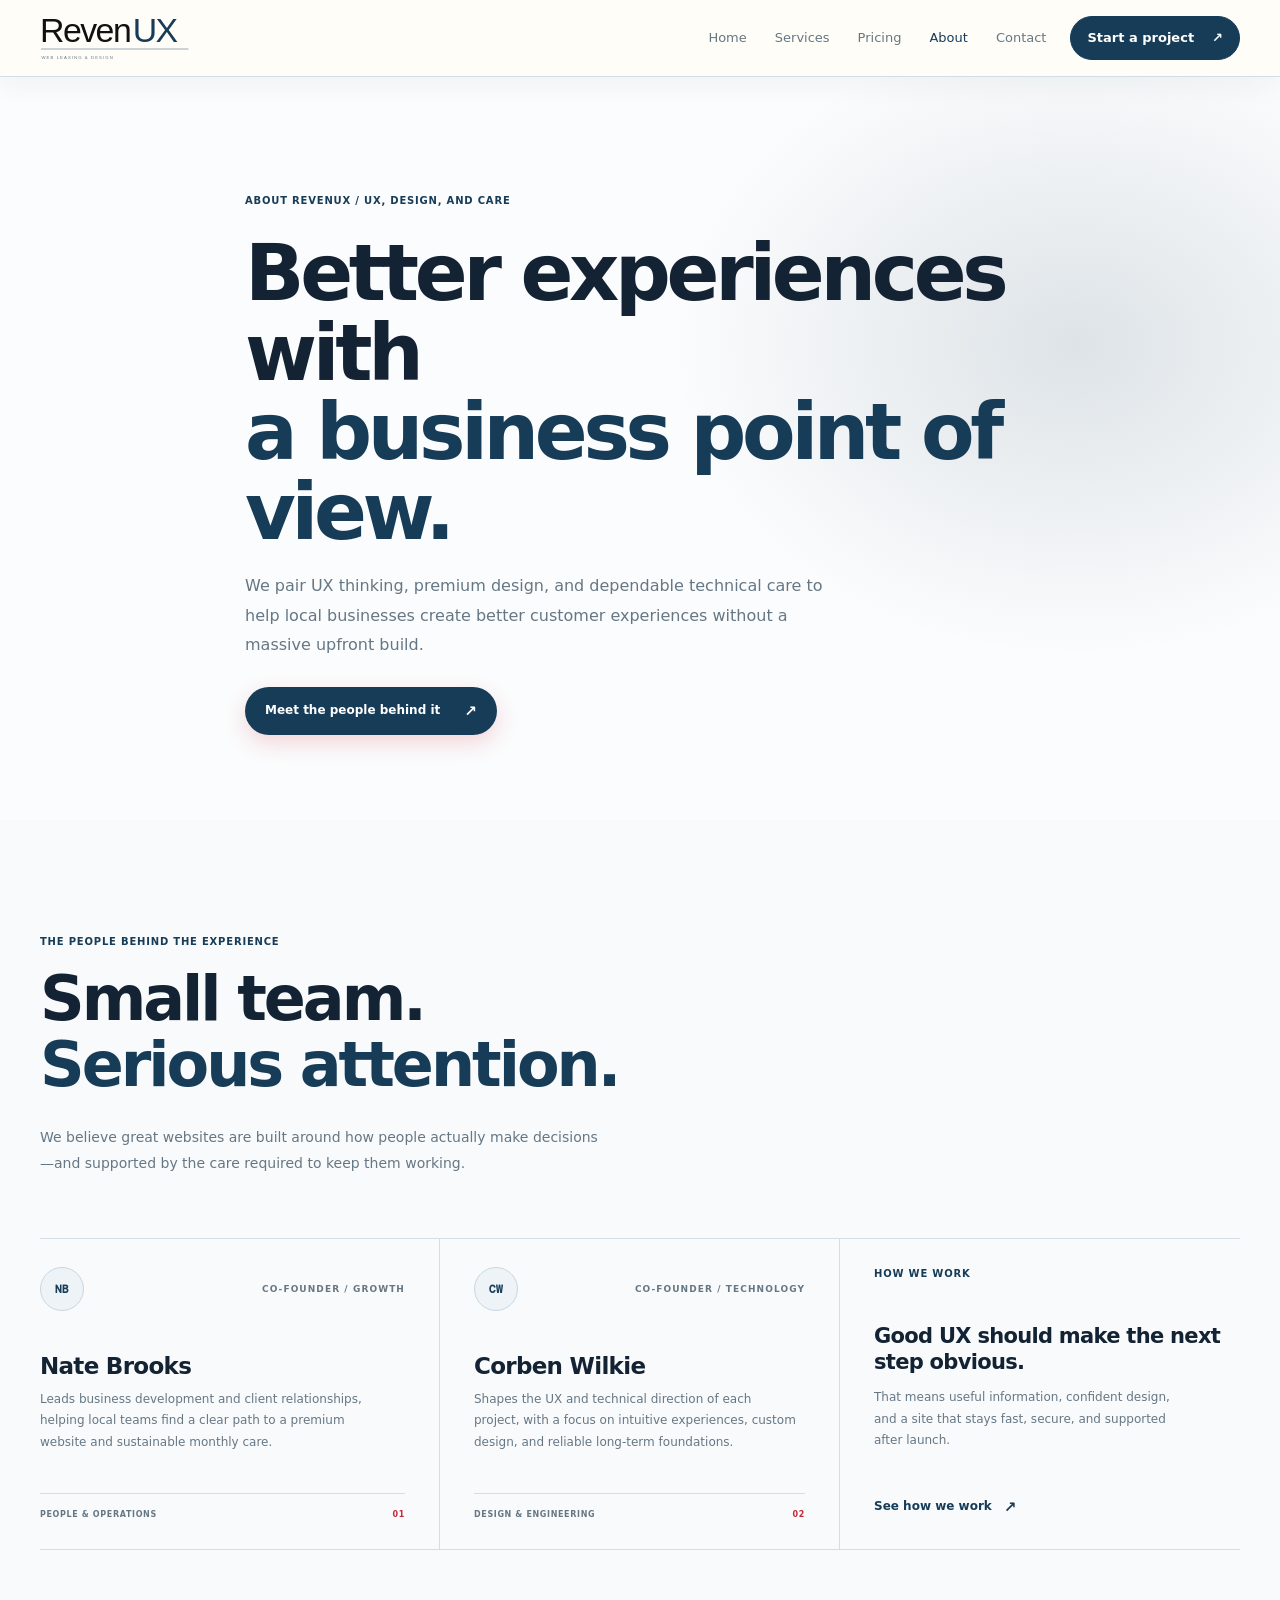
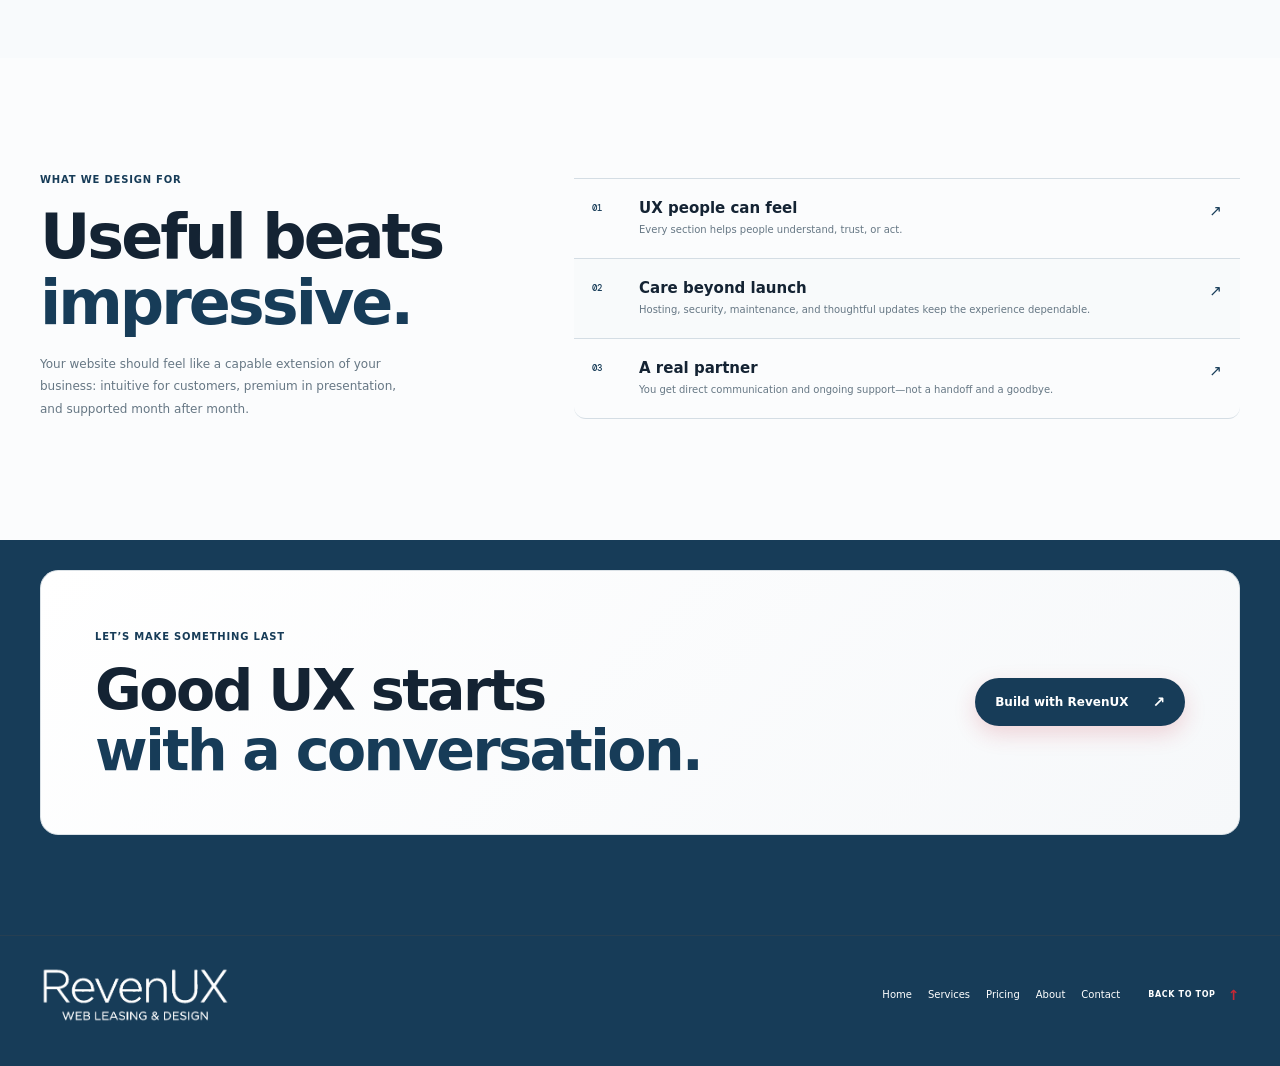
==== commit fdee9af6: "Simplify black and blue visual system" ====
--- a/about.html
+++ b/about.html
@@ -1,8 +1,8 @@
 <!doctype html>
-<html lang="en"><head><meta charset="utf-8"><meta name="viewport" content="width=device-width, initial-scale=1"><meta name="theme-color" content="#ffffff"><meta name="description" content="Meet the RevenUX team behind custom UX-led websites and affordable monthly website care."><title>About — UX, design, and ongoing care | RevenUX</title><link rel="icon" href="assets/revenux-monogram-red.svg?v=1" type="image/png" sizes="512x512"><link rel="apple-touch-icon" href="assets/revenux-monogram-red.svg?v=1"><link rel="preconnect" href="https://fonts.googleapis.com"><link rel="preconnect" href="https://fonts.gstatic.com" crossorigin><link href="https://fonts.googleapis.com/css2?family=DM+Mono:wght@400;500&family=DM+Sans:wght@400;500;600;700&family=Manrope:wght@400;500;600;700;800&display=swap" rel="stylesheet"><link rel="stylesheet" href="styles.css?v=hover-blue-1"><script src="script.js" defer></script></head>
-<body data-page="about"><a class="skip-link" href="#main">Skip to content</a><header class="site-header" id="top"><div class="shell header-inner"><a class="brand brand-wordmark" href="index.html" aria-label="RevenUX home"><img class="brand-logo" src="assets/revenux-wordmark-swapped.svg?v=1" alt="RevenUX Web Leasing &amp; Design"></a><button class="menu-toggle" type="button" aria-expanded="false" aria-controls="primary-nav" aria-label="Open menu"><span></span><span></span></button><nav class="primary-nav" id="primary-nav" aria-label="Main navigation"><a data-nav="home" href="index.html">Home</a><a data-nav="services" href="services.html">Services</a><a data-nav="pricing" href="pricing.html">Pricing</a><a data-nav="about" href="about.html">About</a><a data-nav="contact" href="contact.html">Contact</a><a class="nav-cta" href="contact.html">Start a project <span>↗</span></a></nav></div></header>
+<html lang="en"><head><meta charset="utf-8"><meta name="viewport" content="width=device-width, initial-scale=1"><meta name="theme-color" content="#ffffff"><meta name="description" content="Meet the RevenUX team behind custom UX-led websites and affordable monthly website care."><title>About — UX, design, and ongoing care | RevenUX</title><link rel="icon" href="assets/revenux-monogram-blue.svg?v=1" type="image/png" sizes="512x512"><link rel="apple-touch-icon" href="assets/revenux-monogram-blue.svg?v=1"><link rel="preconnect" href="https://fonts.googleapis.com"><link rel="preconnect" href="https://fonts.gstatic.com" crossorigin><link href="https://fonts.googleapis.com/css2?family=DM+Mono:wght@400;500&family=DM+Sans:wght@400;500;600;700&family=Manrope:wght@400;500;600;700;800&display=swap" rel="stylesheet"><link rel="stylesheet" href="styles.css?v=black-blue-clean-1"><script src="script.js" defer></script></head>
+<body data-page="about"><a class="skip-link" href="#main">Skip to content</a><header class="site-header" id="top"><div class="shell header-inner"><a class="brand brand-wordmark" href="index.html" aria-label="RevenUX home"><img class="brand-logo" src="assets/revenux-wordmark-black-blue.svg?v=1" alt="RevenUX Web Leasing &amp; Design"></a><button class="menu-toggle" type="button" aria-expanded="false" aria-controls="primary-nav" aria-label="Open menu"><span></span><span></span></button><nav class="primary-nav" id="primary-nav" aria-label="Main navigation"><a data-nav="home" href="index.html">Home</a><a data-nav="services" href="services.html">Services</a><a data-nav="pricing" href="pricing.html">Pricing</a><a data-nav="about" href="about.html">About</a><a data-nav="contact" href="contact.html">Contact</a><a class="nav-cta" href="contact.html">Start a project <span>↗</span></a></nav></div></header>
 <main id="main"><section class="page-hero section-pad about-hero"><div class="shell page-hero-inner reveal"><span class="eyebrow">ABOUT REVENUX / UX, DESIGN, AND CARE</span><h1>Better experiences with<br><em>a business point of view.</em></h1><p>We pair UX thinking, premium design, and dependable technical care to help local businesses create better customer experiences without a massive upfront build.</p><div class="hero-actions"><a class="button button-primary" href="contact.html">Meet the people behind it <span>↗</span></a></div></div></section>
 <section class="section-pad about-section"><div class="shell"><div class="section-heading heading-row reveal"><div><span class="eyebrow">THE PEOPLE BEHIND THE EXPERIENCE</span><h2>Small team.<br><em>Serious attention.</em></h2></div><p>We believe great websites are built around how people actually make decisions—and supported by the care required to keep them working.</p></div><div class="founder-grid"><article class="founder-card reveal"><div class="founder-top"><span class="founder-initials">NB</span><span class="founder-role">CO-FOUNDER / GROWTH</span></div><div><h3>Nate Brooks</h3><p>Leads business development and client relationships, helping local teams find a clear path to a premium website and sustainable monthly care.</p></div><div class="founder-footer"><span>PEOPLE & OPERATIONS</span><span>01</span></div></article><article class="founder-card founder-card-accent reveal reveal-delay"><div class="founder-top"><span class="founder-initials">CW</span><span class="founder-role">CO-FOUNDER / TECHNOLOGY</span></div><div><h3>Corben Wilkie</h3><p>Shapes the UX and technical direction of each project, with a focus on intuitive experiences, custom design, and reliable long-term foundations.</p></div><div class="founder-footer"><span>DESIGN & ENGINEERING</span><span>02</span></div></article><div class="founder-note reveal reveal-delay-2"><span class="eyebrow">HOW WE WORK</span><h3>Good UX should make the next step obvious.</h3><p>That means useful information, confident design, and a site that stays fast, secure, and supported after launch.</p><a class="text-link" href="services.html">See how we work <span>↗</span></a></div></div></div></section>
 <section class="values-section section-pad"><div class="shell values-layout"><div class="values-copy reveal"><span class="eyebrow">WHAT WE DESIGN FOR</span><h2>Useful beats<br><em>impressive.</em></h2><p>Your website should feel like a capable extension of your business: intuitive for customers, premium in presentation, and supported month after month.</p></div><div class="values-list"><article class="value-row reveal"><span>01</span><div><h3>UX people can feel</h3><p>Every section helps people understand, trust, or act.</p></div><span class="value-mark">↗</span></article><article class="value-row reveal"><span>02</span><div><h3>Care beyond launch</h3><p>Hosting, security, maintenance, and thoughtful updates keep the experience dependable.</p></div><span class="value-mark">↗</span></article><article class="value-row reveal"><span>03</span><div><h3>A real partner</h3><p>You get direct communication and ongoing support—not a handoff and a goodbye.</p></div><span class="value-mark">↗</span></article></div></div></section>
 <section class="simple-cta"><div class="shell cta-panel reveal"><div><span class="eyebrow">LET’S MAKE SOMETHING LAST</span><h2>Good UX starts<br><em>with a conversation.</em></h2></div><a class="button button-primary" href="contact.html">Build with RevenUX <span>↗</span></a></div></section></main>
-<footer class="site-footer"><div class="shell footer-main"><a class="footer-wordmark" href="index.html" aria-label="RevenUX home"><img src="assets/revenux-wordmark-footer.png" alt="RevenUX Web Leasing &amp; Design" style="display:block;width:190px;max-width:190px;height:auto;"></a><p>Premium digital experiences<br>with ongoing care.</p><nav class="footer-links" aria-label="Footer navigation"><a href="index.html">Home</a><a href="services.html">Services</a><a href="pricing.html">Pricing</a><a href="about.html">About</a><a href="contact.html">Contact</a></nav><a class="back-top" href="#top">BACK TO TOP <span>↑</span></a></div><div class="shell footer-bottom"><span>© <span data-year></span> REVENUX DESIGN</span><span>UX + DESIGN + CARE</span><span>UTAH · WORKING EVERYWHERE</span></div></footer></body></html>
+<footer class="site-footer"><div class="shell footer-main"><a class="footer-wordmark" href="index.html" aria-label="RevenUX home"><img src="assets/revenux-wordmark-footer.png" alt="RevenUX Web Leasing &amp; Design" style="display:block;width:190px;max-width:190px;height:auto;"></a><nav class="footer-links" aria-label="Footer navigation"><a href="index.html">Home</a><a href="services.html">Services</a><a href="pricing.html">Pricing</a><a href="about.html">About</a><a href="contact.html">Contact</a></nav><a class="back-top" href="#top">BACK TO TOP <span>↑</span></a></div></footer></body></html>
--- a/styles.css
+++ b/styles.css
@@ -1591,3 +1591,91 @@
 .hero .button-primary:focus-visible span{
   color:#ffffff!important;
 }
+
+
+/* Final black + blue cleanup */
+:root{
+  --accent:#173c58;
+  --accent-hi:#2e5b7a;
+  --green:#173c58;
+  --lime-soft:#eef3f7;
+}
+.hero,.page-hero{
+  background:radial-gradient(ellipse 45% 60% at 84% 36%,rgba(23,60,88,.13),transparent 70%)!important;
+}
+.eyebrow,.text-link span,.nav-cta span,.detail-number,.process-step>span,.value-row>span:first-child,.value-mark{
+  color:#173c58!important;
+}
+.hero h1 em,.page-hero h1 em,.section-heading h2 em,.contact-copy h1 em,.values-copy h2 em,.cta-panel h2 em{
+  color:#173c58!important;
+}
+.button-primary,.nav-cta{
+  background:#173c58!important;
+  border-color:#173c58!important;
+  color:#fff!important;
+}
+.button-primary span,.nav-cta span{
+  color:#fff!important;
+}
+.button-primary:hover,.button-primary:focus-visible,.nav-cta:hover{
+  background:#0e2a3f!important;
+  border-color:#0e2a3f!important;
+  color:#fff!important;
+}
+.text-link:hover,.footer-links a:hover{
+  color:#173c58!important;
+}
+.service-icon,.founder-initials,.caption-mark,.note-icon,.term-symbol{
+  border-color:#d7e1e9!important;
+  background:#f1f5f8!important;
+  color:#173c58!important;
+}
+.cta-panel{
+  background:linear-gradient(135deg,#fff,#f6f8fa)!important;
+}
+.cta-spark{
+  color:rgba(23,60,88,.18)!important;
+}
+.preview-hero{
+  background:linear-gradient(115deg,#fff 0%,#f7f9fb 68%,#e8eef3 100%)!important;
+}
+.preview-logo b,.preview-call,.preview-button{
+  background:#173c58!important;
+  color:#fff!important;
+}
+.preview-button b,.preview-hero h2 em,.preview-stat-row strong span{
+  color:#173c58!important;
+}
+.contact-star{
+  border-color:#d7e1e9!important;
+  color:#173c58!important;
+}
+.hero-grid{
+  align-items:center!important;
+  min-height:520px!important;
+}
+.hero-copy{
+  transform:translateY(-10px);
+}
+.hero-visual{
+  min-height:0!important;
+  transform:translateY(-10px);
+}
+.brand-wordmark{
+  width:220px!important;
+  height:60px!important;
+}
+.brand-wordmark .brand-logo{
+  width:220px!important;
+  max-height:60px!important;
+}
+@media(max-width:920px){
+  .brand-wordmark{width:190px!important;height:52px!important}
+  .brand-wordmark .brand-logo{width:190px!important;max-height:52px!important}
+}
+@media(max-width:720px){
+  .hero-grid{min-height:0!important}
+  .hero-copy,.hero-visual{transform:none}
+  .brand-wordmark{width:180px!important;height:48px!important}
+  .brand-wordmark .brand-logo{width:180px!important;max-height:48px!important}
+}
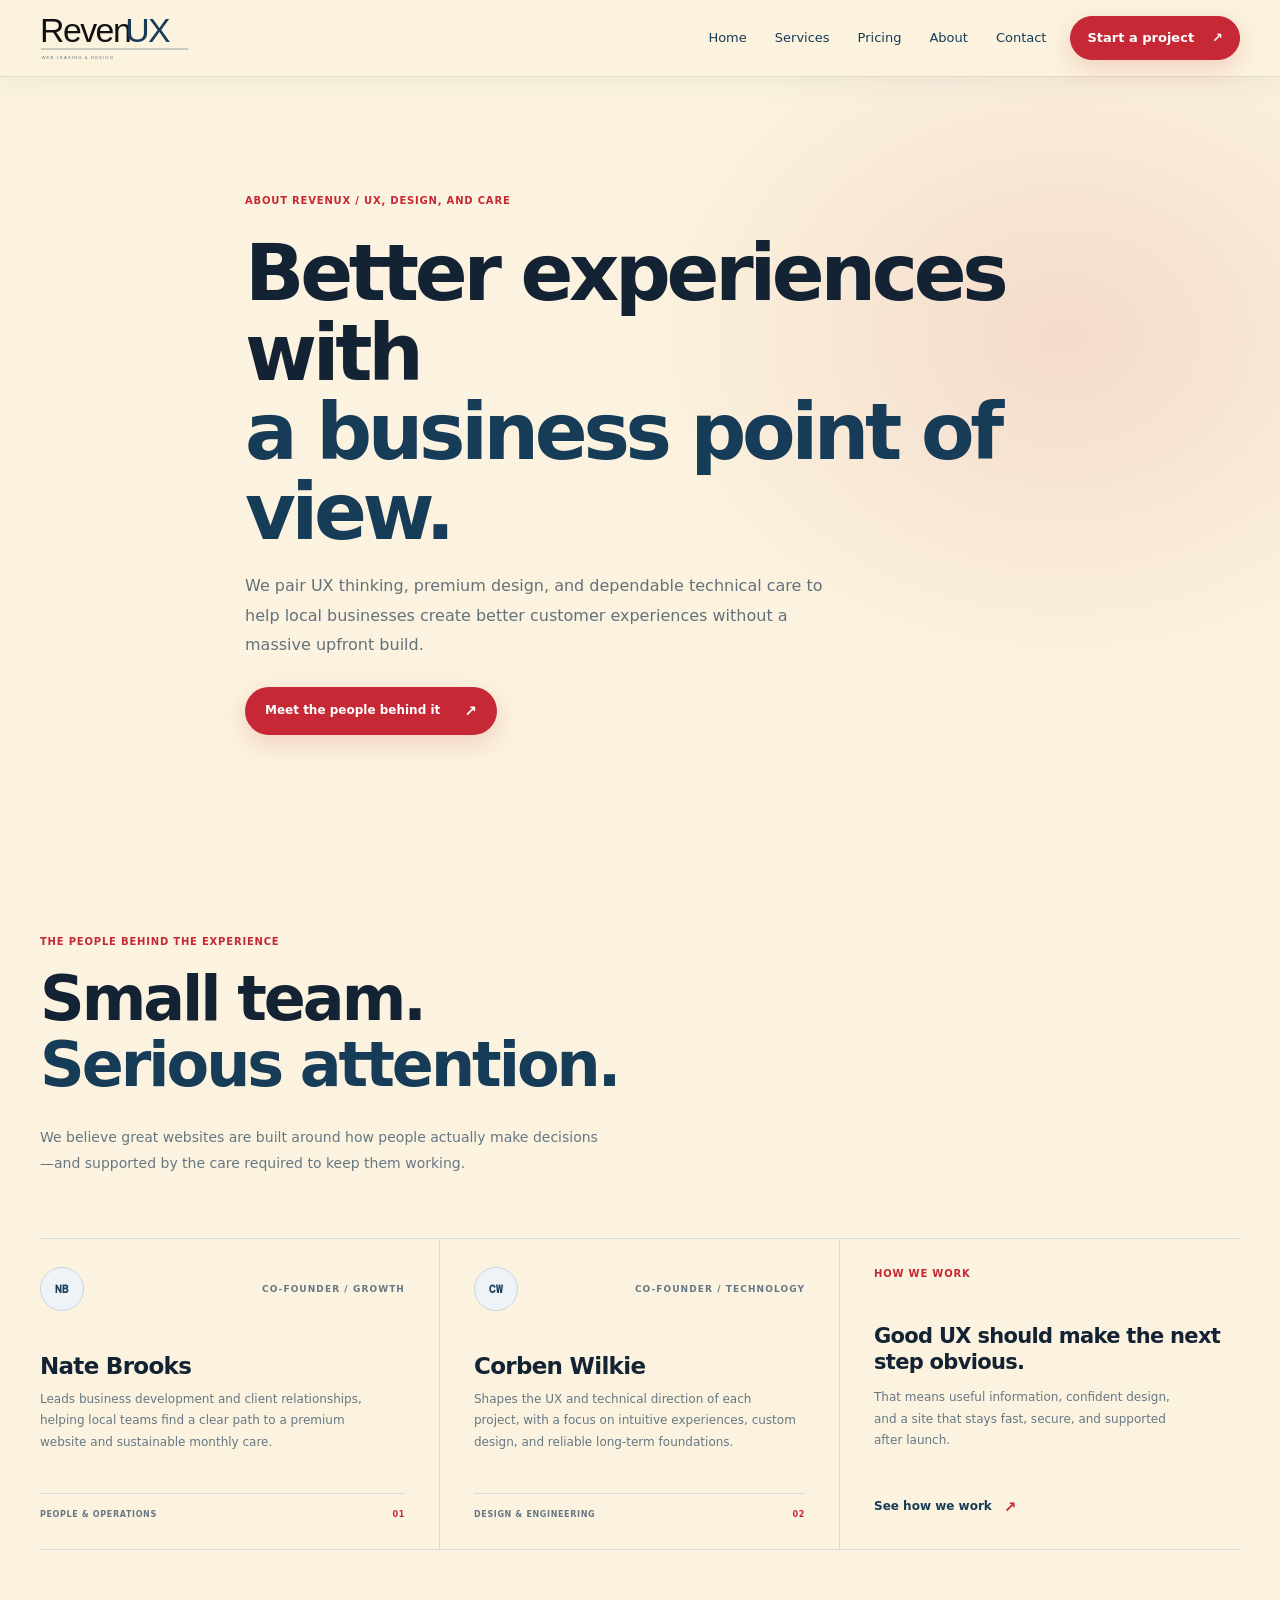
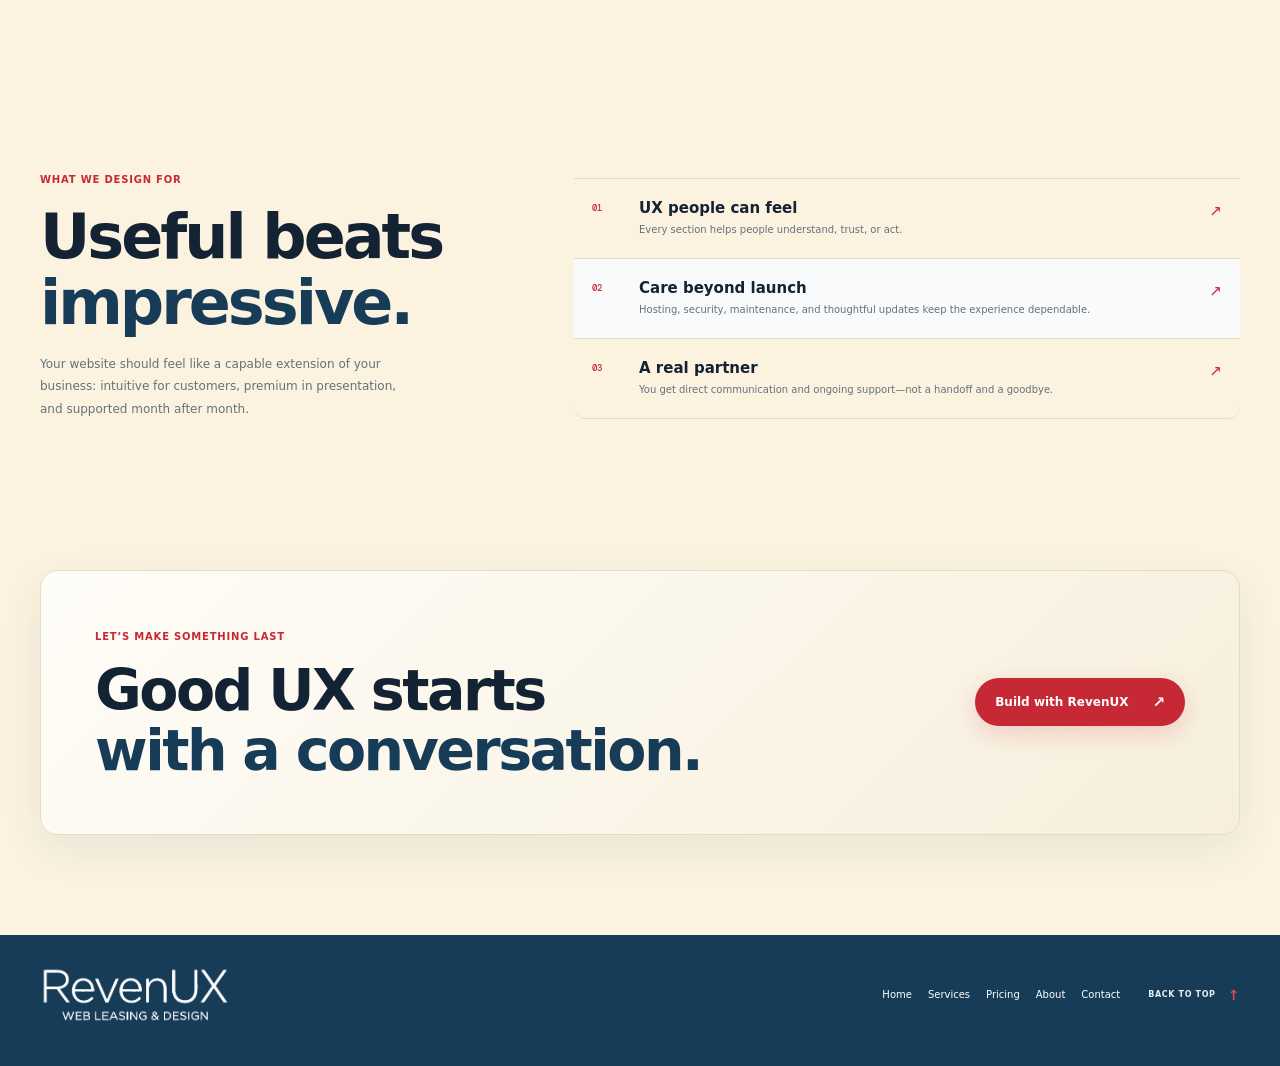
==== commit ce30400d: "Restore cream palette and tighten RevenUX wordmark" ====
--- a/about.html
+++ b/about.html
@@ -1,6 +1,6 @@
 <!doctype html>
-<html lang="en"><head><meta charset="utf-8"><meta name="viewport" content="width=device-width, initial-scale=1"><meta name="theme-color" content="#ffffff"><meta name="description" content="Meet the RevenUX team behind custom UX-led websites and affordable monthly website care."><title>About — UX, design, and ongoing care | RevenUX</title><link rel="icon" href="assets/revenux-monogram-blue.svg?v=1" type="image/png" sizes="512x512"><link rel="apple-touch-icon" href="assets/revenux-monogram-blue.svg?v=1"><link rel="preconnect" href="https://fonts.googleapis.com"><link rel="preconnect" href="https://fonts.gstatic.com" crossorigin><link href="https://fonts.googleapis.com/css2?family=DM+Mono:wght@400;500&family=DM+Sans:wght@400;500;600;700&family=Manrope:wght@400;500;600;700;800&display=swap" rel="stylesheet"><link rel="stylesheet" href="styles.css?v=black-blue-clean-1"><script src="script.js" defer></script></head>
-<body data-page="about"><a class="skip-link" href="#main">Skip to content</a><header class="site-header" id="top"><div class="shell header-inner"><a class="brand brand-wordmark" href="index.html" aria-label="RevenUX home"><img class="brand-logo" src="assets/revenux-wordmark-black-blue.svg?v=1" alt="RevenUX Web Leasing &amp; Design"></a><button class="menu-toggle" type="button" aria-expanded="false" aria-controls="primary-nav" aria-label="Open menu"><span></span><span></span></button><nav class="primary-nav" id="primary-nav" aria-label="Main navigation"><a data-nav="home" href="index.html">Home</a><a data-nav="services" href="services.html">Services</a><a data-nav="pricing" href="pricing.html">Pricing</a><a data-nav="about" href="about.html">About</a><a data-nav="contact" href="contact.html">Contact</a><a class="nav-cta" href="contact.html">Start a project <span>↗</span></a></nav></div></header>
+<html lang="en"><head><meta charset="utf-8"><meta name="viewport" content="width=device-width, initial-scale=1"><meta name="theme-color" content="#ffffff"><meta name="description" content="Meet the RevenUX team behind custom UX-led websites and affordable monthly website care."><title>About — UX, design, and ongoing care | RevenUX</title><link rel="icon" href="assets/revenux-monogram-blue.svg?v=1" type="image/svg+xml" sizes="any"><link rel="apple-touch-icon" href="assets/revenux-monogram-blue.svg?v=1"><link rel="preconnect" href="https://fonts.googleapis.com"><link rel="preconnect" href="https://fonts.gstatic.com" crossorigin><link href="https://fonts.googleapis.com/css2?family=DM+Mono:wght@400;500&family=DM+Sans:wght@400;500;600;700&family=Manrope:wght@400;500;600;700;800&display=swap" rel="stylesheet"><link rel="stylesheet" href="styles.css?v=cream-red-1"><script src="script.js" defer></script></head>
+<body data-page="about"><a class="skip-link" href="#main">Skip to content</a><header class="site-header" id="top"><div class="shell header-inner"><a class="brand brand-wordmark" href="index.html" aria-label="RevenUX home"><img class="brand-logo" src="assets/revenux-wordmark-black-blue-tight.svg?v=1" alt="RevenUX Web Leasing &amp; Design"></a><button class="menu-toggle" type="button" aria-expanded="false" aria-controls="primary-nav" aria-label="Open menu"><span></span><span></span></button><nav class="primary-nav" id="primary-nav" aria-label="Main navigation"><a data-nav="home" href="index.html">Home</a><a data-nav="services" href="services.html">Services</a><a data-nav="pricing" href="pricing.html">Pricing</a><a data-nav="about" href="about.html">About</a><a data-nav="contact" href="contact.html">Contact</a><a class="nav-cta" href="contact.html">Start a project <span>↗</span></a></nav></div></header>
 <main id="main"><section class="page-hero section-pad about-hero"><div class="shell page-hero-inner reveal"><span class="eyebrow">ABOUT REVENUX / UX, DESIGN, AND CARE</span><h1>Better experiences with<br><em>a business point of view.</em></h1><p>We pair UX thinking, premium design, and dependable technical care to help local businesses create better customer experiences without a massive upfront build.</p><div class="hero-actions"><a class="button button-primary" href="contact.html">Meet the people behind it <span>↗</span></a></div></div></section>
 <section class="section-pad about-section"><div class="shell"><div class="section-heading heading-row reveal"><div><span class="eyebrow">THE PEOPLE BEHIND THE EXPERIENCE</span><h2>Small team.<br><em>Serious attention.</em></h2></div><p>We believe great websites are built around how people actually make decisions—and supported by the care required to keep them working.</p></div><div class="founder-grid"><article class="founder-card reveal"><div class="founder-top"><span class="founder-initials">NB</span><span class="founder-role">CO-FOUNDER / GROWTH</span></div><div><h3>Nate Brooks</h3><p>Leads business development and client relationships, helping local teams find a clear path to a premium website and sustainable monthly care.</p></div><div class="founder-footer"><span>PEOPLE & OPERATIONS</span><span>01</span></div></article><article class="founder-card founder-card-accent reveal reveal-delay"><div class="founder-top"><span class="founder-initials">CW</span><span class="founder-role">CO-FOUNDER / TECHNOLOGY</span></div><div><h3>Corben Wilkie</h3><p>Shapes the UX and technical direction of each project, with a focus on intuitive experiences, custom design, and reliable long-term foundations.</p></div><div class="founder-footer"><span>DESIGN & ENGINEERING</span><span>02</span></div></article><div class="founder-note reveal reveal-delay-2"><span class="eyebrow">HOW WE WORK</span><h3>Good UX should make the next step obvious.</h3><p>That means useful information, confident design, and a site that stays fast, secure, and supported after launch.</p><a class="text-link" href="services.html">See how we work <span>↗</span></a></div></div></div></section>
 <section class="values-section section-pad"><div class="shell values-layout"><div class="values-copy reveal"><span class="eyebrow">WHAT WE DESIGN FOR</span><h2>Useful beats<br><em>impressive.</em></h2><p>Your website should feel like a capable extension of your business: intuitive for customers, premium in presentation, and supported month after month.</p></div><div class="values-list"><article class="value-row reveal"><span>01</span><div><h3>UX people can feel</h3><p>Every section helps people understand, trust, or act.</p></div><span class="value-mark">↗</span></article><article class="value-row reveal"><span>02</span><div><h3>Care beyond launch</h3><p>Hosting, security, maintenance, and thoughtful updates keep the experience dependable.</p></div><span class="value-mark">↗</span></article><article class="value-row reveal"><span>03</span><div><h3>A real partner</h3><p>You get direct communication and ongoing support—not a handoff and a goodbye.</p></div><span class="value-mark">↗</span></article></div></div></section>
--- a/styles.css
+++ b/styles.css
@@ -1679,3 +1679,248 @@
   .brand-wordmark{width:180px!important;height:48px!important}
   .brand-wordmark .brand-logo{width:180px!important;max-height:48px!important}
 }
+
+
+/* Consistent button hover contrast */
+.button-primary:hover,
+.button-primary:focus-visible,
+.nav-cta:hover,
+.nav-cta:focus-visible,
+.preview-call:hover,
+.preview-button:hover{
+  background:#111111!important;
+  border-color:#111111!important;
+  color:#ffffff!important;
+}
+.button-primary:hover span,
+.button-primary:focus-visible span,
+.nav-cta:hover span,
+.nav-cta:focus-visible span,
+.preview-button:hover b{
+  color:#ffffff!important;
+}
+
+
+/* Cream paper + Iron Man accent palette */
+:root{
+  color-scheme:light;
+  --bg:#fbf3df;
+  --bg-soft:#f3ead5;
+  --panel:#fffdf8;
+  --panel-hi:#ffffff;
+  --line:#e6dbc7;
+  --text:#111111;
+  --muted:#64717b;
+  --soft:#8a928f;
+  --accent:#c62835;
+  --accent-hi:#e0444e;
+  --green:#173c58;
+  --lime-soft:#edf2f5;
+}
+html,body{
+  background:#fbf3df!important;
+  color:#111111!important;
+}
+.site-header{
+  background:rgba(251,243,223,.94)!important;
+  border-bottom-color:#e6dbc7!important;
+  box-shadow:0 6px 24px rgba(23,60,88,.06)!important;
+}
+.primary-nav,.primary-nav>a:not(.nav-cta),.brand,.brand small{
+  color:#173c58!important;
+}
+.primary-nav>a:not(.nav-cta):hover,
+.primary-nav>a[aria-current=page]{
+  color:#173c58!important;
+  background:#f3ead5!important;
+}
+.hero,.page-hero,.home-services,.service-detail,.process-section,.values-section,.about-section,.contact-section,.home-cta,.simple-cta,.pricing-section{
+  background:#fbf3df!important;
+}
+.hero,.page-hero{
+  background:radial-gradient(ellipse 48% 66% at 83% 35%,rgba(198,40,53,.12),transparent 70%)!important;
+}
+.intro-strip{
+  background:#f3ead5!important;
+  border-block-color:#e6dbc7!important;
+}
+.strip-inner p,.heading-row>p,.hero-lede,.page-hero p,.service-card p,.detail-card p,.detail-card li,.process-step p,.pricing-intro p,.contact-copy>p,.founder-card p,.founder-note p,.values-copy p,.value-row p{
+  color:#64717b!important;
+}
+.eyebrow,.detail-number,.process-step>span,.value-row>span:first-child,.value-mark{
+  color:#c62835!important;
+}
+.hero h1 em,.page-hero h1 em,.section-heading h2 em,.contact-copy h1 em,.values-copy h2 em,.cta-panel h2 em{
+  color:#173c58!important;
+}
+.button-primary,.nav-cta{
+  background:#c62835!important;
+  border-color:#c62835!important;
+  color:#ffffff!important;
+  box-shadow:0 8px 24px rgba(198,40,53,.18)!important;
+}
+.button-primary span,.nav-cta span{
+  color:#ffffff!important;
+}
+.button-primary:hover,.button-primary:focus-visible,
+.nav-cta:hover,.nav-cta:focus-visible,
+.preview-call:hover,.preview-button:hover{
+  background:#173c58!important;
+  border-color:#173c58!important;
+  color:#ffffff!important;
+  box-shadow:0 8px 24px rgba(23,60,88,.18)!important;
+}
+.button-primary:hover span,.button-primary:focus-visible span,
+.nav-cta:hover span,.nav-cta:focus-visible span,
+.preview-button:hover b{
+  color:#ffffff!important;
+}
+.text-link:hover,.text-link span,.footer-links a:hover{
+  color:#c62835!important;
+}
+.service-card,.detail-card,.founder-card,.founder-card-accent,.term-panel,.pricing-control,.pricing-chart-wrap,.contact-form,.price-card{
+  border-color:#e6dbc7!important;
+  background:#fffdf8!important;
+  box-shadow:0 12px 36px rgba(23,60,88,.06)!important;
+}
+.service-card:hover,.detail-card:hover,.founder-card:hover,.price-card:hover{
+  border-color:#c62835!important;
+}
+.service-icon,.founder-initials,.caption-mark,.note-icon,.term-symbol{
+  border-color:#d7e1e9!important;
+  background:#edf2f5!important;
+  color:#173c58!important;
+}
+.cta-panel{
+  border-color:#e6dbc7!important;
+  background:linear-gradient(135deg,#fffdf8,#f7efdc)!important;
+  box-shadow:0 14px 40px rgba(23,60,88,.08)!important;
+}
+.cta-spark{
+  color:rgba(198,40,53,.2)!important;
+}
+.site-preview{
+  border-color:#d8cdbb!important;
+  background:#fffdf8!important;
+  box-shadow:0 24px 70px rgba(23,60,88,.15)!important;
+}
+.preview-top{
+  background:#f3ead5!important;
+  border-bottom-color:#e6dbc7!important;
+}
+.preview-url{
+  background:#fffdf8!important;
+  border-color:#e6dbc7!important;
+  color:#64717b!important;
+}
+.preview-site{
+  background:#fffdf8!important;
+  color:#111111!important;
+}
+.preview-call,.preview-button{
+  background:#c62835!important;
+  color:#ffffff!important;
+}
+.preview-logo b{
+  background:#173c58!important;
+  color:#ffffff!important;
+}
+.preview-button b{
+  color:#ffffff!important;
+}
+.preview-hero{
+  background:linear-gradient(115deg,#fffdf8 0%,#faf4e5 68%,#e8eef3 100%)!important;
+}
+.preview-hero h2 em,.preview-stat-row strong span{
+  color:#c62835!important;
+}
+.preview-stat-row{
+  background:#f3ead5!important;
+}
+.hero-line,.values-list,.process-grid,.process-step:not(:last-child),.process-step:nth-child(n+3),.detail-card ul,.card-feature-list,.founder-footer,.value-row,.footer-bottom{
+  border-color:#e6dbc7!important;
+}
+.term-panel,.pricing-control{
+  background:#f3ead5!important;
+}
+.term-switch{
+  border-color:#e6dbc7!important;
+  background:#fffdf8!important;
+}
+.term-button{
+  color:#64717b!important;
+}
+.term-button:hover,.term-button.is-active{
+  background:#c62835!important;
+  color:#ffffff!important;
+}
+.slider-step{
+  border-color:#d7e1e9!important;
+  background:#fffdf8!important;
+  color:#173c58!important;
+}
+.slider-step:hover{
+  border-color:#173c58!important;
+  background:#edf2f5!important;
+  color:#173c58!important;
+}
+#term-slider{
+  background:linear-gradient(90deg,#c62835 0 var(--slider-fill,0%),#d9e3e9 var(--slider-fill,0%) 100%)!important;
+}
+#term-slider::-webkit-slider-thumb{
+  background:#c62835!important;
+  box-shadow:0 0 0 4px rgba(198,40,53,.25)!important;
+}
+#term-slider::-moz-range-thumb{
+  background:#c62835!important;
+  box-shadow:0 0 0 4px rgba(198,40,53,.25)!important;
+}
+.price-card{
+  background:#fffdf8!important;
+}
+.price-card.is-featured,.price-card.is-selected{
+  border-color:#c62835!important;
+}
+.price-card.is-featured:before{
+  background:#c62835!important;
+  color:#ffffff!important;
+}
+.card-feature-list li:before,.chart-heading .field-label strong,.savings strong{
+  color:#173c58!important;
+}
+.card-select:hover,.price-card.is-selected .card-select{
+  border-color:#173c58!important;
+  background:#edf2f5!important;
+  color:#173c58!important;
+}
+.selected-tier select,.contact-form input,.contact-form select,.contact-form textarea{
+  border-color:#e6dbc7!important;
+  background:#fffdf8!important;
+  color:#111111!important;
+}
+.contact-form input:focus,.contact-form select:focus,.contact-form textarea:focus{
+  border-color:#c62835!important;
+  box-shadow:0 0 0 3px rgba(198,40,53,.18)!important;
+}
+.contact-star{
+  border-color:#e7b7bb!important;
+  color:#c62835!important;
+}
+.site-footer{
+  background:#173c58!important;
+  color:#ffffff!important;
+  border-top-color:#173c58!important;
+}
+.site-footer .footer-links,
+.site-footer .back-top,
+.site-footer .footer-bottom,
+.site-footer>div>p{
+  color:#e7edf0!important;
+}
+.site-footer .footer-links a:hover,
+.site-footer .back-top span{
+  color:#e0444e!important;
+}
+.footer-bottom{
+  border-color:rgba(255,255,255,.24)!important;
+}
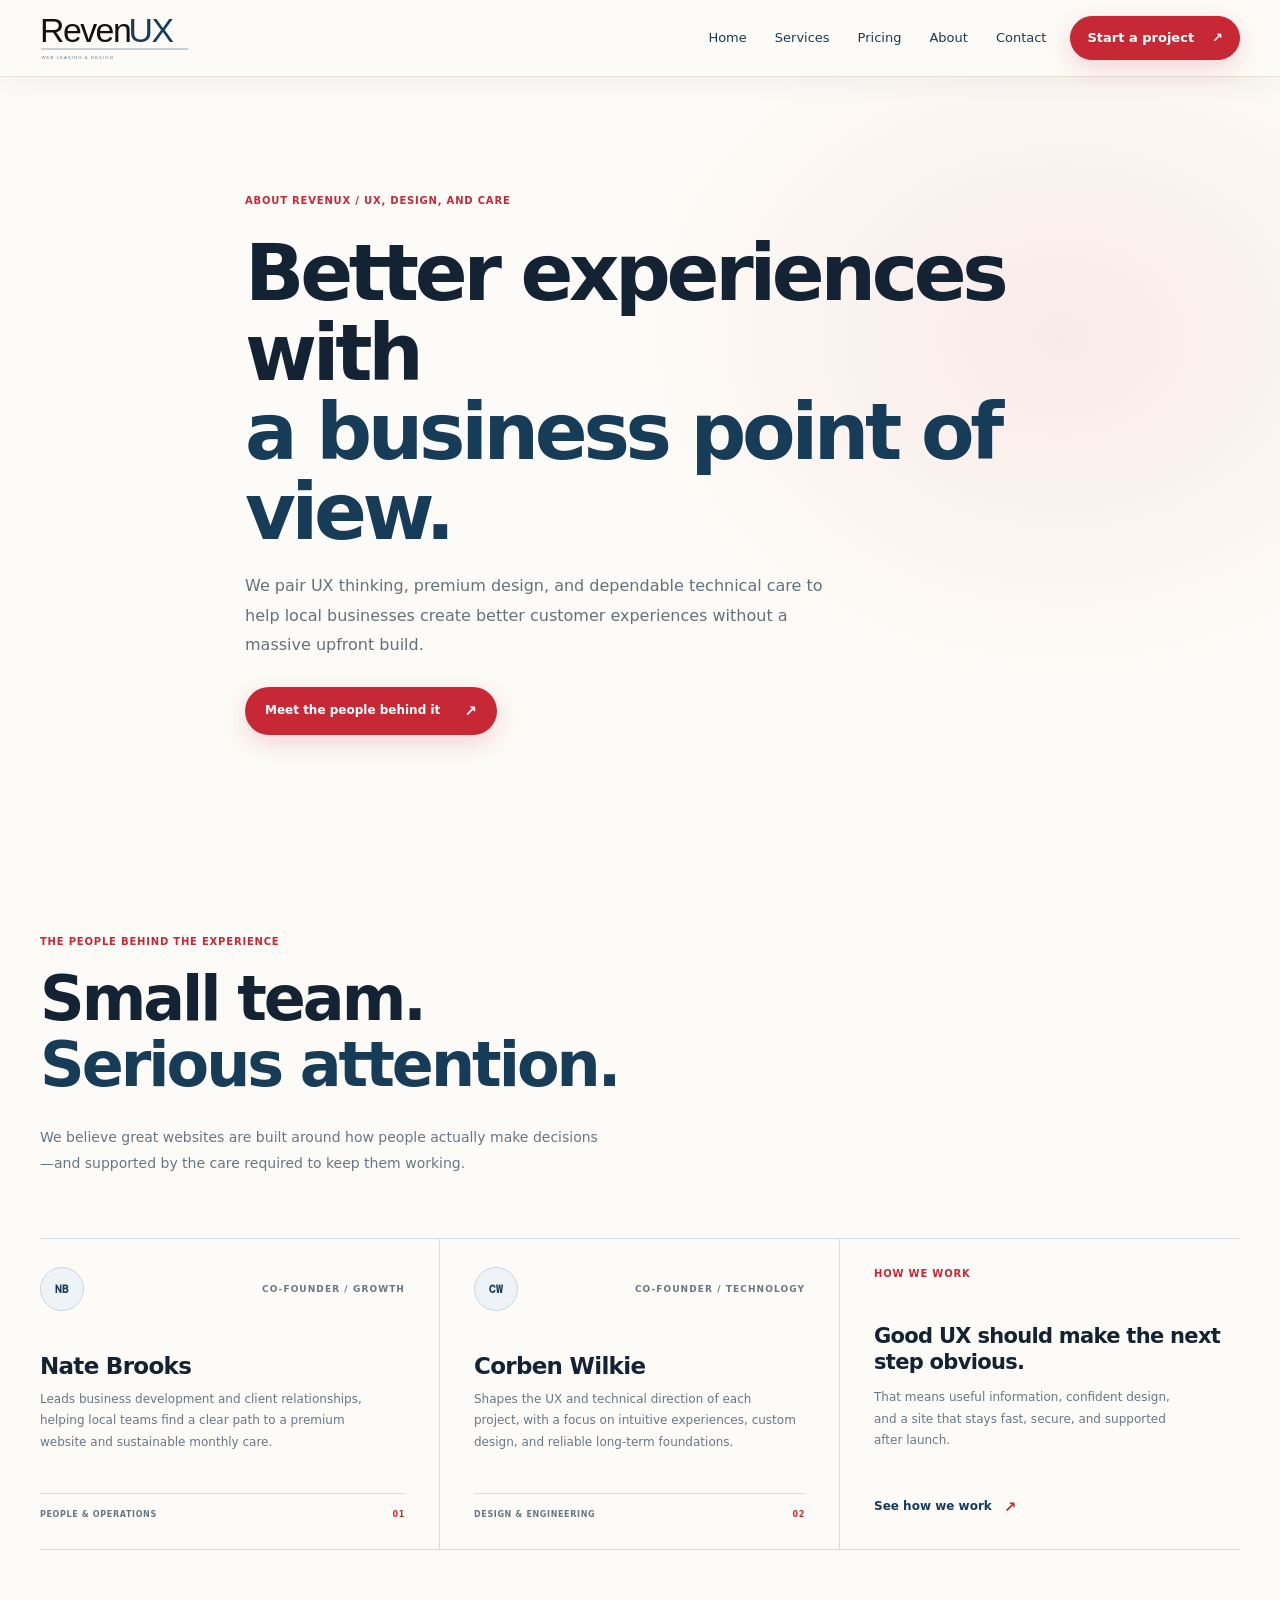
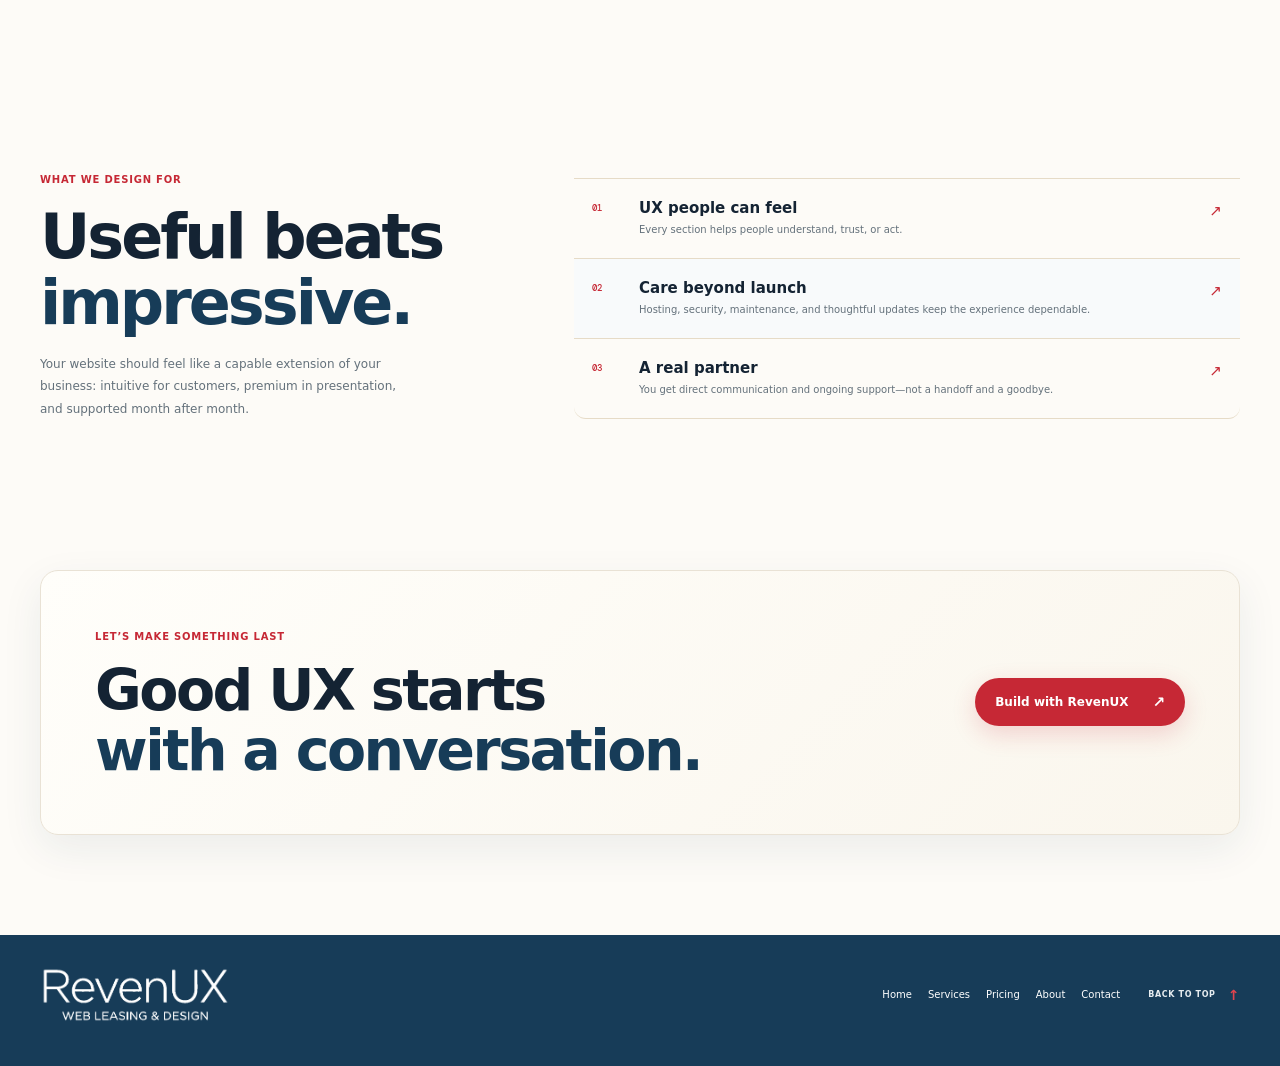
==== commit d4aa31f1: "Lighten paper palette and balance wordmark spacing" ====
--- a/about.html
+++ b/about.html
@@ -1,6 +1,6 @@
 <!doctype html>
-<html lang="en"><head><meta charset="utf-8"><meta name="viewport" content="width=device-width, initial-scale=1"><meta name="theme-color" content="#ffffff"><meta name="description" content="Meet the RevenUX team behind custom UX-led websites and affordable monthly website care."><title>About — UX, design, and ongoing care | RevenUX</title><link rel="icon" href="assets/revenux-monogram-blue.svg?v=1" type="image/svg+xml" sizes="any"><link rel="apple-touch-icon" href="assets/revenux-monogram-blue.svg?v=1"><link rel="preconnect" href="https://fonts.googleapis.com"><link rel="preconnect" href="https://fonts.gstatic.com" crossorigin><link href="https://fonts.googleapis.com/css2?family=DM+Mono:wght@400;500&family=DM+Sans:wght@400;500;600;700&family=Manrope:wght@400;500;600;700;800&display=swap" rel="stylesheet"><link rel="stylesheet" href="styles.css?v=cream-red-1"><script src="script.js" defer></script></head>
-<body data-page="about"><a class="skip-link" href="#main">Skip to content</a><header class="site-header" id="top"><div class="shell header-inner"><a class="brand brand-wordmark" href="index.html" aria-label="RevenUX home"><img class="brand-logo" src="assets/revenux-wordmark-black-blue-tight.svg?v=1" alt="RevenUX Web Leasing &amp; Design"></a><button class="menu-toggle" type="button" aria-expanded="false" aria-controls="primary-nav" aria-label="Open menu"><span></span><span></span></button><nav class="primary-nav" id="primary-nav" aria-label="Main navigation"><a data-nav="home" href="index.html">Home</a><a data-nav="services" href="services.html">Services</a><a data-nav="pricing" href="pricing.html">Pricing</a><a data-nav="about" href="about.html">About</a><a data-nav="contact" href="contact.html">Contact</a><a class="nav-cta" href="contact.html">Start a project <span>↗</span></a></nav></div></header>
+<html lang="en"><head><meta charset="utf-8"><meta name="viewport" content="width=device-width, initial-scale=1"><meta name="theme-color" content="#ffffff"><meta name="description" content="Meet the RevenUX team behind custom UX-led websites and affordable monthly website care."><title>About — UX, design, and ongoing care | RevenUX</title><link rel="icon" href="assets/revenux-monogram-white.svg?v=1" type="image/svg+xml" sizes="any"><link rel="apple-touch-icon" href="assets/revenux-monogram-white.svg?v=1"><link rel="preconnect" href="https://fonts.googleapis.com"><link rel="preconnect" href="https://fonts.gstatic.com" crossorigin><link href="https://fonts.googleapis.com/css2?family=DM+Mono:wght@400;500&family=DM+Sans:wght@400;500;600;700&family=Manrope:wght@400;500;600;700;800&display=swap" rel="stylesheet"><link rel="stylesheet" href="styles.css?v=cream-red-2"><script src="script.js" defer></script></head>
+<body data-page="about"><a class="skip-link" href="#main">Skip to content</a><header class="site-header" id="top"><div class="shell header-inner"><a class="brand brand-wordmark" href="index.html" aria-label="RevenUX home"><img class="brand-logo" src="assets/revenux-wordmark-black-blue-tight-2.svg?v=1" alt="RevenUX Web Leasing &amp; Design"></a><button class="menu-toggle" type="button" aria-expanded="false" aria-controls="primary-nav" aria-label="Open menu"><span></span><span></span></button><nav class="primary-nav" id="primary-nav" aria-label="Main navigation"><a data-nav="home" href="index.html">Home</a><a data-nav="services" href="services.html">Services</a><a data-nav="pricing" href="pricing.html">Pricing</a><a data-nav="about" href="about.html">About</a><a data-nav="contact" href="contact.html">Contact</a><a class="nav-cta" href="contact.html">Start a project <span>↗</span></a></nav></div></header>
 <main id="main"><section class="page-hero section-pad about-hero"><div class="shell page-hero-inner reveal"><span class="eyebrow">ABOUT REVENUX / UX, DESIGN, AND CARE</span><h1>Better experiences with<br><em>a business point of view.</em></h1><p>We pair UX thinking, premium design, and dependable technical care to help local businesses create better customer experiences without a massive upfront build.</p><div class="hero-actions"><a class="button button-primary" href="contact.html">Meet the people behind it <span>↗</span></a></div></div></section>
 <section class="section-pad about-section"><div class="shell"><div class="section-heading heading-row reveal"><div><span class="eyebrow">THE PEOPLE BEHIND THE EXPERIENCE</span><h2>Small team.<br><em>Serious attention.</em></h2></div><p>We believe great websites are built around how people actually make decisions—and supported by the care required to keep them working.</p></div><div class="founder-grid"><article class="founder-card reveal"><div class="founder-top"><span class="founder-initials">NB</span><span class="founder-role">CO-FOUNDER / GROWTH</span></div><div><h3>Nate Brooks</h3><p>Leads business development and client relationships, helping local teams find a clear path to a premium website and sustainable monthly care.</p></div><div class="founder-footer"><span>PEOPLE & OPERATIONS</span><span>01</span></div></article><article class="founder-card founder-card-accent reveal reveal-delay"><div class="founder-top"><span class="founder-initials">CW</span><span class="founder-role">CO-FOUNDER / TECHNOLOGY</span></div><div><h3>Corben Wilkie</h3><p>Shapes the UX and technical direction of each project, with a focus on intuitive experiences, custom design, and reliable long-term foundations.</p></div><div class="founder-footer"><span>DESIGN & ENGINEERING</span><span>02</span></div></article><div class="founder-note reveal reveal-delay-2"><span class="eyebrow">HOW WE WORK</span><h3>Good UX should make the next step obvious.</h3><p>That means useful information, confident design, and a site that stays fast, secure, and supported after launch.</p><a class="text-link" href="services.html">See how we work <span>↗</span></a></div></div></div></section>
 <section class="values-section section-pad"><div class="shell values-layout"><div class="values-copy reveal"><span class="eyebrow">WHAT WE DESIGN FOR</span><h2>Useful beats<br><em>impressive.</em></h2><p>Your website should feel like a capable extension of your business: intuitive for customers, premium in presentation, and supported month after month.</p></div><div class="values-list"><article class="value-row reveal"><span>01</span><div><h3>UX people can feel</h3><p>Every section helps people understand, trust, or act.</p></div><span class="value-mark">↗</span></article><article class="value-row reveal"><span>02</span><div><h3>Care beyond launch</h3><p>Hosting, security, maintenance, and thoughtful updates keep the experience dependable.</p></div><span class="value-mark">↗</span></article><article class="value-row reveal"><span>03</span><div><h3>A real partner</h3><p>You get direct communication and ongoing support—not a handoff and a goodbye.</p></div><span class="value-mark">↗</span></article></div></div></section>
--- a/styles.css
+++ b/styles.css
@@ -1924,3 +1924,55 @@
 .footer-bottom{
   border-color:rgba(255,255,255,.24)!important;
 }
+
+
+/* Lighter paper finish */
+:root{
+  --bg:#fdfbf7;
+  --bg-soft:#f7f1e5;
+  --panel:#fffefa;
+  --panel-hi:#ffffff;
+  --line:#e9e2d5;
+}
+html,body{
+  background:#fdfbf7!important;
+}
+.site-header{
+  background:rgba(253,251,247,.95)!important;
+  border-bottom-color:#e9e2d5!important;
+}
+.hero,.page-hero,.home-services,.service-detail,.process-section,.values-section,.about-section,.contact-section,.home-cta,.simple-cta,.pricing-section{
+  background:#fdfbf7!important;
+}
+.hero,.page-hero{
+  background:radial-gradient(ellipse 48% 66% at 83% 35%,rgba(198,40,53,.08),transparent 70%)!important;
+}
+.intro-strip,.term-panel,.pricing-control{
+  background:#f7f1e5!important;
+}
+.service-card,.detail-card,.founder-card,.founder-card-accent,.pricing-chart-wrap,.contact-form,.price-card{
+  background:#fffefa!important;
+  border-color:#e9e2d5!important;
+}
+.cta-panel{
+  background:linear-gradient(135deg,#fffefa,#faf6ed)!important;
+  border-color:#e9e2d5!important;
+}
+.site-preview{
+  background:#fffefa!important;
+  border-color:#ddd5c7!important;
+}
+.preview-top,.preview-stat-row{
+  background:#f7f1e5!important;
+}
+.preview-site{
+  background:#fffefa!important;
+}
+.term-switch{
+  background:#fffefa!important;
+  border-color:#e9e2d5!important;
+}
+.selected-tier select,.contact-form input,.contact-form select,.contact-form textarea{
+  background:#fffefa!important;
+  border-color:#e9e2d5!important;
+}
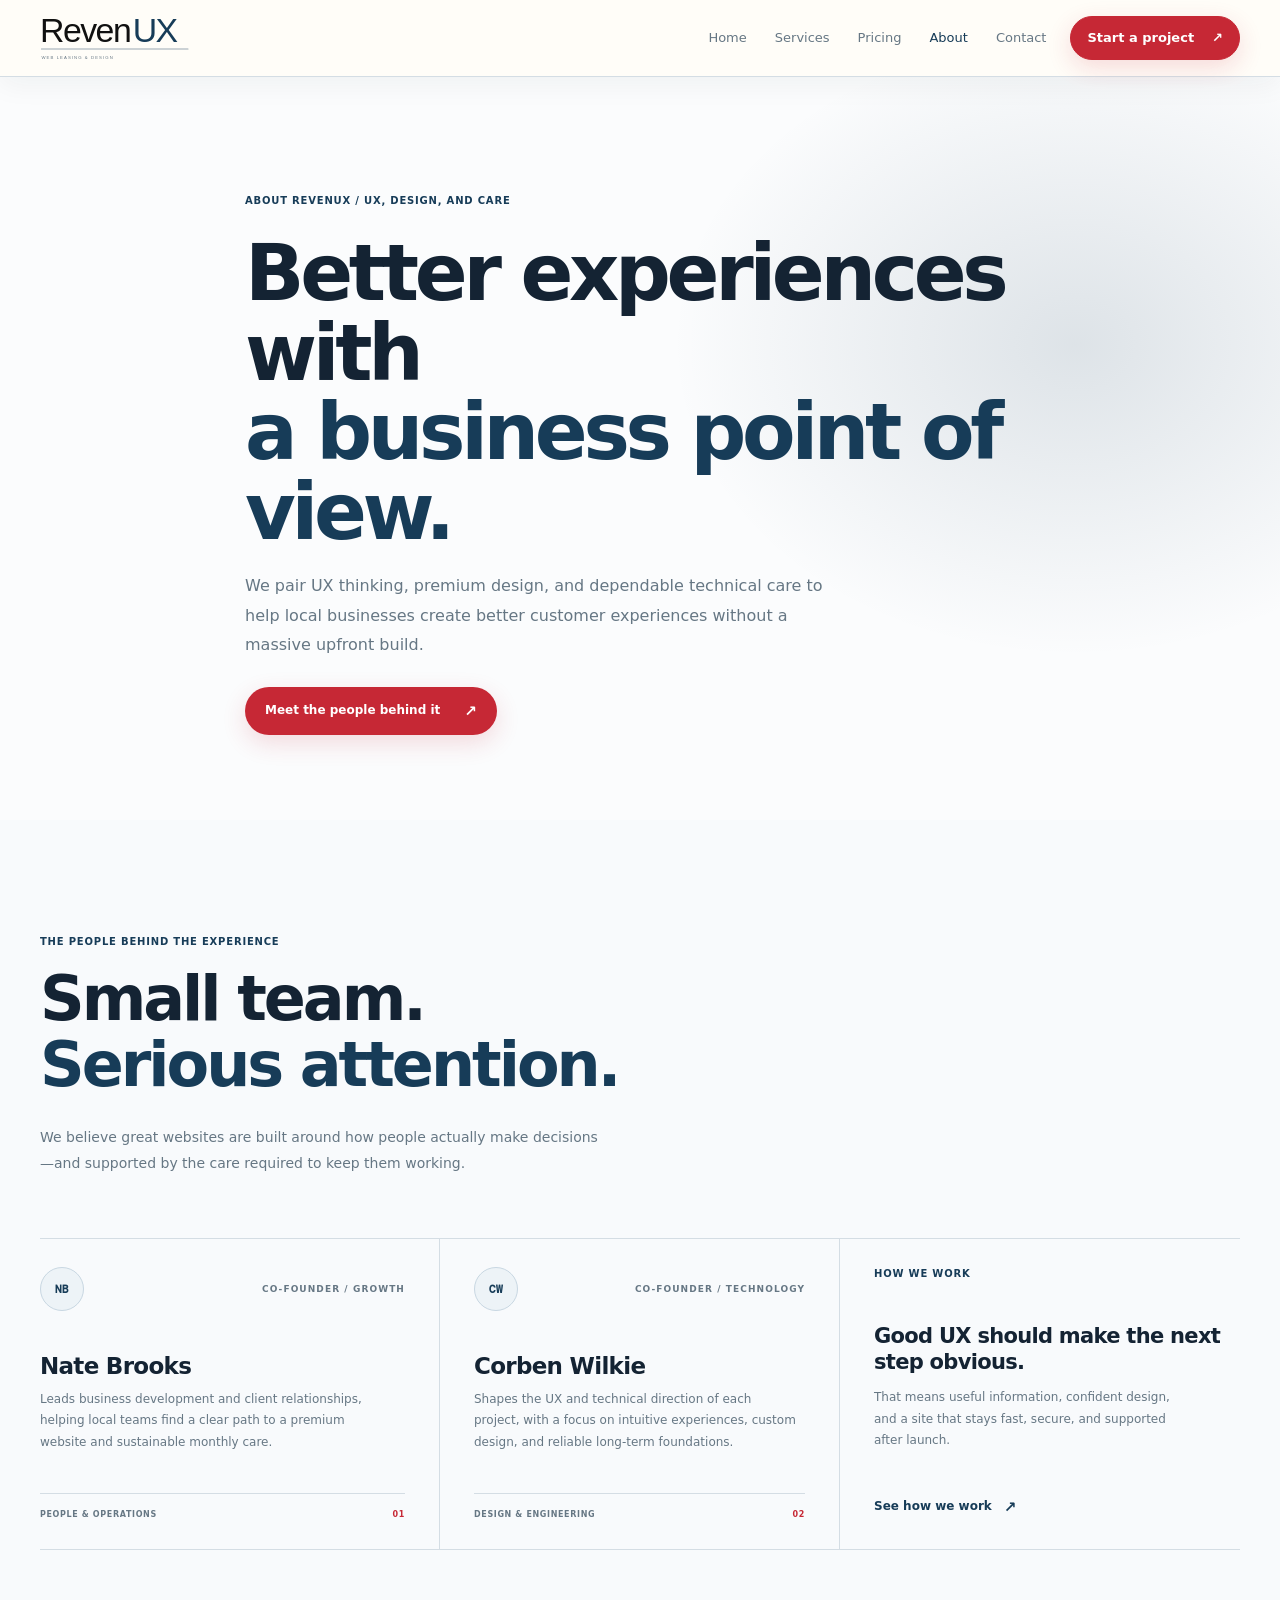
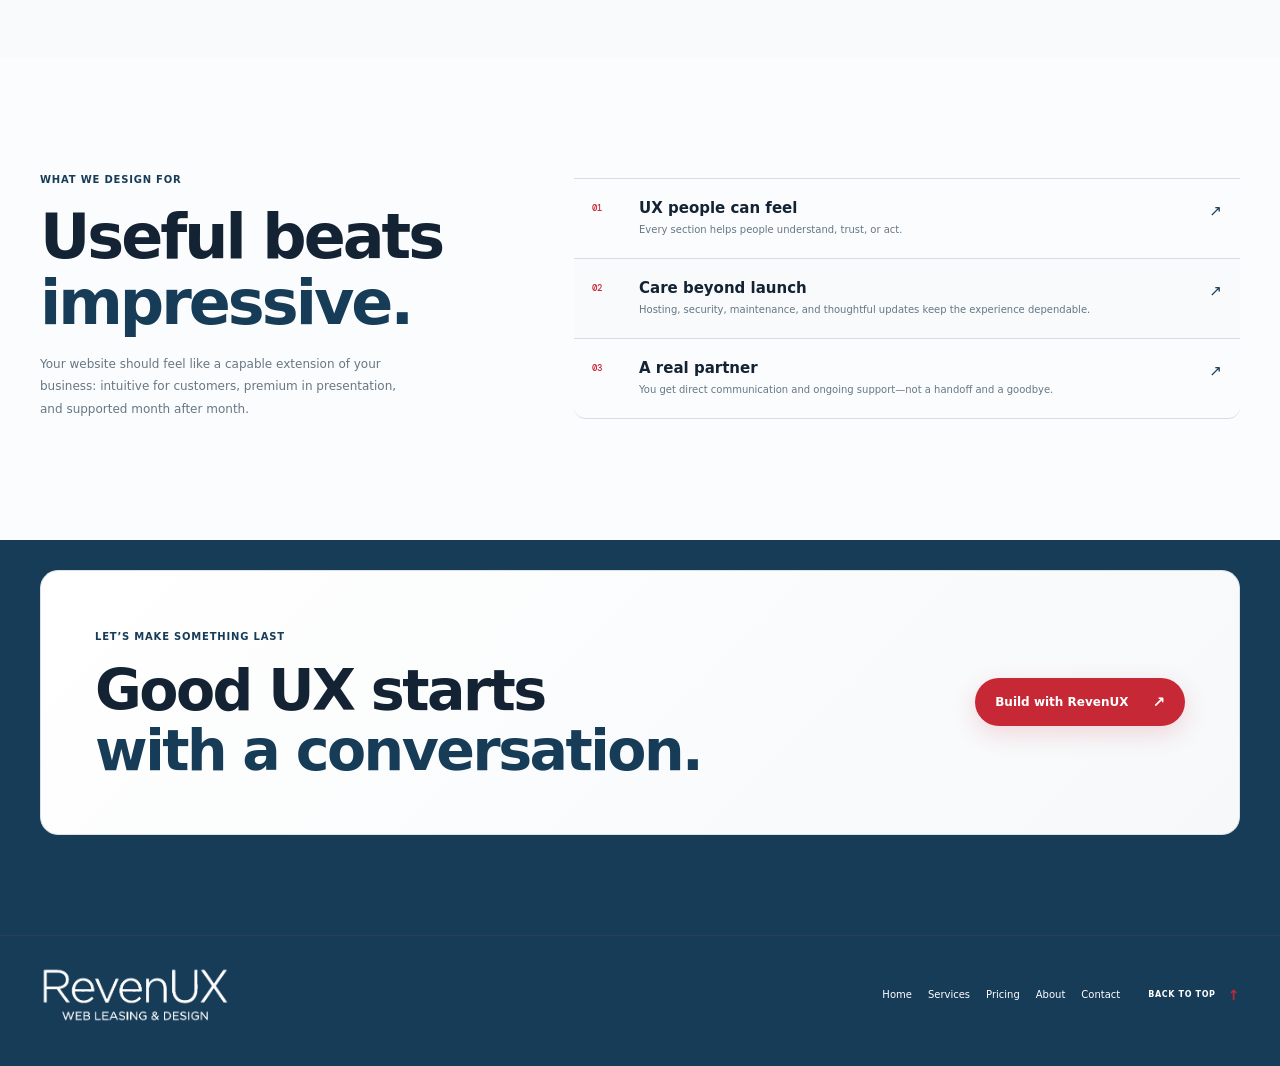
==== commit ab6d1bc8: "Restore black and blue design with restrained red accents" ====
--- a/about.html
+++ b/about.html
@@ -1,6 +1,6 @@
 <!doctype html>
-<html lang="en"><head><meta charset="utf-8"><meta name="viewport" content="width=device-width, initial-scale=1"><meta name="theme-color" content="#ffffff"><meta name="description" content="Meet the RevenUX team behind custom UX-led websites and affordable monthly website care."><title>About — UX, design, and ongoing care | RevenUX</title><link rel="icon" href="assets/revenux-monogram-white.svg?v=1" type="image/svg+xml" sizes="any"><link rel="apple-touch-icon" href="assets/revenux-monogram-white.svg?v=1"><link rel="preconnect" href="https://fonts.googleapis.com"><link rel="preconnect" href="https://fonts.gstatic.com" crossorigin><link href="https://fonts.googleapis.com/css2?family=DM+Mono:wght@400;500&family=DM+Sans:wght@400;500;600;700&family=Manrope:wght@400;500;600;700;800&display=swap" rel="stylesheet"><link rel="stylesheet" href="styles.css?v=cream-red-2"><script src="script.js" defer></script></head>
-<body data-page="about"><a class="skip-link" href="#main">Skip to content</a><header class="site-header" id="top"><div class="shell header-inner"><a class="brand brand-wordmark" href="index.html" aria-label="RevenUX home"><img class="brand-logo" src="assets/revenux-wordmark-black-blue-tight-2.svg?v=1" alt="RevenUX Web Leasing &amp; Design"></a><button class="menu-toggle" type="button" aria-expanded="false" aria-controls="primary-nav" aria-label="Open menu"><span></span><span></span></button><nav class="primary-nav" id="primary-nav" aria-label="Main navigation"><a data-nav="home" href="index.html">Home</a><a data-nav="services" href="services.html">Services</a><a data-nav="pricing" href="pricing.html">Pricing</a><a data-nav="about" href="about.html">About</a><a data-nav="contact" href="contact.html">Contact</a><a class="nav-cta" href="contact.html">Start a project <span>↗</span></a></nav></div></header>
+<html lang="en"><head><meta charset="utf-8"><meta name="viewport" content="width=device-width, initial-scale=1"><meta name="theme-color" content="#ffffff"><meta name="description" content="Meet the RevenUX team behind custom UX-led websites and affordable monthly website care."><title>About — UX, design, and ongoing care | RevenUX</title><link rel="icon" href="assets/revenux-monogram-white.svg?v=2" type="image/svg+xml" sizes="any"><link rel="apple-touch-icon" href="assets/revenux-monogram-white.svg?v=2"><link rel="preconnect" href="https://fonts.googleapis.com"><link rel="preconnect" href="https://fonts.gstatic.com" crossorigin><link href="https://fonts.googleapis.com/css2?family=DM+Mono:wght@400;500&family=DM+Sans:wght@400;500;600;700&family=Manrope:wght@400;500;600;700;800&display=swap" rel="stylesheet"><link rel="stylesheet" href="styles.css?v=black-blue-clean-1"><script src="script.js" defer></script></head>
+<body data-page="about"><a class="skip-link" href="#main">Skip to content</a><header class="site-header" id="top"><div class="shell header-inner"><a class="brand brand-wordmark" href="index.html" aria-label="RevenUX home"><img class="brand-logo" src="assets/revenux-wordmark-black-blue.svg?v=1" alt="RevenUX Web Leasing &amp; Design"></a><button class="menu-toggle" type="button" aria-expanded="false" aria-controls="primary-nav" aria-label="Open menu"><span></span><span></span></button><nav class="primary-nav" id="primary-nav" aria-label="Main navigation"><a data-nav="home" href="index.html">Home</a><a data-nav="services" href="services.html">Services</a><a data-nav="pricing" href="pricing.html">Pricing</a><a data-nav="about" href="about.html">About</a><a data-nav="contact" href="contact.html">Contact</a><a class="nav-cta" href="contact.html">Start a project <span>↗</span></a></nav></div></header>
 <main id="main"><section class="page-hero section-pad about-hero"><div class="shell page-hero-inner reveal"><span class="eyebrow">ABOUT REVENUX / UX, DESIGN, AND CARE</span><h1>Better experiences with<br><em>a business point of view.</em></h1><p>We pair UX thinking, premium design, and dependable technical care to help local businesses create better customer experiences without a massive upfront build.</p><div class="hero-actions"><a class="button button-primary" href="contact.html">Meet the people behind it <span>↗</span></a></div></div></section>
 <section class="section-pad about-section"><div class="shell"><div class="section-heading heading-row reveal"><div><span class="eyebrow">THE PEOPLE BEHIND THE EXPERIENCE</span><h2>Small team.<br><em>Serious attention.</em></h2></div><p>We believe great websites are built around how people actually make decisions—and supported by the care required to keep them working.</p></div><div class="founder-grid"><article class="founder-card reveal"><div class="founder-top"><span class="founder-initials">NB</span><span class="founder-role">CO-FOUNDER / GROWTH</span></div><div><h3>Nate Brooks</h3><p>Leads business development and client relationships, helping local teams find a clear path to a premium website and sustainable monthly care.</p></div><div class="founder-footer"><span>PEOPLE & OPERATIONS</span><span>01</span></div></article><article class="founder-card founder-card-accent reveal reveal-delay"><div class="founder-top"><span class="founder-initials">CW</span><span class="founder-role">CO-FOUNDER / TECHNOLOGY</span></div><div><h3>Corben Wilkie</h3><p>Shapes the UX and technical direction of each project, with a focus on intuitive experiences, custom design, and reliable long-term foundations.</p></div><div class="founder-footer"><span>DESIGN & ENGINEERING</span><span>02</span></div></article><div class="founder-note reveal reveal-delay-2"><span class="eyebrow">HOW WE WORK</span><h3>Good UX should make the next step obvious.</h3><p>That means useful information, confident design, and a site that stays fast, secure, and supported after launch.</p><a class="text-link" href="services.html">See how we work <span>↗</span></a></div></div></div></section>
 <section class="values-section section-pad"><div class="shell values-layout"><div class="values-copy reveal"><span class="eyebrow">WHAT WE DESIGN FOR</span><h2>Useful beats<br><em>impressive.</em></h2><p>Your website should feel like a capable extension of your business: intuitive for customers, premium in presentation, and supported month after month.</p></div><div class="values-list"><article class="value-row reveal"><span>01</span><div><h3>UX people can feel</h3><p>Every section helps people understand, trust, or act.</p></div><span class="value-mark">↗</span></article><article class="value-row reveal"><span>02</span><div><h3>Care beyond launch</h3><p>Hosting, security, maintenance, and thoughtful updates keep the experience dependable.</p></div><span class="value-mark">↗</span></article><article class="value-row reveal"><span>03</span><div><h3>A real partner</h3><p>You get direct communication and ongoing support—not a handoff and a goodbye.</p></div><span class="value-mark">↗</span></article></div></div></section>
--- a/styles.css
+++ b/styles.css
@@ -1701,65 +1701,26 @@
 }
 
 
-/* Cream paper + Iron Man accent palette */
+/* Restrained red action accents on the black + blue base */
 :root{
-  color-scheme:light;
-  --bg:#fbf3df;
-  --bg-soft:#f3ead5;
-  --panel:#fffdf8;
-  --panel-hi:#ffffff;
-  --line:#e6dbc7;
-  --text:#111111;
-  --muted:#64717b;
-  --soft:#8a928f;
-  --accent:#c62835;
-  --accent-hi:#e0444e;
-  --green:#173c58;
-  --lime-soft:#edf2f5;
-}
-html,body{
-  background:#fbf3df!important;
-  color:#111111!important;
-}
-.site-header{
-  background:rgba(251,243,223,.94)!important;
-  border-bottom-color:#e6dbc7!important;
-  box-shadow:0 6px 24px rgba(23,60,88,.06)!important;
-}
-.primary-nav,.primary-nav>a:not(.nav-cta),.brand,.brand small{
+  --accent:#173c58;
+  --accent-hi:#355a76;
+  --action-red:#c62835;
+  --action-red-hi:#e0444e;
+}
+.eyebrow{
   color:#173c58!important;
-}
-.primary-nav>a:not(.nav-cta):hover,
-.primary-nav>a[aria-current=page]{
-  color:#173c58!important;
-  background:#f3ead5!important;
-}
-.hero,.page-hero,.home-services,.service-detail,.process-section,.values-section,.about-section,.contact-section,.home-cta,.simple-cta,.pricing-section{
-  background:#fbf3df!important;
-}
-.hero,.page-hero{
-  background:radial-gradient(ellipse 48% 66% at 83% 35%,rgba(198,40,53,.12),transparent 70%)!important;
-}
-.intro-strip{
-  background:#f3ead5!important;
-  border-block-color:#e6dbc7!important;
-}
-.strip-inner p,.heading-row>p,.hero-lede,.page-hero p,.service-card p,.detail-card p,.detail-card li,.process-step p,.pricing-intro p,.contact-copy>p,.founder-card p,.founder-note p,.values-copy p,.value-row p{
-  color:#64717b!important;
-}
-.eyebrow,.detail-number,.process-step>span,.value-row>span:first-child,.value-mark{
-  color:#c62835!important;
 }
 .hero h1 em,.page-hero h1 em,.section-heading h2 em,.contact-copy h1 em,.values-copy h2 em,.cta-panel h2 em{
   color:#173c58!important;
 }
-.button-primary,.nav-cta{
+.button-primary,.nav-cta,.preview-call,.preview-button{
   background:#c62835!important;
   border-color:#c62835!important;
   color:#ffffff!important;
-  box-shadow:0 8px 24px rgba(198,40,53,.18)!important;
-}
-.button-primary span,.nav-cta span{
+  box-shadow:0 8px 24px rgba(198,40,53,.16)!important;
+}
+.button-primary span,.nav-cta span,.preview-button b{
   color:#ffffff!important;
 }
 .button-primary:hover,.button-primary:focus-visible,
@@ -1775,204 +1736,30 @@
 .preview-button:hover b{
   color:#ffffff!important;
 }
-.text-link:hover,.text-link span,.footer-links a:hover{
+.detail-number,.process-step>span,.value-row>span:first-child{
   color:#c62835!important;
 }
-.service-card,.detail-card,.founder-card,.founder-card-accent,.term-panel,.pricing-control,.pricing-chart-wrap,.contact-form,.price-card{
-  border-color:#e6dbc7!important;
-  background:#fffdf8!important;
-  box-shadow:0 12px 36px rgba(23,60,88,.06)!important;
-}
-.service-card:hover,.detail-card:hover,.founder-card:hover,.price-card:hover{
+.price-card.is-featured,.price-card.is-selected{
   border-color:#c62835!important;
 }
-.service-icon,.founder-initials,.caption-mark,.note-icon,.term-symbol{
-  border-color:#d7e1e9!important;
-  background:#edf2f5!important;
-  color:#173c58!important;
-}
-.cta-panel{
-  border-color:#e6dbc7!important;
-  background:linear-gradient(135deg,#fffdf8,#f7efdc)!important;
-  box-shadow:0 14px 40px rgba(23,60,88,.08)!important;
-}
-.cta-spark{
-  color:rgba(198,40,53,.2)!important;
-}
-.site-preview{
-  border-color:#d8cdbb!important;
-  background:#fffdf8!important;
-  box-shadow:0 24px 70px rgba(23,60,88,.15)!important;
-}
-.preview-top{
-  background:#f3ead5!important;
-  border-bottom-color:#e6dbc7!important;
-}
-.preview-url{
-  background:#fffdf8!important;
-  border-color:#e6dbc7!important;
-  color:#64717b!important;
-}
-.preview-site{
-  background:#fffdf8!important;
-  color:#111111!important;
-}
-.preview-call,.preview-button{
+.price-card.is-featured:before{
   background:#c62835!important;
   color:#ffffff!important;
-}
-.preview-logo b{
-  background:#173c58!important;
-  color:#ffffff!important;
-}
-.preview-button b{
-  color:#ffffff!important;
-}
-.preview-hero{
-  background:linear-gradient(115deg,#fffdf8 0%,#faf4e5 68%,#e8eef3 100%)!important;
-}
-.preview-hero h2 em,.preview-stat-row strong span{
-  color:#c62835!important;
-}
-.preview-stat-row{
-  background:#f3ead5!important;
-}
-.hero-line,.values-list,.process-grid,.process-step:not(:last-child),.process-step:nth-child(n+3),.detail-card ul,.card-feature-list,.founder-footer,.value-row,.footer-bottom{
-  border-color:#e6dbc7!important;
-}
-.term-panel,.pricing-control{
-  background:#f3ead5!important;
-}
-.term-switch{
-  border-color:#e6dbc7!important;
-  background:#fffdf8!important;
-}
-.term-button{
-  color:#64717b!important;
 }
 .term-button:hover,.term-button.is-active{
   background:#c62835!important;
   color:#ffffff!important;
 }
-.slider-step{
-  border-color:#d7e1e9!important;
-  background:#fffdf8!important;
-  color:#173c58!important;
-}
-.slider-step:hover{
-  border-color:#173c58!important;
-  background:#edf2f5!important;
-  color:#173c58!important;
-}
 #term-slider{
-  background:linear-gradient(90deg,#c62835 0 var(--slider-fill,0%),#d9e3e9 var(--slider-fill,0%) 100%)!important;
-}
-#term-slider::-webkit-slider-thumb{
+  background:linear-gradient(90deg,#c62835 0 var(--slider-fill,0%),#dfe7da var(--slider-fill,0%) 100%)!important;
+}
+#term-slider::-webkit-slider-thumb,#term-slider::-moz-range-thumb{
   background:#c62835!important;
-  box-shadow:0 0 0 4px rgba(198,40,53,.25)!important;
-}
-#term-slider::-moz-range-thumb{
-  background:#c62835!important;
-  box-shadow:0 0 0 4px rgba(198,40,53,.25)!important;
-}
-.price-card{
-  background:#fffdf8!important;
-}
-.price-card.is-featured,.price-card.is-selected{
-  border-color:#c62835!important;
-}
-.price-card.is-featured:before{
-  background:#c62835!important;
-  color:#ffffff!important;
-}
-.card-feature-list li:before,.chart-heading .field-label strong,.savings strong{
-  color:#173c58!important;
-}
-.card-select:hover,.price-card.is-selected .card-select{
-  border-color:#173c58!important;
-  background:#edf2f5!important;
-  color:#173c58!important;
-}
-.selected-tier select,.contact-form input,.contact-form select,.contact-form textarea{
-  border-color:#e6dbc7!important;
-  background:#fffdf8!important;
-  color:#111111!important;
-}
-.contact-form input:focus,.contact-form select:focus,.contact-form textarea:focus{
-  border-color:#c62835!important;
-  box-shadow:0 0 0 3px rgba(198,40,53,.18)!important;
 }
 .contact-star{
   border-color:#e7b7bb!important;
   color:#c62835!important;
 }
-.site-footer{
-  background:#173c58!important;
-  color:#ffffff!important;
-  border-top-color:#173c58!important;
-}
-.site-footer .footer-links,
-.site-footer .back-top,
-.site-footer .footer-bottom,
-.site-footer>div>p{
-  color:#e7edf0!important;
-}
-.site-footer .footer-links a:hover,
-.site-footer .back-top span{
-  color:#e0444e!important;
-}
-.footer-bottom{
-  border-color:rgba(255,255,255,.24)!important;
-}
-
-
-/* Lighter paper finish */
-:root{
-  --bg:#fdfbf7;
-  --bg-soft:#f7f1e5;
-  --panel:#fffefa;
-  --panel-hi:#ffffff;
-  --line:#e9e2d5;
-}
-html,body{
-  background:#fdfbf7!important;
-}
-.site-header{
-  background:rgba(253,251,247,.95)!important;
-  border-bottom-color:#e9e2d5!important;
-}
-.hero,.page-hero,.home-services,.service-detail,.process-section,.values-section,.about-section,.contact-section,.home-cta,.simple-cta,.pricing-section{
-  background:#fdfbf7!important;
-}
-.hero,.page-hero{
-  background:radial-gradient(ellipse 48% 66% at 83% 35%,rgba(198,40,53,.08),transparent 70%)!important;
-}
-.intro-strip,.term-panel,.pricing-control{
-  background:#f7f1e5!important;
-}
-.service-card,.detail-card,.founder-card,.founder-card-accent,.pricing-chart-wrap,.contact-form,.price-card{
-  background:#fffefa!important;
-  border-color:#e9e2d5!important;
-}
-.cta-panel{
-  background:linear-gradient(135deg,#fffefa,#faf6ed)!important;
-  border-color:#e9e2d5!important;
-}
-.site-preview{
-  background:#fffefa!important;
-  border-color:#ddd5c7!important;
-}
-.preview-top,.preview-stat-row{
-  background:#f7f1e5!important;
-}
-.preview-site{
-  background:#fffefa!important;
-}
-.term-switch{
-  background:#fffefa!important;
-  border-color:#e9e2d5!important;
-}
-.selected-tier select,.contact-form input,.contact-form select,.contact-form textarea{
-  background:#fffefa!important;
-  border-color:#e9e2d5!important;
-}
+.service-icon,.founder-initials,.caption-mark,.note-icon,.term-symbol{
+  color:#173c58!important;
+}
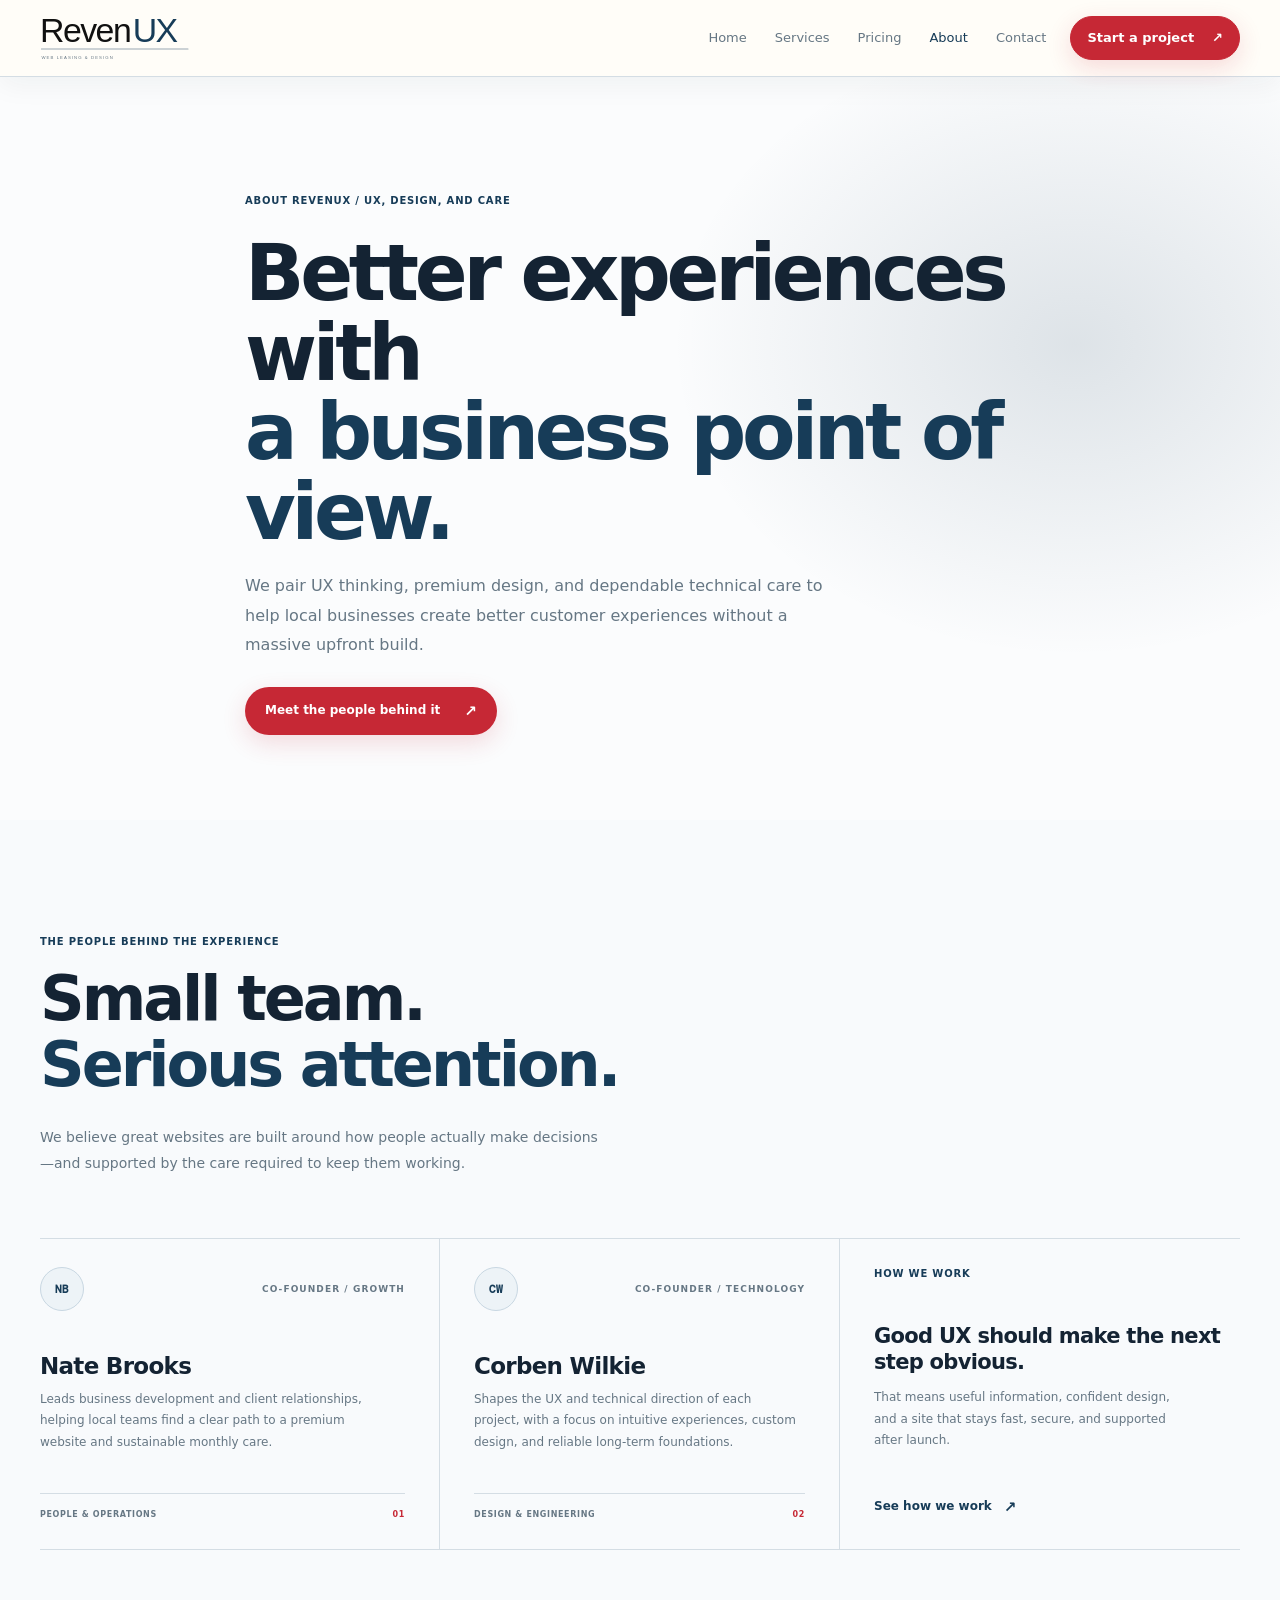
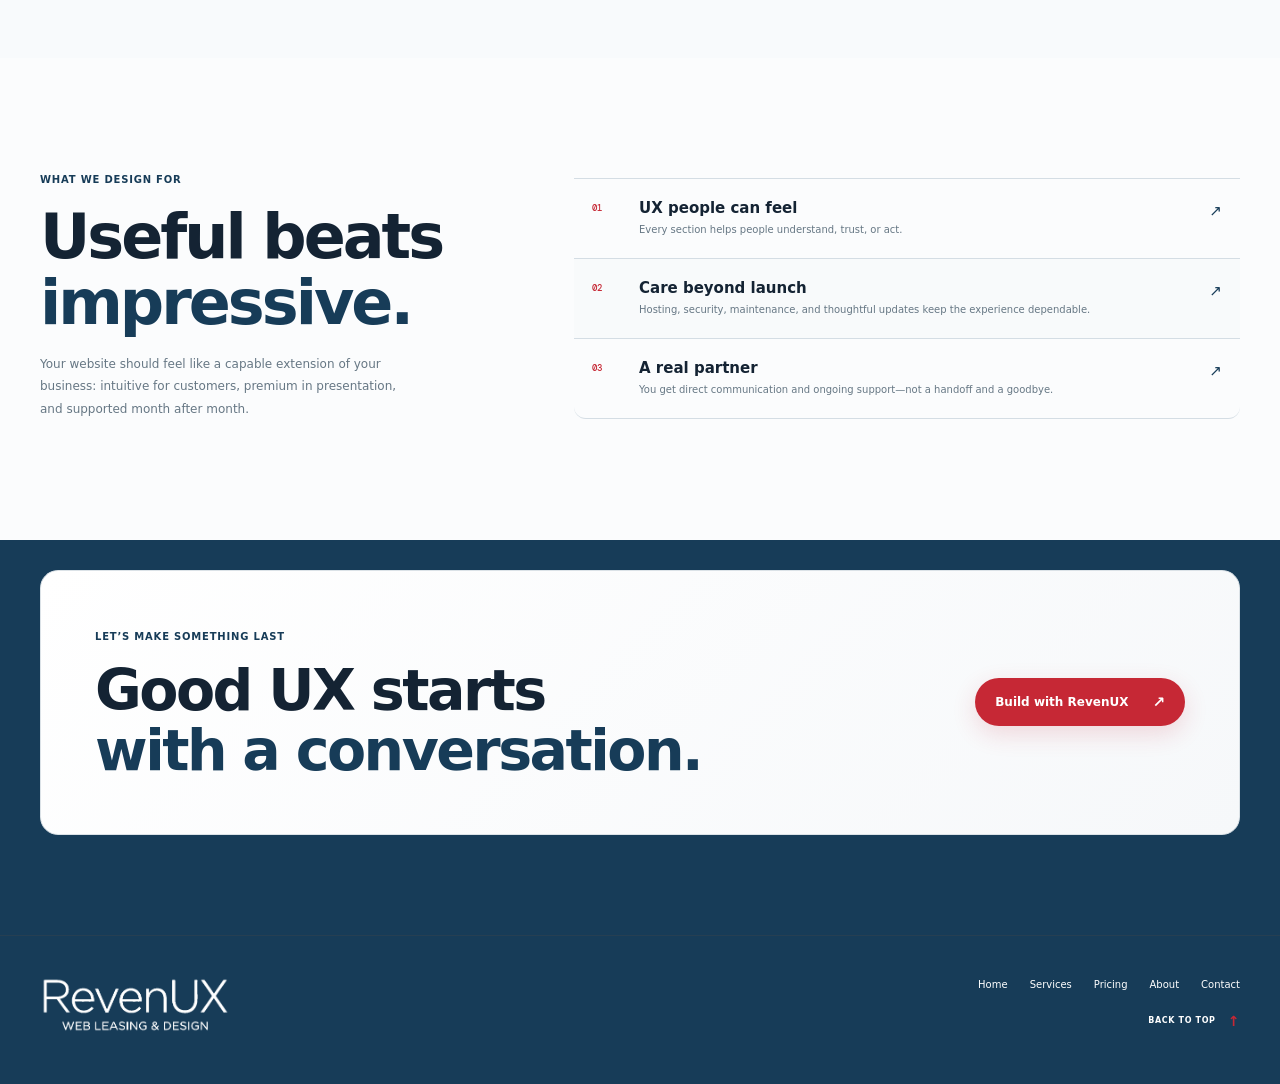
==== commit f53c581b: "Ensure prospect email appears in FormSubmit messages" ====
--- a/about.html
+++ b/about.html
@@ -1,5 +1,5 @@
 <!doctype html>
-<html lang="en"><head><meta charset="utf-8"><meta name="viewport" content="width=device-width, initial-scale=1"><meta name="theme-color" content="#ffffff"><meta name="description" content="Meet the RevenUX team behind custom UX-led websites and affordable monthly website care."><title>About — UX, design, and ongoing care | RevenUX</title><link rel="icon" href="assets/revenux-monogram-white.svg?v=2" type="image/svg+xml" sizes="any"><link rel="apple-touch-icon" href="assets/revenux-monogram-white.svg?v=2"><link rel="preconnect" href="https://fonts.googleapis.com"><link rel="preconnect" href="https://fonts.gstatic.com" crossorigin><link href="https://fonts.googleapis.com/css2?family=DM+Mono:wght@400;500&family=DM+Sans:wght@400;500;600;700&family=Manrope:wght@400;500;600;700;800&display=swap" rel="stylesheet"><link rel="stylesheet" href="styles.css?v=black-blue-clean-1"><script src="script.js" defer></script></head>
+<html lang="en"><head><meta charset="utf-8"><meta name="viewport" content="width=device-width, initial-scale=1"><meta name="theme-color" content="#ffffff"><meta name="description" content="Meet the RevenUX team behind custom UX-led websites and affordable monthly website care."><title>About — UX, design, and ongoing care | RevenUX</title><link rel="icon" href="assets/revenux-monogram-white.svg?v=2" type="image/svg+xml" sizes="any"><link rel="apple-touch-icon" href="assets/revenux-monogram-white.svg?v=2"><link rel="preconnect" href="https://fonts.googleapis.com"><link rel="preconnect" href="https://fonts.gstatic.com" crossorigin><link href="https://fonts.googleapis.com/css2?family=DM+Mono:wght@400;500&family=DM+Sans:wght@400;500;600;700&family=Manrope:wght@400;500;600;700;800&display=swap" rel="stylesheet"><link rel="stylesheet" href="styles.css?v=black-blue-clean-1"><script src="script.js?v=form-email-2" defer></script></head>
 <body data-page="about"><a class="skip-link" href="#main">Skip to content</a><header class="site-header" id="top"><div class="shell header-inner"><a class="brand brand-wordmark" href="index.html" aria-label="RevenUX home"><img class="brand-logo" src="assets/revenux-wordmark-black-blue.svg?v=1" alt="RevenUX Web Leasing &amp; Design"></a><button class="menu-toggle" type="button" aria-expanded="false" aria-controls="primary-nav" aria-label="Open menu"><span></span><span></span></button><nav class="primary-nav" id="primary-nav" aria-label="Main navigation"><a data-nav="home" href="index.html">Home</a><a data-nav="services" href="services.html">Services</a><a data-nav="pricing" href="pricing.html">Pricing</a><a data-nav="about" href="about.html">About</a><a data-nav="contact" href="contact.html">Contact</a><a class="nav-cta" href="contact.html">Start a project <span>↗</span></a></nav></div></header>
 <main id="main"><section class="page-hero section-pad about-hero"><div class="shell page-hero-inner reveal"><span class="eyebrow">ABOUT REVENUX / UX, DESIGN, AND CARE</span><h1>Better experiences with<br><em>a business point of view.</em></h1><p>We pair UX thinking, premium design, and dependable technical care to help local businesses create better customer experiences without a massive upfront build.</p><div class="hero-actions"><a class="button button-primary" href="contact.html">Meet the people behind it <span>↗</span></a></div></div></section>
 <section class="section-pad about-section"><div class="shell"><div class="section-heading heading-row reveal"><div><span class="eyebrow">THE PEOPLE BEHIND THE EXPERIENCE</span><h2>Small team.<br><em>Serious attention.</em></h2></div><p>We believe great websites are built around how people actually make decisions—and supported by the care required to keep them working.</p></div><div class="founder-grid"><article class="founder-card reveal"><div class="founder-top"><span class="founder-initials">NB</span><span class="founder-role">CO-FOUNDER / GROWTH</span></div><div><h3>Nate Brooks</h3><p>Leads business development and client relationships, helping local teams find a clear path to a premium website and sustainable monthly care.</p></div><div class="founder-footer"><span>PEOPLE & OPERATIONS</span><span>01</span></div></article><article class="founder-card founder-card-accent reveal reveal-delay"><div class="founder-top"><span class="founder-initials">CW</span><span class="founder-role">CO-FOUNDER / TECHNOLOGY</span></div><div><h3>Corben Wilkie</h3><p>Shapes the UX and technical direction of each project, with a focus on intuitive experiences, custom design, and reliable long-term foundations.</p></div><div class="founder-footer"><span>DESIGN & ENGINEERING</span><span>02</span></div></article><div class="founder-note reveal reveal-delay-2"><span class="eyebrow">HOW WE WORK</span><h3>Good UX should make the next step obvious.</h3><p>That means useful information, confident design, and a site that stays fast, secure, and supported after launch.</p><a class="text-link" href="services.html">See how we work <span>↗</span></a></div></div></div></section>
--- a/styles.css
+++ b/styles.css
@@ -1763,3 +1763,186 @@
 .service-icon,.founder-initials,.caption-mark,.note-icon,.term-symbol{
   color:#173c58!important;
 }
+
+
+/* Footer back-to-top alignment */
+.site-footer{
+  padding:40px 0 26px!important;
+}
+.footer-main{
+  display:grid!important;
+  grid-template-columns:minmax(0,1fr) auto;
+  grid-template-areas:
+    "brand nav"
+    "brand back";
+  align-items:center!important;
+  gap:14px 28px!important;
+  padding-bottom:24px!important;
+}
+.footer-wordmark{
+  grid-area:brand;
+  align-self:center;
+}
+.footer-links{
+  grid-area:nav;
+  display:flex!important;
+  align-items:center!important;
+  justify-content:flex-end!important;
+  gap:22px!important;
+  width:auto!important;
+  margin:0!important;
+  padding:0!important;
+  border:0!important;
+}
+.back-top{
+  grid-area:back;
+  justify-self:end!important;
+  align-self:center!important;
+  width:auto!important;
+  margin:0!important;
+  padding:4px 0!important;
+  white-space:nowrap;
+}
+@media(max-width:720px){
+  .footer-main{
+    grid-template-columns:minmax(0,1fr) auto;
+    grid-template-areas:
+      "brand back"
+      "nav nav";
+    align-items:start!important;
+    gap:22px 16px!important;
+  }
+  .footer-wordmark{
+    align-self:start;
+  }
+  .back-top{
+    justify-self:end!important;
+    align-self:start!important;
+  }
+  .footer-links{
+    display:grid!important;
+    grid-template-columns:repeat(5,minmax(0,1fr));
+    gap:0!important;
+    width:100%!important;
+    padding-top:18px!important;
+    border-top:1px solid rgba(255,255,255,.2)!important;
+  }
+}
+@media(max-width:430px){
+  .footer-main{
+    grid-template-columns:1fr;
+    grid-template-areas:
+      "brand"
+      "back"
+      "nav";
+    gap:18px!important;
+  }
+  .back-top{
+    justify-self:start!important;
+  }
+  .footer-links{
+    grid-template-columns:repeat(5,minmax(0,1fr));
+  }
+}
+
+
+/* Homepage services: open editorial layout */
+.home-services{
+  background:#fffdf8!important;
+}
+.home-services .section-heading{
+  margin-bottom:42px!important;
+}
+.home-services .section-heading h2{
+  max-width:720px;
+}
+.home-services .heading-row>p{
+  max-width:390px;
+}
+.home-services .service-grid{
+  display:grid!important;
+  grid-template-columns:repeat(3,minmax(0,1fr));
+  border-top:1px solid #d4dde4!important;
+  border-bottom:1px solid #d4dde4!important;
+  background:transparent!important;
+}
+.home-services .service-card{
+  min-height:0!important;
+  display:flex!important;
+  flex-direction:column!important;
+  padding:28px 30px 28px 0!important;
+  border:0!important;
+  border-radius:0!important;
+  background:transparent!important;
+  box-shadow:none!important;
+  transform:none!important;
+}
+.home-services .service-card + .service-card{
+  padding-left:30px!important;
+  border-left:1px solid #d4dde4!important;
+}
+.home-services .service-card:hover{
+  border-color:#d4dde4!important;
+}
+.home-services .service-icon{
+  display:block!important;
+  width:auto!important;
+  height:auto!important;
+  margin:0 0 30px!important;
+  padding:0!important;
+  border:0!important;
+  border-radius:0!important;
+  background:none!important;
+  color:#c62835!important;
+  font:600 12px/1 var(--mono)!important;
+  letter-spacing:.06em;
+}
+.home-services .service-card h3{
+  margin:0 0 11px!important;
+  color:#111111!important;
+  font:650 22px/1.18 var(--display)!important;
+  letter-spacing:-.7px;
+}
+.home-services .service-card p{
+  max-width:310px;
+  margin:0!important;
+  color:#64737e!important;
+  font-size:12px!important;
+  line-height:1.75!important;
+}
+.home-services .service-card .text-link{
+  align-self:flex-start;
+  margin-top:28px!important;
+  padding-top:18px;
+  border-top:1px solid #d4dde4;
+  color:#173c58!important;
+  font-size:12px!important;
+}
+.home-services .service-card .text-link span{
+  color:#c62835!important;
+}
+@media(max-width:720px){
+  .home-services .section-heading{
+    margin-bottom:30px!important;
+  }
+  .home-services .service-grid{
+    grid-template-columns:1fr;
+  }
+  .home-services .service-card,
+  .home-services .service-card + .service-card{
+    padding:24px 0!important;
+    border-left:0!important;
+    border-bottom:1px solid #d4dde4!important;
+  }
+  .home-services .service-card:last-child{
+    border-bottom:0!important;
+  }
+  .home-services .service-icon{
+    margin-bottom:20px!important;
+  }
+  .home-services .service-card .text-link{
+    margin-top:21px!important;
+    padding-top:0!important;
+    border-top:0!important;
+  }
+}
